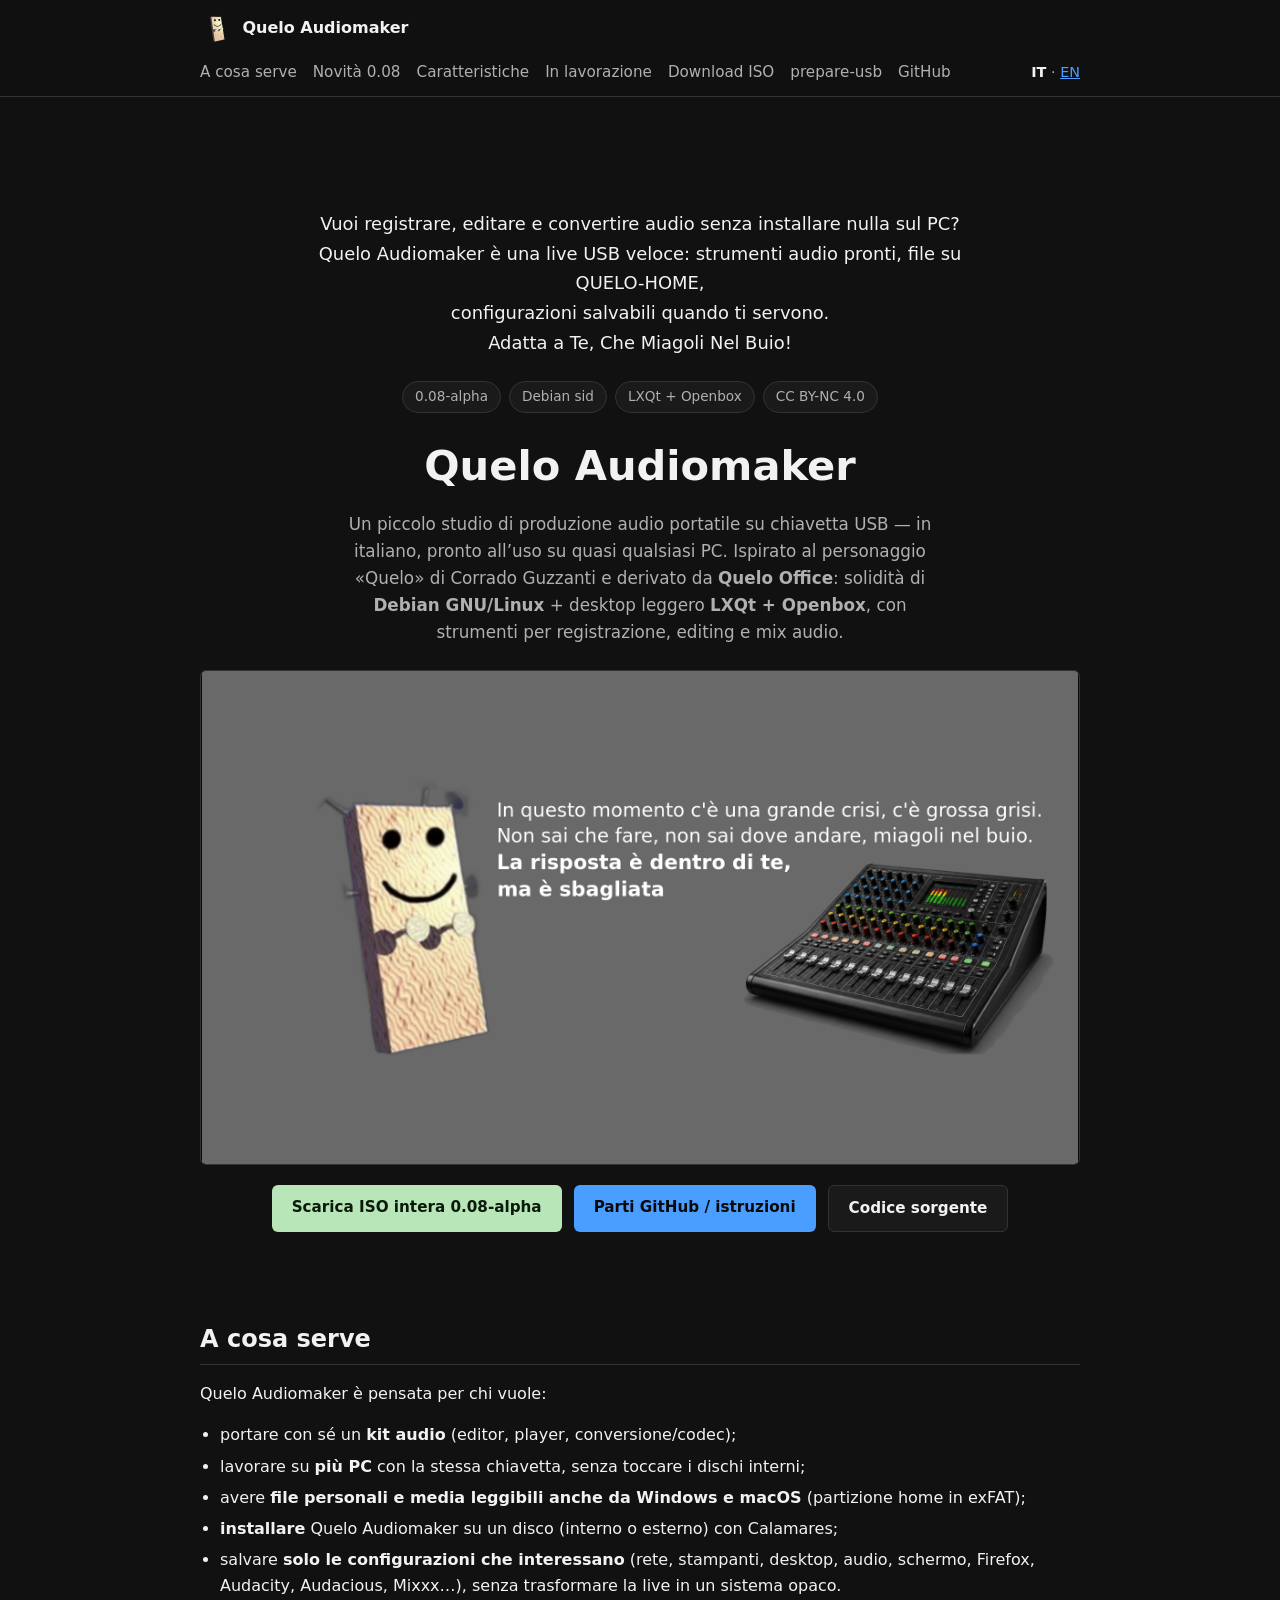
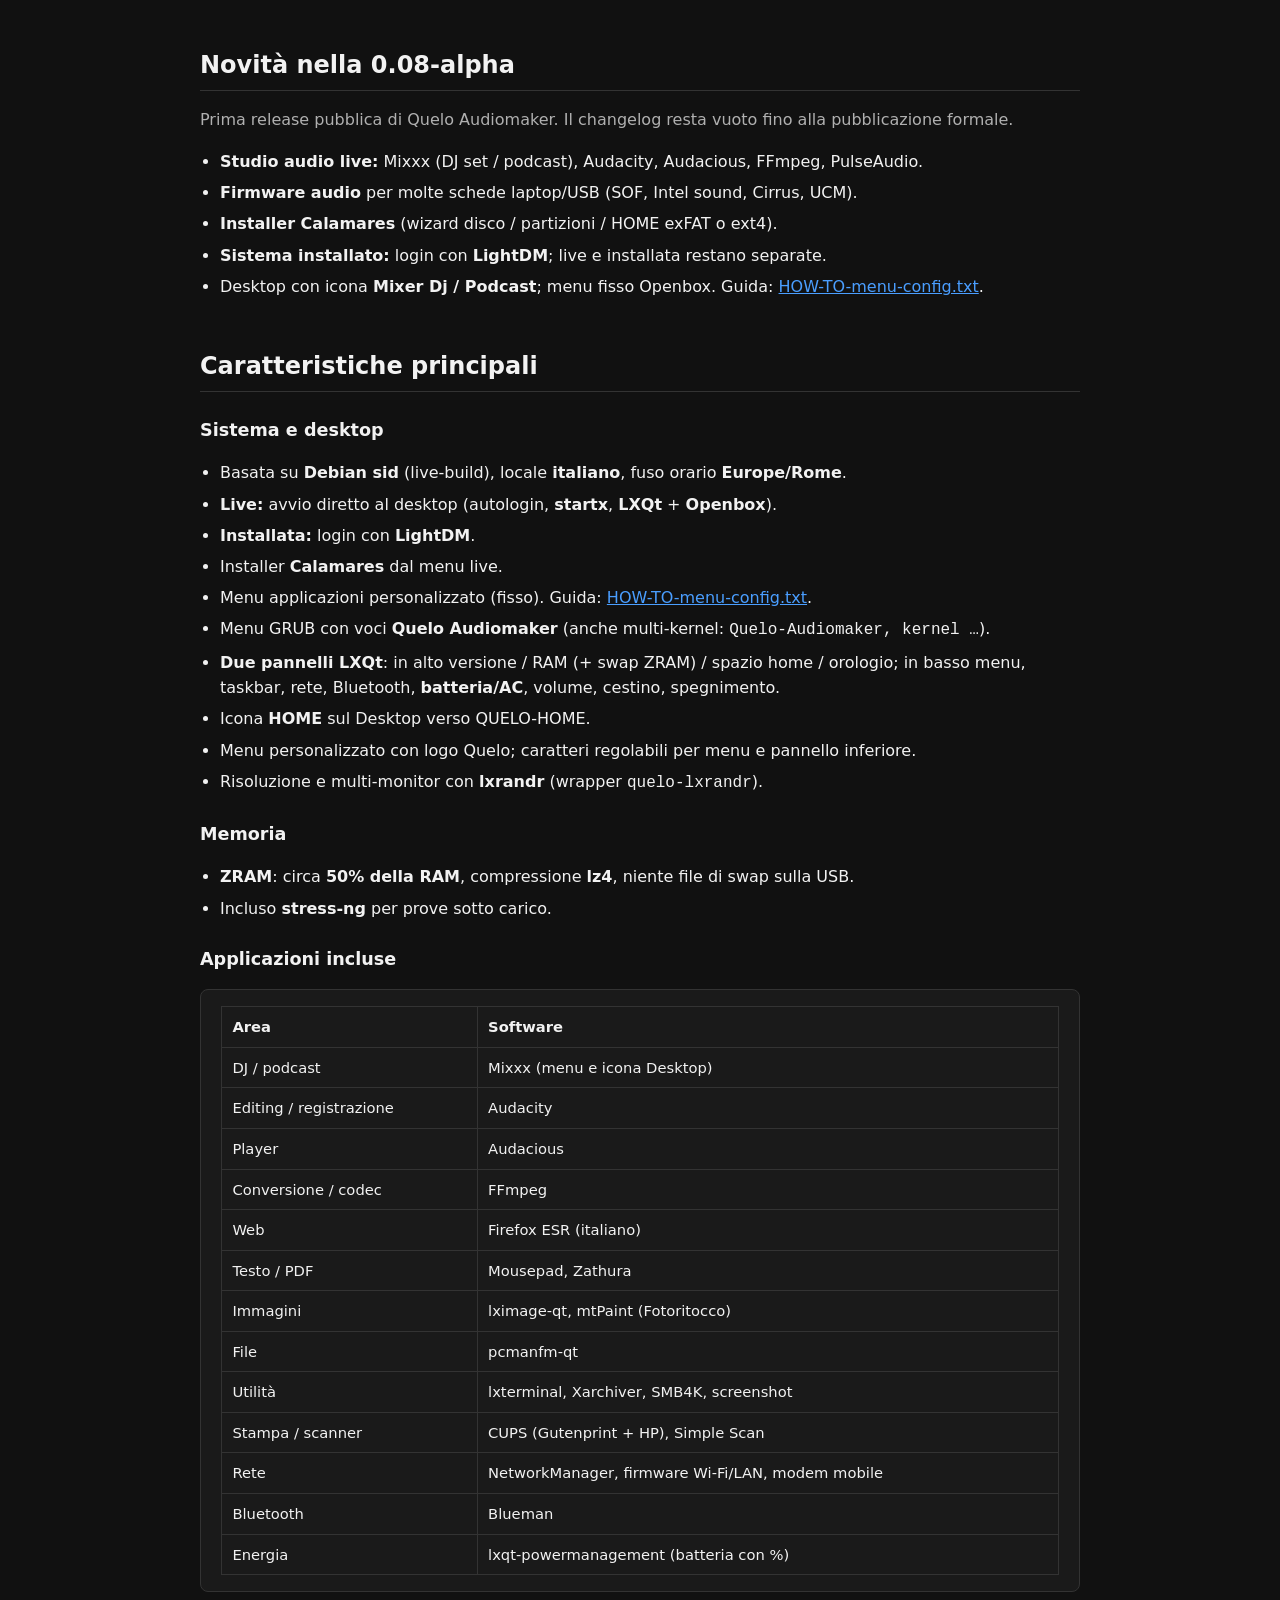
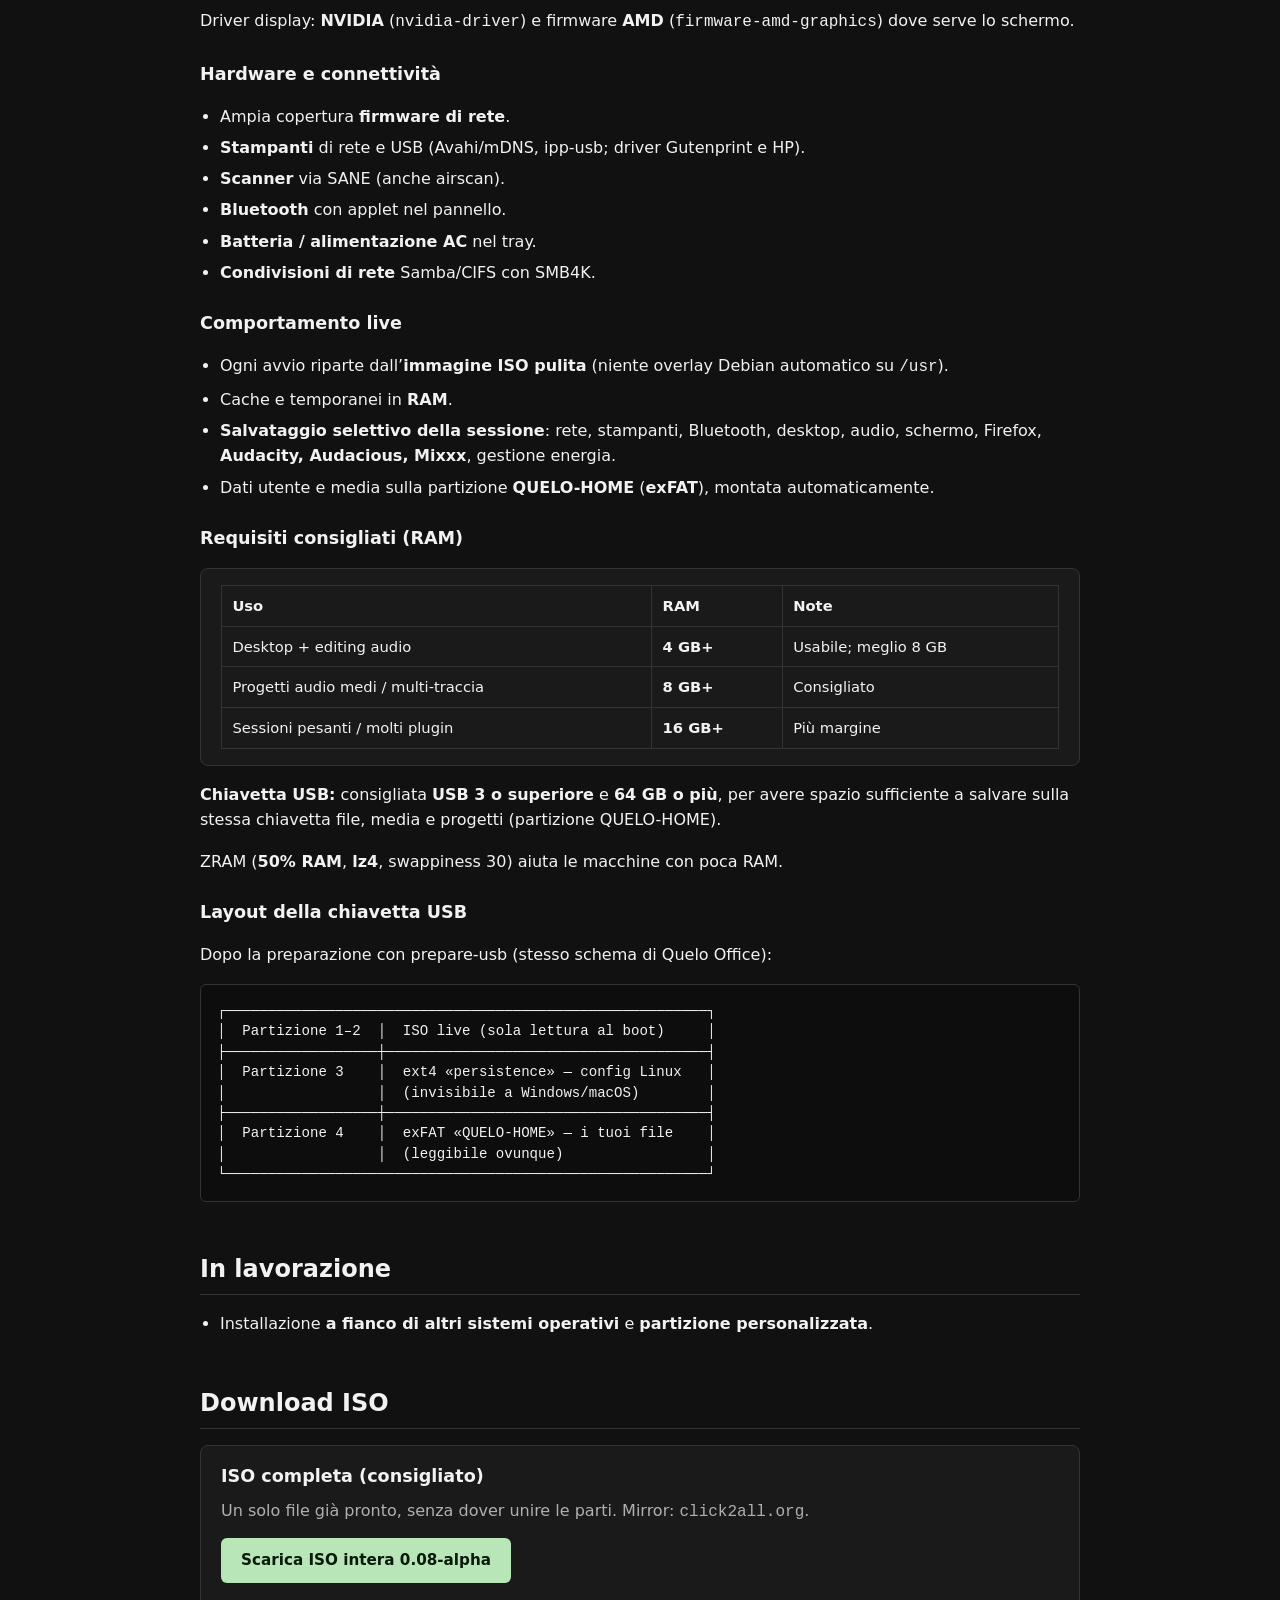
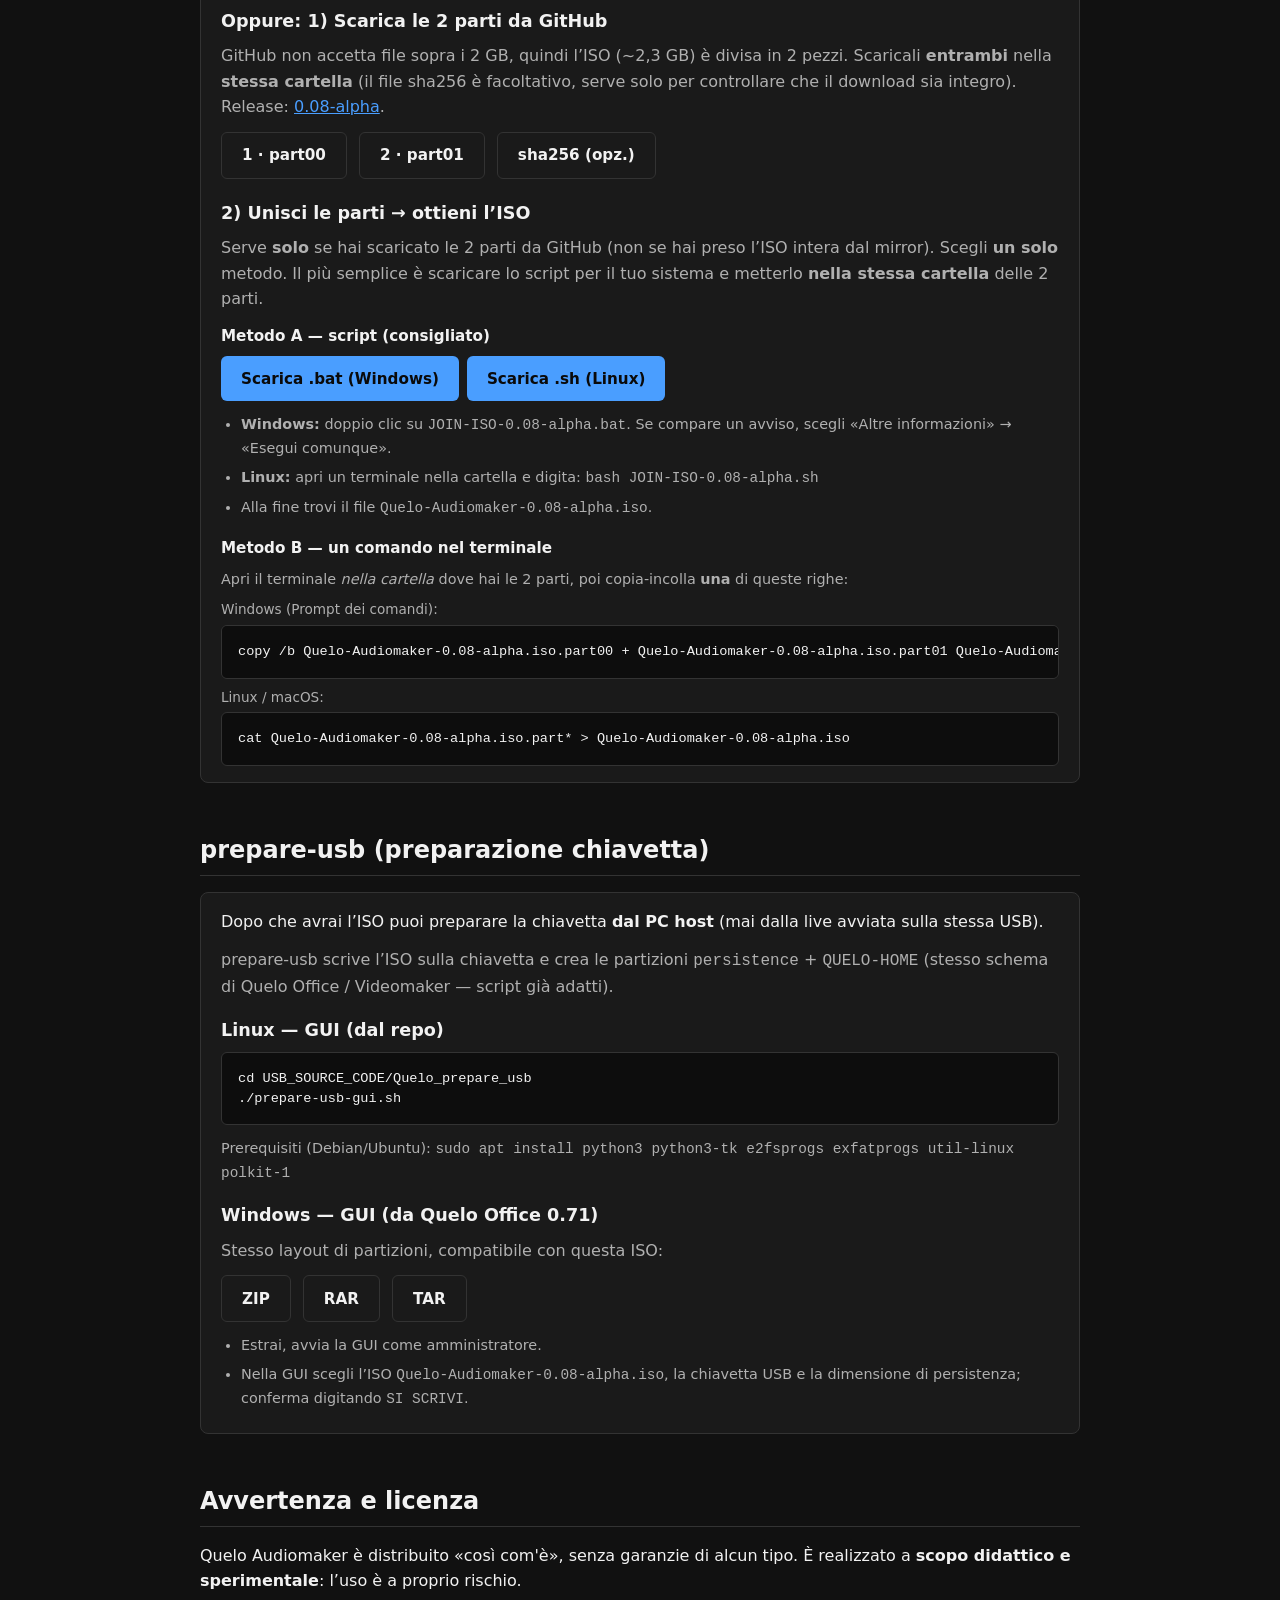
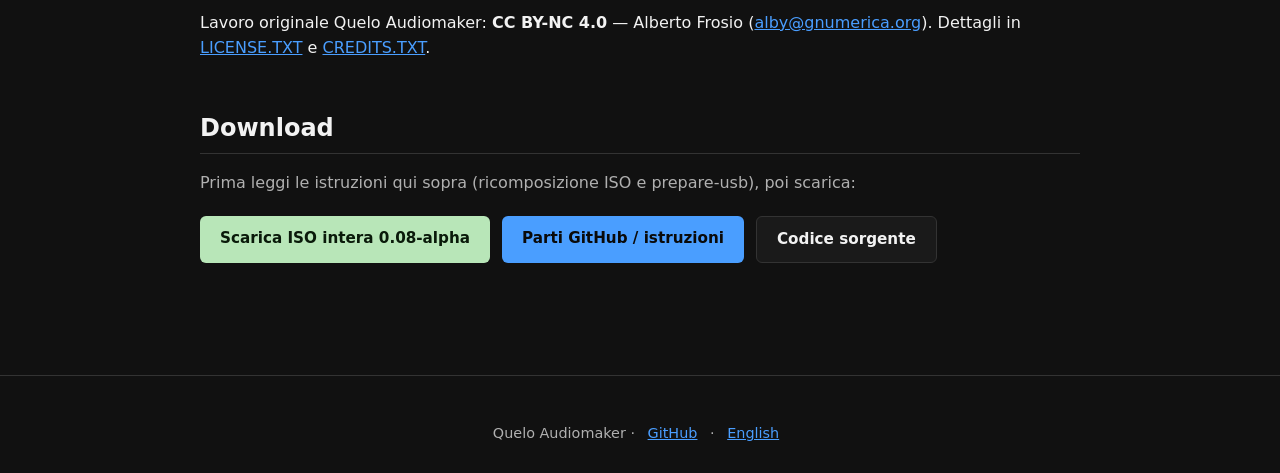
==== docs/index.html @ 41efcfa7 "Initial public tree for Quelo Audiomaker 0.08-alpha. Ship README, JOIN scripts, prepare-usb, and bui" ====
<!DOCTYPE html>
<html lang="it">
<head>
  <meta charset="utf-8">
  <meta name="viewport" content="width=device-width, initial-scale=1">
  <title>Quelo Audiomaker — live USB audio in italiano</title>
  <meta name="description" content="Quelo Audiomaker 0.08-alpha: live Linux installabile da chiavetta USB. Studio audio portatile in italiano: REAPER, Ardour, Mixxx, Quelo-palinsesto-radio, salva/ripristina sessione live.">
  <meta name="keywords" content="Quelo Audiomaker, live USB, Debian, audio, REAPER, Ardour, Mixxx, palinsesto radio, Calamares">
  <meta name="author" content="Alberto Frosio">
  <meta name="theme-color" content="#1a1a1a">
  <meta property="og:type" content="website">
  <meta property="og:site_name" content="Quelo Audiomaker">
  <meta property="og:url" content="https://alby-quelo.github.io/Quelo-Audiomaker/">
  <meta property="og:title" content="Quelo Audiomaker 0.08-alpha — live USB audio in italiano">
  <meta property="og:description" content="Studio audio portatile su chiavetta USB: live e installabile, salva/ripristina sessione, REAPER, Ardour, Mixxx, Quelo-palinsesto-radio. Debian sid + LXQt.">
  <meta property="og:image" content="https://alby-quelo.github.io/Quelo-Audiomaker/quelo-sfondo-audiomaker.png">
  <meta property="og:image:alt" content="Sfondo desktop Quelo Audiomaker">
  <meta property="og:image:width" content="1920">
  <meta property="og:image:height" content="1080">
  <meta property="og:locale" content="it_IT">
  <meta property="og:locale:alternate" content="en_US">
  <meta name="twitter:card" content="summary_large_image">
  <meta name="twitter:title" content="Quelo Audiomaker 0.08-alpha — live USB audio in italiano">
  <meta name="twitter:description" content="Studio audio portatile su chiavetta USB: live e installabile, REAPER, Ardour, Mixxx, Quelo-palinsesto-radio.">
  <meta name="twitter:image" content="https://alby-quelo.github.io/Quelo-Audiomaker/quelo-sfondo-audiomaker.png">
  <meta name="twitter:image:alt" content="Sfondo desktop Quelo Audiomaker">
  <link rel="canonical" href="https://alby-quelo.github.io/Quelo-Audiomaker/">
  <link rel="stylesheet" href="style.css?v=5">
  <link rel="icon" href="logo.png" type="image/png">
</head>
<body>
  <header>
    <nav class="nav">
      <a class="brand" href="./">
        <img src="logo.png" alt="Quelo Audiomaker">
        <span>Quelo Audiomaker</span>
      </a>
      <div class="nav-links">
        <a href="#cosa">A cosa serve</a>
        <a href="#novita">Novità 0.08</a>
        <a href="#caratteristiche">Caratteristiche</a>
        <a href="#futuro">In lavorazione</a>
        <a href="#iso-parti">Download ISO</a>
        <a href="#prepare-usb">prepare-usb</a>
        <a href="https://github.com/alby-quelo/Quelo-Audiomaker">GitHub</a>
      </div>
      <div class="lang"><strong>IT</strong> · <a href="en/">EN</a></div>
    </nav>
  </header>

  <main>
    <section class="hero">
      <p class="pitch">
        Vuoi registrare, editare e convertire audio senza installare nulla sul PC?<br>
        Quelo Audiomaker è una live USB veloce: strumenti audio pronti, file su QUELO-HOME,<br>
        configurazioni salvabili quando ti servono.<br>
        Adatta a Te, Che Miagoli Nel Buio!
      </p>
      <div class="badges">
        <span class="badge">0.08-alpha</span>
        <span class="badge">Debian sid</span>
        <span class="badge">LXQt + Openbox</span>
        <span class="badge">CC BY-NC 4.0</span>
      </div>
      <h1>Quelo Audiomaker</h1>
      <p class="tagline">
        Un piccolo studio di produzione audio portatile su chiavetta USB — in italiano, pronto all’uso su quasi qualsiasi PC.
        Ispirato al personaggio «Quelo» di Corrado Guzzanti e derivato da <strong>Quelo Office</strong>:
        solidità di <strong>Debian GNU/Linux</strong> + desktop leggero <strong>LXQt + Openbox</strong>,
        con strumenti per registrazione, editing e mix audio.
      </p>

      <div class="hero-frame">
        <img class="hero-shot" src="quelo-sfondo-audiomaker.png" alt="Sfondo desktop Quelo Audiomaker" width="1920" height="1080">
      </div>

      <div class="cta-row">
        <a class="btn btn-mirror" href="https://click2all.org/iso/Quelo-Audiomaker-0.08-alpha.iso">
          Scarica ISO intera 0.08-alpha
        </a>
        <a class="btn btn-primary" href="#iso-parti">
          Parti GitHub / istruzioni
        </a>
        <a class="btn btn-secondary" href="https://github.com/alby-quelo/Quelo-Audiomaker">
          Codice sorgente
        </a>
      </div>
    </section>

    <section id="cosa">
      <h2>A cosa serve</h2>
      <p>Quelo Audiomaker è pensata per chi vuole:</p>
      <ul>
        <li>portare con sé un <strong>kit audio</strong> (editor, player, conversione/codec);</li>
        <li>lavorare su <strong>più PC</strong> con la stessa chiavetta, senza toccare i dischi interni;</li>
        <li>avere <strong>file personali e media leggibili anche da Windows e macOS</strong> (partizione home in exFAT);</li>
        <li><strong>installare</strong> Quelo Audiomaker su un disco (interno o esterno) con Calamares;</li>
        <li>salvare <strong>solo le configurazioni che interessano</strong> (rete, stampanti, desktop, audio, schermo, Firefox, Audacity, Audacious, Mixxx…), senza trasformare la live in un sistema opaco.</li>
      </ul>
    </section>

    <section id="novita">
      <h2>Novità nella 0.08-alpha</h2>
      <p style="color:var(--text-muted)">
        Prima release pubblica di Quelo Audiomaker. Il changelog resta vuoto fino alla pubblicazione formale.
      </p>
      <ul>
        <li><strong>Studio audio live:</strong> Mixxx (DJ set / podcast), Audacity, Audacious, FFmpeg, PulseAudio.</li>
        <li><strong>Firmware audio</strong> per molte schede laptop/USB (SOF, Intel sound, Cirrus, UCM).</li>
        <li><strong>Installer Calamares</strong> (wizard disco / partizioni / HOME exFAT o ext4).</li>
        <li><strong>Sistema installato:</strong> login con <strong>LightDM</strong>; live e installata restano separate.</li>
        <li>Desktop con icona <strong>Mixer Dj / Podcast</strong>; menu fisso Openbox.
          Guida: <a href="https://github.com/alby-quelo/Quelo-Audiomaker/blob/main/HOW-TO-menu-config.txt">HOW-TO-menu-config.txt</a>.</li>
      </ul>
    </section>

    <section id="caratteristiche">
      <h2>Caratteristiche principali</h2>

      <h3>Sistema e desktop</h3>
      <ul>
        <li>Basata su <strong>Debian sid</strong> (live-build), locale <strong>italiano</strong>, fuso orario <strong>Europe/Rome</strong>.</li>
        <li><strong>Live:</strong> avvio diretto al desktop (autologin, <strong>startx</strong>, <strong>LXQt</strong> + <strong>Openbox</strong>).</li>
        <li><strong>Installata:</strong> login con <strong>LightDM</strong>.</li>
        <li>Installer <strong>Calamares</strong> dal menu live.</li>
        <li>Menu applicazioni personalizzato (fisso). Guida: <a href="https://github.com/alby-quelo/Quelo-Audiomaker/blob/main/HOW-TO-menu-config.txt">HOW-TO-menu-config.txt</a>.</li>
        <li>Menu GRUB con voci <strong>Quelo Audiomaker</strong> (anche multi-kernel: <code>Quelo-Audiomaker, kernel …</code>).</li>
        <li><strong>Due pannelli LXQt</strong>: in alto versione / RAM (+ swap ZRAM) / spazio home / orologio; in basso menu, taskbar, rete, Bluetooth, <strong>batteria/AC</strong>, volume, cestino, spegnimento.</li>
        <li>Icona <strong>HOME</strong> sul Desktop verso QUELO-HOME.</li>
        <li>Menu personalizzato con logo Quelo; caratteri regolabili per menu e pannello inferiore.</li>
        <li>Risoluzione e multi-monitor con <strong>lxrandr</strong> (wrapper <code>quelo-lxrandr</code>).</li>
      </ul>

      <h3>Memoria</h3>
      <ul>
        <li><strong>ZRAM</strong>: circa <strong>50% della RAM</strong>, compressione <strong>lz4</strong>, niente file di swap sulla USB.</li>
        <li>Incluso <strong>stress-ng</strong> per prove sotto carico.</li>
      </ul>

      <h3>Applicazioni incluse</h3>
      <div class="card">
        <table>
          <thead><tr><th>Area</th><th>Software</th></tr></thead>
          <tbody>
            <tr><td>DJ / podcast</td><td>Mixxx (menu e icona Desktop)</td></tr>
            <tr><td>Editing / registrazione</td><td>Audacity</td></tr>
            <tr><td>Player</td><td>Audacious</td></tr>
            <tr><td>Conversione / codec</td><td>FFmpeg</td></tr>
            <tr><td>Web</td><td>Firefox ESR (italiano)</td></tr>
            <tr><td>Testo / PDF</td><td>Mousepad, Zathura</td></tr>
            <tr><td>Immagini</td><td>lximage-qt, mtPaint (Fotoritocco)</td></tr>
            <tr><td>File</td><td>pcmanfm-qt</td></tr>
            <tr><td>Utilità</td><td>lxterminal, Xarchiver, SMB4K, screenshot</td></tr>
            <tr><td>Stampa / scanner</td><td>CUPS (Gutenprint + HP), Simple Scan</td></tr>
            <tr><td>Rete</td><td>NetworkManager, firmware Wi‑Fi/LAN, modem mobile</td></tr>
            <tr><td>Bluetooth</td><td>Blueman</td></tr>
            <tr><td>Energia</td><td>lxqt-powermanagement (batteria con %)</td></tr>
          </tbody>
        </table>
      </div>
      <p>
        Driver display: <strong>NVIDIA</strong> (<code>nvidia-driver</code>) e firmware <strong>AMD</strong> (<code>firmware-amd-graphics</code>) dove serve lo schermo.
      </p>

      <h3>Hardware e connettività</h3>
      <ul>
        <li>Ampia copertura <strong>firmware di rete</strong>.</li>
        <li><strong>Stampanti</strong> di rete e USB (Avahi/mDNS, ipp-usb; driver Gutenprint e HP).</li>
        <li><strong>Scanner</strong> via SANE (anche airscan).</li>
        <li><strong>Bluetooth</strong> con applet nel pannello.</li>
        <li><strong>Batteria / alimentazione AC</strong> nel tray.</li>
        <li><strong>Condivisioni di rete</strong> Samba/CIFS con SMB4K.</li>
      </ul>

      <h3>Comportamento live</h3>
      <ul>
        <li>Ogni avvio riparte dall’<strong>immagine ISO pulita</strong> (niente overlay Debian automatico su <code>/usr</code>).</li>
        <li>Cache e temporanei in <strong>RAM</strong>.</li>
        <li><strong>Salvataggio selettivo della sessione</strong>: rete, stampanti, Bluetooth, desktop, audio, schermo, Firefox, <strong>Audacity, Audacious, Mixxx</strong>, gestione energia.</li>
        <li>Dati utente e media sulla partizione <strong>QUELO-HOME</strong> (<strong>exFAT</strong>), montata automaticamente.</li>
      </ul>

      <h3>Requisiti consigliati (RAM)</h3>
      <div class="card">
        <table>
          <thead><tr><th>Uso</th><th>RAM</th><th>Note</th></tr></thead>
          <tbody>
            <tr><td>Desktop + editing audio</td><td><strong>4&nbsp;GB+</strong></td><td>Usabile; meglio 8&nbsp;GB</td></tr>
            <tr><td>Progetti audio medi / multi-traccia</td><td><strong>8&nbsp;GB+</strong></td><td>Consigliato</td></tr>
            <tr><td>Sessioni pesanti / molti plugin</td><td><strong>16&nbsp;GB+</strong></td><td>Più margine</td></tr>
          </tbody>
        </table>
      </div>
      <p>
        <strong>Chiavetta USB:</strong> consigliata <strong>USB&nbsp;3 o superiore</strong> e
        <strong>64&nbsp;GB o più</strong>, per avere spazio sufficiente a salvare sulla stessa chiavetta
        file, media e progetti (partizione QUELO-HOME).
      </p>
      <p>ZRAM (<strong>50% RAM</strong>, <strong>lz4</strong>, swappiness 30) aiuta le macchine con poca RAM.</p>

      <h3>Layout della chiavetta USB</h3>
      <p>Dopo la preparazione con prepare-usb (stesso schema di Quelo Office):</p>
      <pre>┌─────────────────────────────────────────────────────────┐
│  Partizione 1–2  │  ISO live (sola lettura al boot)     │
├──────────────────┼──────────────────────────────────────┤
│  Partizione 3    │  ext4 «persistence» — config Linux   │
│                  │  (invisibile a Windows/macOS)        │
├──────────────────┼──────────────────────────────────────┤
│  Partizione 4    │  exFAT «QUELO-HOME» — i tuoi file    │
│                  │  (leggibile ovunque)                 │
└─────────────────────────────────────────────────────────┘</pre>
    </section>

        <section id="futuro">
      <h2>In lavorazione</h2>
      <ul>
        <li>Installazione <strong>a fianco di altri sistemi operativi</strong> e <strong>partizione personalizzata</strong>.</li>
      </ul>
    </section>

    <section id="iso-parti">
      <h2>Download ISO</h2>
      <div class="card" style="text-align:left">
        <h3 style="margin-top:0">ISO completa (consigliato)</h3>
        <p style="margin:0.5rem 0 0.75rem;color:var(--text-muted)">
          Un solo file già pronto, senza dover unire le parti.
          Mirror: <code>click2all.org</code>.
        </p>
        <div class="cta-row" style="justify-content:flex-start;margin-top:0;flex-wrap:wrap">
          <a class="btn btn-mirror" href="https://click2all.org/iso/Quelo-Audiomaker-0.08-alpha.iso">
            Scarica ISO intera 0.08-alpha
          </a>
        </div>

        <h3 style="margin-top:1.5rem">Oppure: 1) Scarica le 2 parti da GitHub</h3>
        <p style="margin:0.5rem 0 0.75rem;color:var(--text-muted)">
          GitHub non accetta file sopra i 2&nbsp;GB, quindi l’ISO (~2,3&nbsp;GB) è divisa in 2 pezzi.
          Scaricali <strong>entrambi</strong> nella <strong>stessa cartella</strong>
          (il file sha256 è facoltativo, serve solo per controllare che il download sia integro).
          Release:
          <a href="https://github.com/alby-quelo/Quelo-Audiomaker/releases/tag/0.08-alpha">0.08-alpha</a>.
        </p>
        <div class="cta-row" style="justify-content:flex-start;margin-top:0;flex-wrap:wrap">
          <a class="btn btn-secondary" href="https://github.com/alby-quelo/Quelo-Audiomaker/releases/download/0.08-alpha/Quelo-Audiomaker-0.08-alpha.iso.part00">1 · part00</a>
          <a class="btn btn-secondary" href="https://github.com/alby-quelo/Quelo-Audiomaker/releases/download/0.08-alpha/Quelo-Audiomaker-0.08-alpha.iso.part01">2 · part01</a>
          <a class="btn btn-secondary" href="https://github.com/alby-quelo/Quelo-Audiomaker/releases/download/0.08-alpha/Quelo-Audiomaker-0.08-alpha.iso.sha256">sha256 (opz.)</a>
        </div>

        <h3 style="margin-top:1.25rem">2) Unisci le parti → ottieni l’ISO</h3>
        <p style="margin:0.5rem 0 0.75rem;color:var(--text-muted)">
          Serve <strong>solo</strong> se hai scaricato le 2 parti da GitHub (non se hai preso l’ISO intera dal mirror).
          Scegli <strong>un solo</strong> metodo. Il più semplice è scaricare lo script per il tuo sistema
          e metterlo <strong>nella stessa cartella</strong> delle 2 parti.
        </p>

        <p style="margin:0 0 0.5rem;font-size:0.95rem"><strong>Metodo A — script (consigliato)</strong></p>
        <div class="cta-row" style="justify-content:flex-start;margin-top:0;flex-wrap:wrap;gap:0.5rem">
          <a class="btn btn-primary" href="JOIN-ISO-0.08-alpha.bat" download="JOIN-ISO-0.08-alpha.bat">Scarica .bat (Windows)</a>
          <a class="btn btn-primary" href="JOIN-ISO-0.08-alpha.sh" download="JOIN-ISO-0.08-alpha.sh">Scarica .sh (Linux)</a>
        </div>
        <ul style="margin:0.75rem 0 0;padding-left:1.25rem;font-size:0.9rem;color:var(--text-muted)">
          <li><strong>Windows:</strong> doppio clic su <code>JOIN-ISO-0.08-alpha.bat</code>. Se compare un avviso, scegli «Altre informazioni» → «Esegui comunque».</li>
          <li><strong>Linux:</strong> apri un terminale nella cartella e digita:
            <code>bash JOIN-ISO-0.08-alpha.sh</code></li>
          <li>Alla fine trovi il file <code>Quelo-Audiomaker-0.08-alpha.iso</code>.</li>
        </ul>

        <p style="margin:1rem 0 0.5rem;font-size:0.95rem"><strong>Metodo B — un comando nel terminale</strong></p>
        <p style="margin:0 0 0.35rem;font-size:0.9rem;color:var(--text-muted)">
          Apri il terminale <em>nella cartella</em> dove hai le 2 parti, poi copia-incolla <strong>una</strong> di queste righe:
        </p>
        <p style="margin:0.5rem 0 0.25rem;font-size:0.85rem;color:var(--text-muted)">Windows (Prompt dei comandi):</p>
        <pre style="overflow:auto;font-size:0.85rem;margin:0 0 0.5rem">copy /b Quelo-Audiomaker-0.08-alpha.iso.part00 + Quelo-Audiomaker-0.08-alpha.iso.part01 Quelo-Audiomaker-0.08-alpha.iso</pre>
        <p style="margin:0.5rem 0 0.25rem;font-size:0.85rem;color:var(--text-muted)">Linux / macOS:</p>
        <pre style="overflow:auto;font-size:0.85rem;margin:0">cat Quelo-Audiomaker-0.08-alpha.iso.part* &gt; Quelo-Audiomaker-0.08-alpha.iso</pre>
      </div>
    </section>

    <section id="prepare-usb">
      <h2>prepare-usb (preparazione chiavetta)</h2>
      <div class="card" style="text-align:left">
        <p style="margin:0 0 0.75rem">
          Dopo che avrai l’ISO puoi preparare la chiavetta <strong>dal PC host</strong>
          (mai dalla live avviata sulla stessa USB).
        </p>
        <p style="margin:0 0 0.75rem;color:var(--text-muted)">
          prepare-usb scrive l’ISO sulla chiavetta e crea le partizioni
          <code>persistence</code> + <code>QUELO-HOME</code> (stesso schema di Quelo Office / Videomaker — script già adatti).
        </p>
        <h3 style="margin-top:1rem">Linux — GUI (dal repo)</h3>
        <pre style="overflow:auto;font-size:0.85rem;margin:0 0 0.75rem">cd USB_SOURCE_CODE/Quelo_prepare_usb
./prepare-usb-gui.sh</pre>
        <p style="margin:0 0 0.75rem;color:var(--text-muted);font-size:0.9rem">
          Prerequisiti (Debian/Ubuntu):
          <code>sudo apt install python3 python3-tk e2fsprogs exfatprogs util-linux polkit-1</code>
        </p>
        <h3 style="margin-top:1rem">Windows — GUI (da Quelo Office 0.71)</h3>
        <p style="margin:0.5rem 0 0.75rem;color:var(--text-muted)">
          Stesso layout di partizioni, compatibile con questa ISO:
        </p>
        <div class="cta-row" style="justify-content:flex-start;margin-top:0;flex-wrap:wrap">
          <a class="btn btn-secondary" href="https://github.com/alby-quelo/quelo-office/releases/download/0.71-alpha/Quelo-prepare_usb_windows.zip">ZIP</a>
          <a class="btn btn-secondary" href="https://github.com/alby-quelo/quelo-office/releases/download/0.71-alpha/Quelo-prepare_usb_windows.rar">RAR</a>
          <a class="btn btn-secondary" href="https://github.com/alby-quelo/quelo-office/releases/download/0.71-alpha/Quelo-prepare_usb_windows.tar">TAR</a>
        </div>
        <ul style="margin:0.75rem 0 0;padding-left:1.25rem;font-size:0.9rem;color:var(--text-muted)">
          <li>Estrai, avvia la GUI come amministratore.</li>
          <li>Nella GUI scegli l’ISO <code>Quelo-Audiomaker-0.08-alpha.iso</code>, la chiavetta USB e la dimensione di persistenza; conferma digitando <code>SI SCRIVI</code>.</li>
        </ul>
      </div>
    </section>

<section>
      <h2>Avvertenza e licenza</h2>
      <p>
        Quelo Audiomaker è distribuito «così com'è», senza garanzie di alcun tipo.
        È realizzato a <strong>scopo didattico e sperimentale</strong>: l’uso è a proprio rischio.
      </p>

      <p>
        Lavoro originale Quelo Audiomaker: <strong>CC BY-NC 4.0</strong> — Alberto Frosio
        (<a href="mailto:alby@gnumerica.org">alby@gnumerica.org</a>).
        Dettagli in
        <a href="https://github.com/alby-quelo/Quelo-Audiomaker/blob/main/LICENSE.TXT">LICENSE.TXT</a>
        e
        <a href="https://github.com/alby-quelo/Quelo-Audiomaker/blob/main/CREDITS.TXT">CREDITS.TXT</a>.
      </p>
    </section>

    <section id="download">
      <h2>Download</h2>
      <p style="color:var(--text-muted)">
        Prima leggi le istruzioni qui sopra (ricomposizione ISO e prepare-usb), poi scarica:
      </p>
      <div class="cta-row" style="justify-content:flex-start">
        <a class="btn btn-mirror" href="https://click2all.org/iso/Quelo-Audiomaker-0.08-alpha.iso">
          Scarica ISO intera 0.08-alpha
        </a>
        <a class="btn btn-primary" href="#iso-parti">
          Parti GitHub / istruzioni
        </a>
        <a class="btn btn-secondary" href="https://github.com/alby-quelo/Quelo-Audiomaker">
          Codice sorgente
        </a>
      </div>
    </section>
  </main>

  <footer>
    <p>Quelo Audiomaker · <a href="https://github.com/alby-quelo/Quelo-Audiomaker">GitHub</a> · <a href="en/">English</a></p>
  </footer>
</body>
</html>
---- docs/style.css ----
:root {
  --bg: #111111;
  --bg-card: #1a1a1a;
  --bg-panel: #e8e8e8;
  --text: #f2f2f2;
  --text-muted: #b0b0b0;
  --accent: #4a9eff;
  --accent-hover: #6eb1ff;
  --border: #333;
  --max: 920px;
}

* {
  box-sizing: border-box;
}

html {
  scroll-behavior: smooth;
}

body {
  margin: 0;
  font-family: "Segoe UI", system-ui, -apple-system, sans-serif;
  background: var(--bg);
  color: var(--text);
  line-height: 1.6;
}

a {
  color: var(--accent);
}

a:hover {
  color: var(--accent-hover);
}

header {
  border-bottom: 1px solid var(--border);
  background: rgba(17, 17, 17, 0.95);
  position: sticky;
  top: 0;
  z-index: 10;
}

.nav {
  max-width: var(--max);
  margin: 0 auto;
  padding: 0.75rem 1.25rem;
  display: flex;
  align-items: center;
  justify-content: space-between;
  gap: 1rem;
  flex-wrap: wrap;
}

.brand {
  display: flex;
  align-items: center;
  gap: 0.65rem;
  color: var(--text);
  text-decoration: none;
  font-weight: 600;
}

.brand img {
  width: 32px;
  height: 32px;
}

.nav-links {
  display: flex;
  gap: 1rem;
  flex-wrap: wrap;
  font-size: 0.95rem;
}

.nav-links a {
  color: var(--text-muted);
  text-decoration: none;
}

.nav-links a:hover {
  color: var(--text);
}

.lang {
  font-size: 0.9rem;
  color: var(--text-muted);
}

.lang strong {
  color: var(--text);
}

main {
  max-width: var(--max);
  margin: 0 auto;
  padding: 2rem 1.25rem 4rem;
}

.hero {
  text-align: center;
  padding: 2rem 0 2.5rem;
}

.hero h1 {
  font-size: clamp(1.8rem, 5vw, 2.6rem);
  margin: 0 0 0.75rem;
  font-weight: 700;
}

.hero .pitch {
  font-size: 1.12rem;
  line-height: 1.65;
  max-width: 42rem;
  margin: 0 auto 1.5rem;
  color: var(--text);
}

.hero .tagline {
  font-size: 1.05rem;
  color: var(--text-muted);
  max-width: 38rem;
  margin: 0 auto 1.5rem;
}

.hero-frame {
  width: 100%;
  max-width: 100%;
  margin: 1.5rem auto 0;
  aspect-ratio: 16 / 9;
  border: 1px solid var(--border);
  border-radius: 6px;
  overflow: hidden;
  background: #0a0a0a;
  line-height: 0;
}

.hero img.hero-shot {
  width: 100%;
  height: 100%;
  object-fit: contain;
  object-position: center;
  display: block;
  border: 0;
  border-radius: 0;
  margin: 0;
  max-width: none;
}

.badges {
  display: flex;
  gap: 0.5rem;
  justify-content: center;
  flex-wrap: wrap;
  margin-bottom: 1.25rem;
}

.badge {
  background: var(--bg-card);
  border: 1px solid var(--border);
  border-radius: 999px;
  padding: 0.25rem 0.75rem;
  font-size: 0.85rem;
  color: var(--text-muted);
}

.cta-row {
  display: flex;
  gap: 0.75rem;
  justify-content: center;
  flex-wrap: wrap;
  margin-top: 1.25rem;
}

.btn {
  display: inline-block;
  padding: 0.65rem 1.25rem;
  border-radius: 6px;
  text-decoration: none;
  font-weight: 600;
  font-size: 0.95rem;
}

.btn-primary {
  background: var(--accent);
  color: #0a0a0a;
}

.btn-primary:hover {
  background: var(--accent-hover);
  color: #0a0a0a;
}

.btn-secondary {
  background: var(--bg-card);
  border: 1px solid var(--border);
  color: var(--text);
}

.btn-secondary:hover {
  border-color: #555;
  color: var(--text);
}

.btn-mirror {
  background: #b8e6b8;
  color: #0a1a0a;
}

.btn-mirror:hover {
  background: #9fd89f;
  color: #0a1a0a;
}

section {
  margin-top: 3rem;
}

section h2 {
  font-size: 1.5rem;
  margin: 0 0 1rem;
  padding-bottom: 0.35rem;
  border-bottom: 1px solid var(--border);
}

section h3 {
  font-size: 1.1rem;
  margin: 1.5rem 0 0.5rem;
  color: var(--text);
}

ul {
  padding-left: 1.25rem;
}

li {
  margin: 0.35rem 0;
}

.card {
  background: var(--bg-card);
  border: 1px solid var(--border);
  border-radius: 8px;
  padding: 1rem 1.25rem;
  margin: 1rem 0;
}

pre {
  background: #0d0d0d;
  border: 1px solid var(--border);
  border-radius: 6px;
  padding: 1rem;
  overflow-x: auto;
  font-size: 0.88rem;
  line-height: 1.45;
}

code {
  font-family: ui-monospace, "Cascadia Code", monospace;
}

table {
  width: 100%;
  border-collapse: collapse;
  font-size: 0.92rem;
}

th,
td {
  border: 1px solid var(--border);
  padding: 0.5rem 0.65rem;
  text-align: left;
}

th {
  background: var(--bg-card);
}

.shots {
  display: grid;
  gap: 1rem;
  margin-top: 1rem;
}

.shots figure {
  margin: 0;
}

.shots img {
  width: 100%;
  border: 1px solid var(--border);
  border-radius: 6px;
  display: block;
}

.shots img.shots-zoomable {
  cursor: zoom-in;
  transition: opacity 0.15s ease, outline-color 0.15s ease;
}

.shots img.shots-zoomable:hover,
.shots img.shots-zoomable:focus-visible {
  opacity: 0.92;
  outline: 2px solid var(--accent);
  outline-offset: 2px;
}

html.lightbox-open {
  overflow: hidden;
}

.lightbox {
  display: none;
  position: fixed;
  inset: 0;
  z-index: 1000;
  background: rgba(0, 0, 0, 0.88);
  align-items: center;
  justify-content: center;
  padding: 3rem 4rem 2.5rem;
}

.lightbox.is-open {
  display: flex;
}

.lightbox-figure {
  margin: 0;
  max-width: min(1100px, 100%);
  max-height: 100%;
  text-align: center;
}

.lightbox-img {
  max-width: 100%;
  max-height: calc(100vh - 7rem);
  width: auto;
  height: auto;
  border-radius: 6px;
  border: 1px solid var(--border);
  box-shadow: 0 8px 32px rgba(0, 0, 0, 0.5);
}

.lightbox-cap {
  margin-top: 0.75rem;
  color: var(--text);
  font-size: 0.95rem;
}

.lightbox-counter {
  margin: 0.25rem 0 0;
  color: var(--text-muted);
  font-size: 0.85rem;
}

.lightbox-close,
.lightbox-nav {
  position: absolute;
  background: rgba(26, 26, 26, 0.9);
  color: var(--text);
  border: 1px solid var(--border);
  cursor: pointer;
  border-radius: 6px;
  line-height: 1;
  z-index: 1001;
}

.lightbox-close:hover,
.lightbox-nav:hover {
  border-color: var(--accent);
  color: var(--accent-hover);
}

.lightbox-close {
  top: 0.75rem;
  right: 0.75rem;
  width: 2.5rem;
  height: 2.5rem;
  font-size: 1.6rem;
}

.lightbox-nav {
  top: 50%;
  transform: translateY(-50%);
  width: 2.75rem;
  height: 2.75rem;
  font-size: 1.35rem;
  padding: 0;
}

.lightbox-prev {
  left: 0.75rem;
}

.lightbox-next {
  right: 0.75rem;
}

@media (max-width: 600px) {
  .lightbox {
    padding: 3.5rem 0.75rem 1.5rem;
  }

  .lightbox-nav {
    width: 2.25rem;
    height: 2.25rem;
    font-size: 1.1rem;
  }

  .lightbox-prev {
    left: 0.35rem;
  }

  .lightbox-next {
    right: 0.35rem;
  }
}

.shots figcaption {
  font-size: 0.88rem;
  color: var(--text-muted);
  margin-top: 0.35rem;
}

.shots-grid {
  display: grid;
  grid-template-columns: repeat(auto-fit, minmax(240px, 1fr));
  gap: 1rem;
}

.disclaimer {
  margin: 1rem 0 1.5rem;
  padding: 1rem 1.25rem;
  border-left: 3px solid var(--accent);
  background: var(--bg-card);
  color: var(--text-muted);
  text-align: left;
}

.disclaimer p {
  margin: 0 0 0.75rem;
}

.disclaimer p:last-child {
  margin-bottom: 0;
}

.disclaimer.compact {
  font-size: 0.85rem;
  max-width: 42rem;
  margin: 0 auto 1rem;
}

footer {
  border-top: 1px solid var(--border);
  margin-top: 3rem;
  padding: 2rem 1.25rem;
  text-align: center;
  color: var(--text-muted);
  font-size: 0.9rem;
}

footer a {
  margin: 0 0.5rem;
}

@media (max-width: 600px) {
  .nav-links {
    font-size: 0.85rem;
  }

  table {
    font-size: 0.82rem;
  }
}
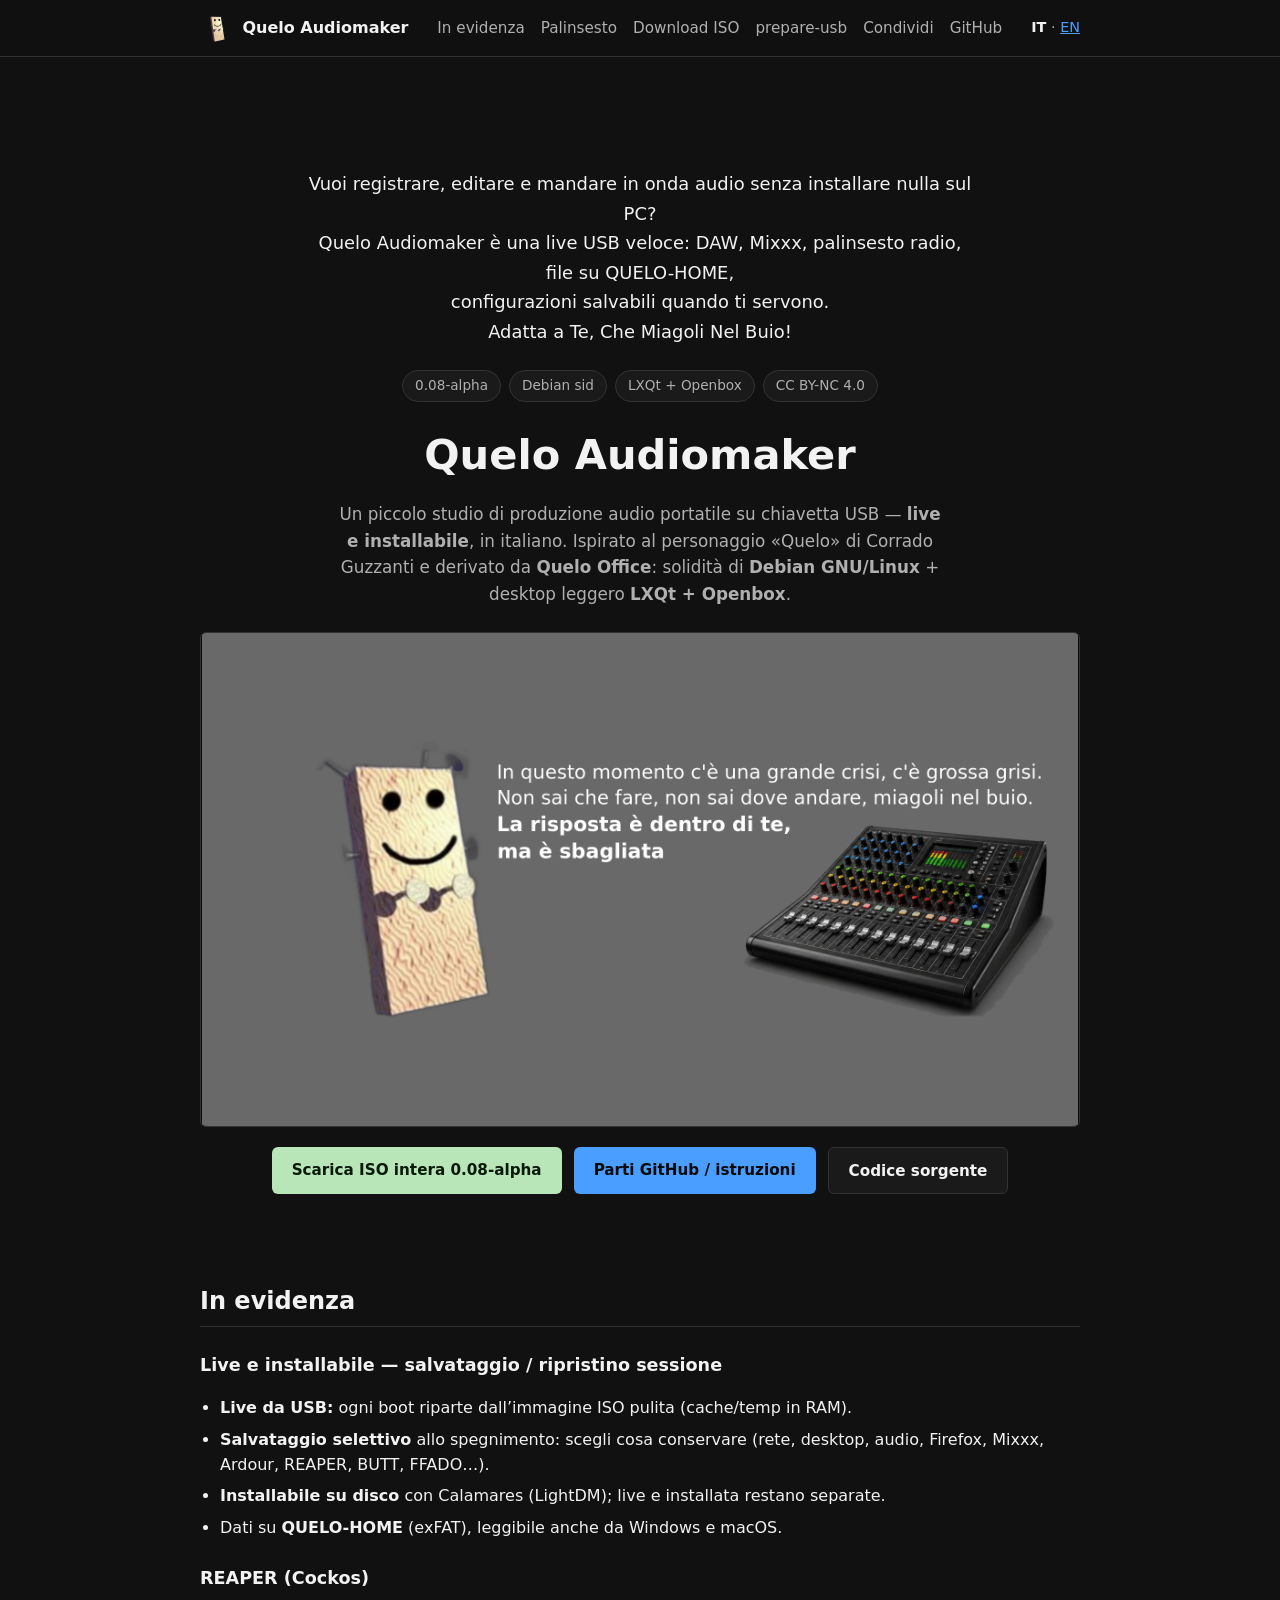
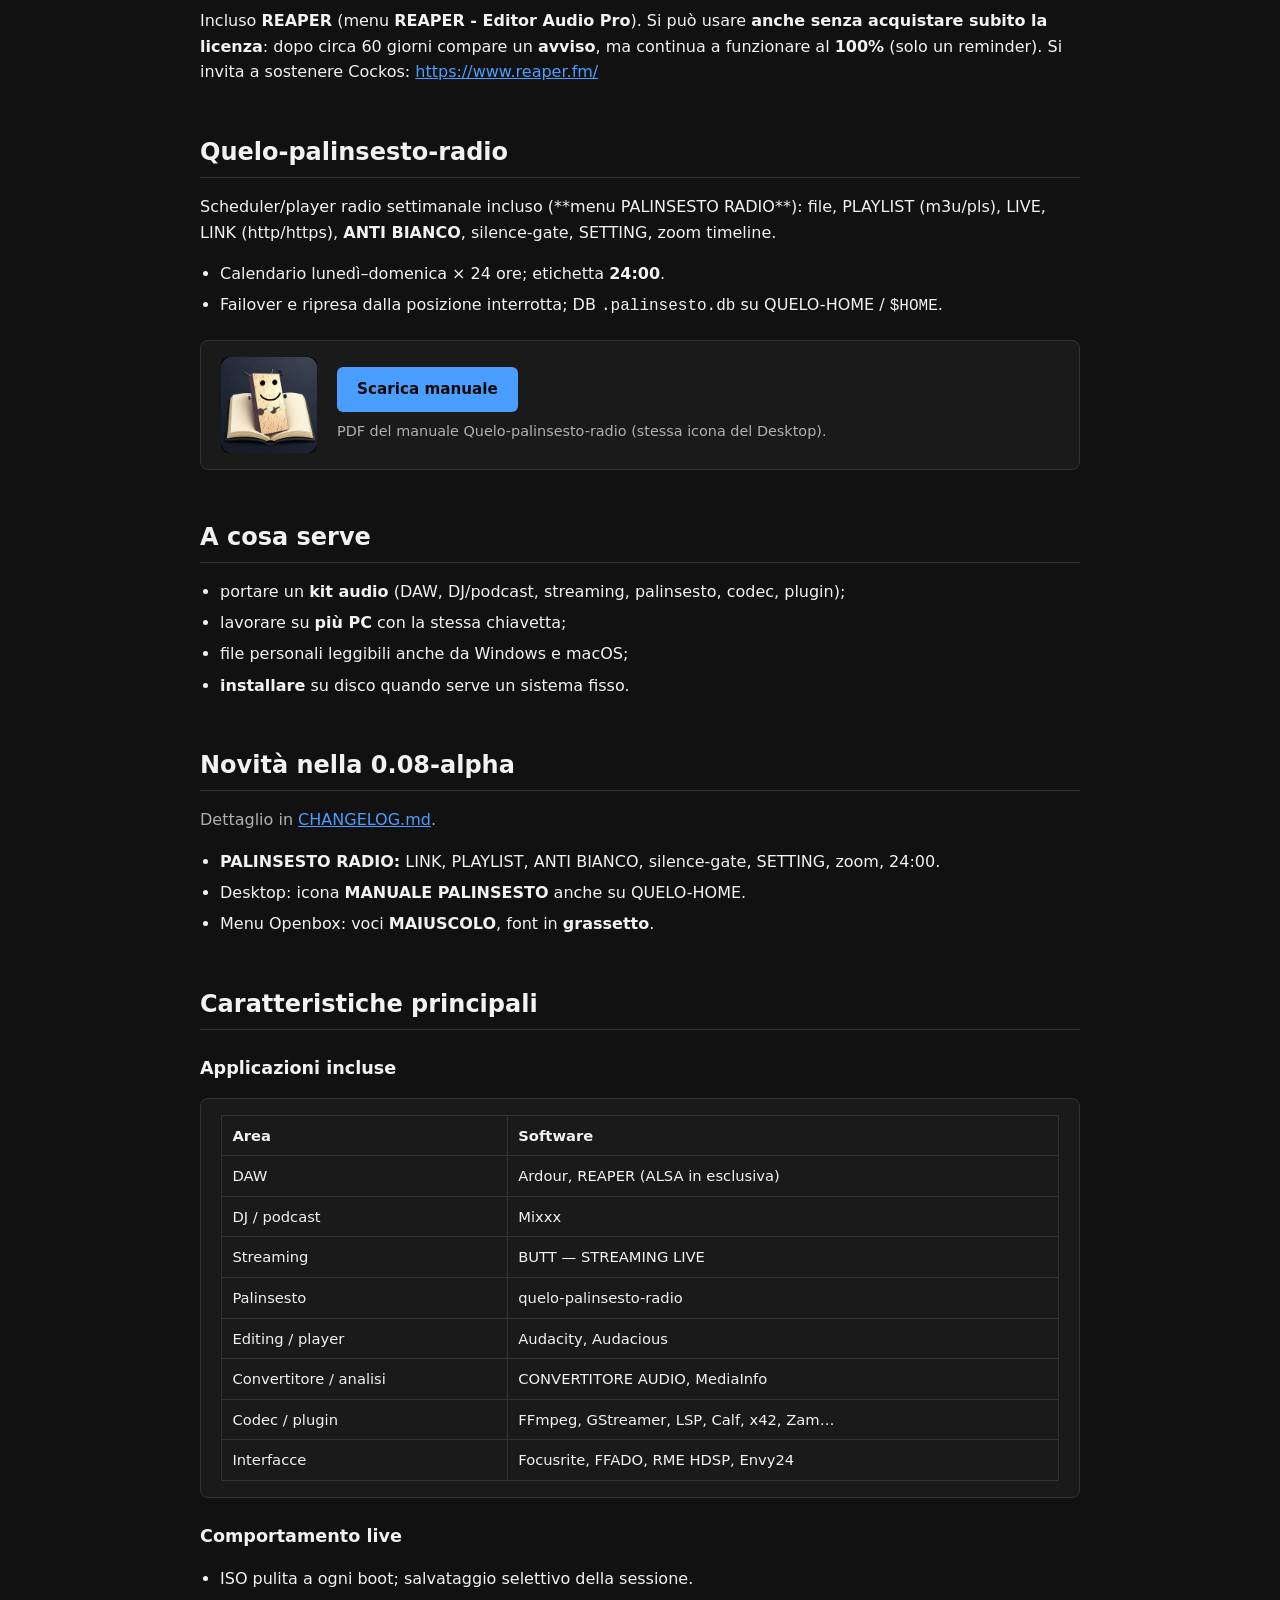
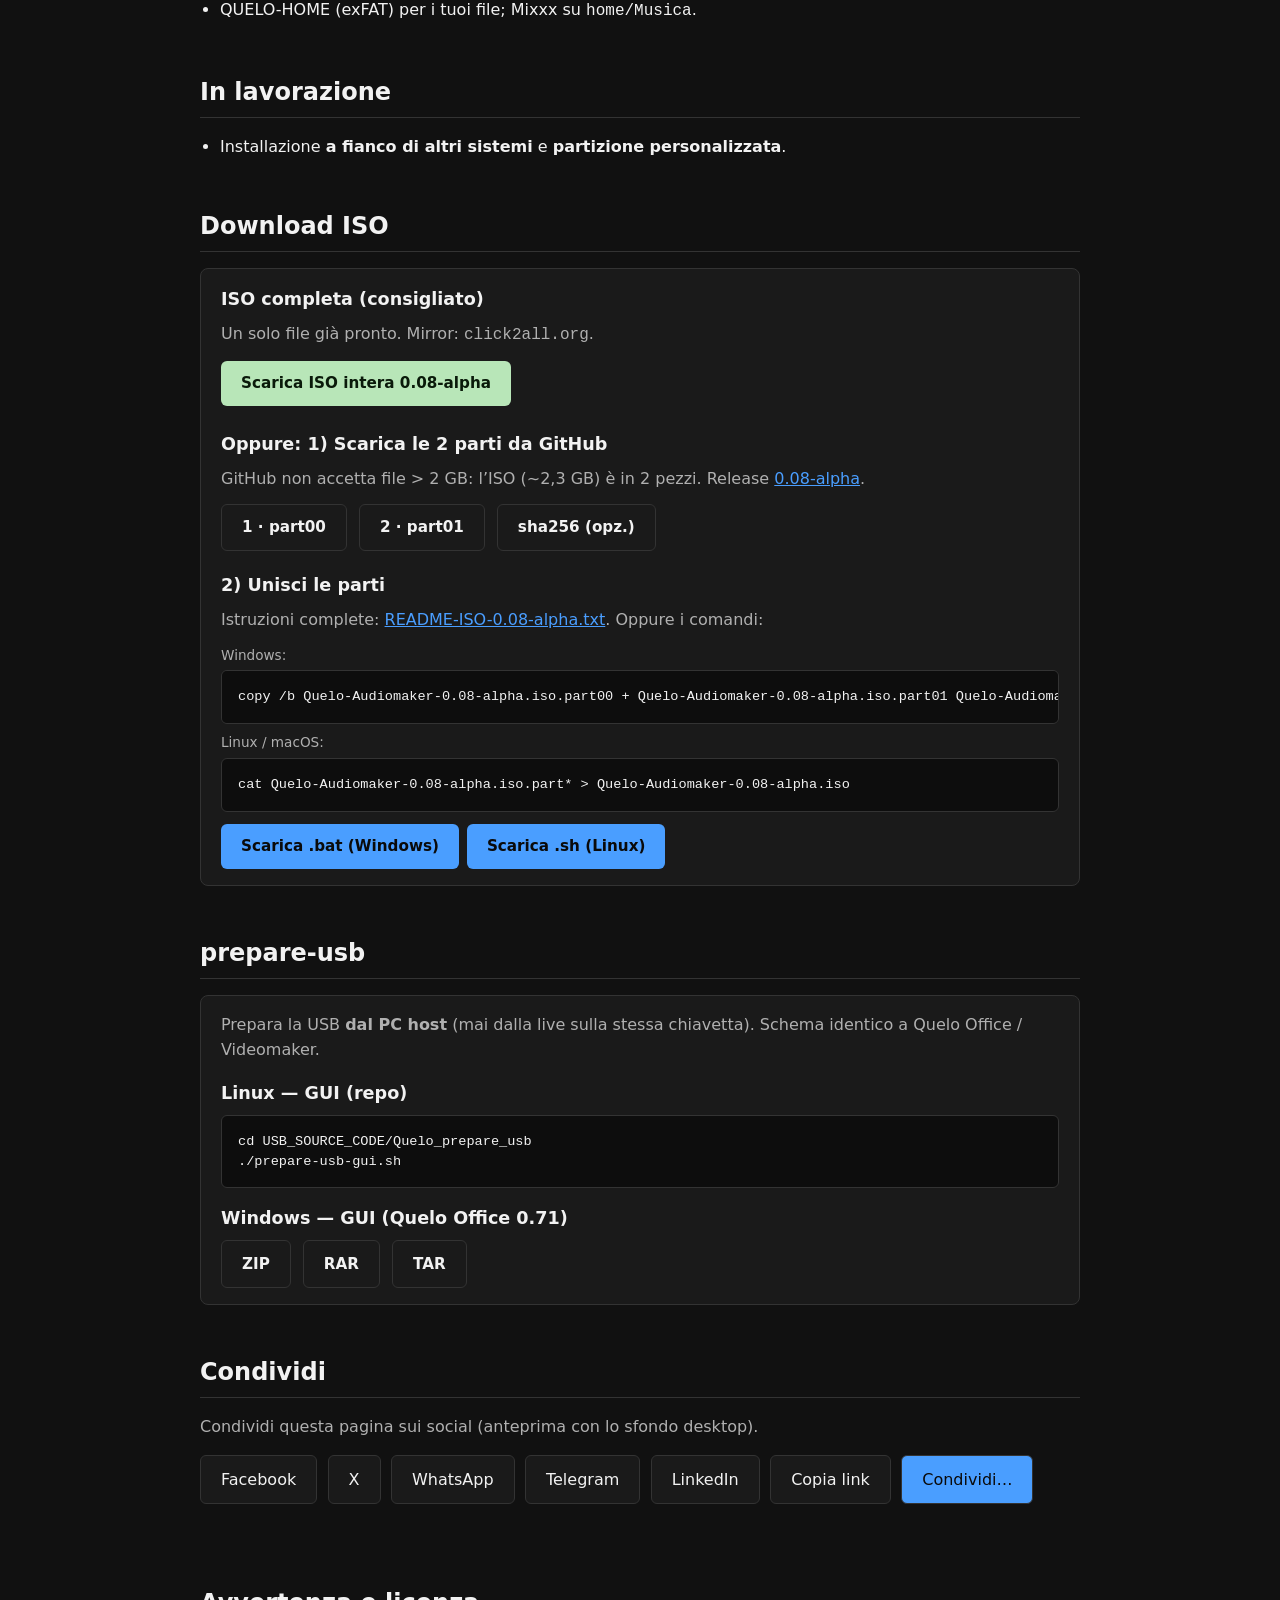
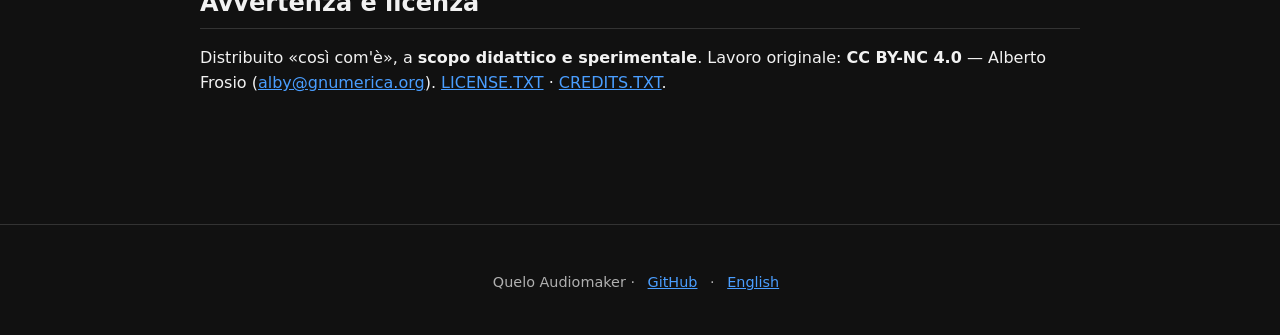
==== commit a0920d0b: "Publish GitHub Pages site with social share and manual download. Use the desktop wallpaper for OG pr" ====
--- a/docs/index.html
+++ b/docs/index.html
@@ -1,32 +1,59 @@
 <!DOCTYPE html>
-<html lang="it">
+<html lang="it" prefix="og: https://ogp.me/ns#">
 <head>
   <meta charset="utf-8">
   <meta name="viewport" content="width=device-width, initial-scale=1">
   <title>Quelo Audiomaker — live USB audio in italiano</title>
-  <meta name="description" content="Quelo Audiomaker 0.08-alpha: live Linux installabile da chiavetta USB. Studio audio portatile in italiano: REAPER, Ardour, Mixxx, Quelo-palinsesto-radio, salva/ripristina sessione live.">
+  <meta name="description" content="Quelo Audiomaker 0.08-alpha: live Linux installabile da chiavetta USB. Studio audio portatile: REAPER, Ardour, Mixxx, Quelo-palinsesto-radio, salva/ripristina sessione live.">
   <meta name="keywords" content="Quelo Audiomaker, live USB, Debian, audio, REAPER, Ardour, Mixxx, palinsesto radio, Calamares">
   <meta name="author" content="Alberto Frosio">
-  <meta name="theme-color" content="#1a1a1a">
+  <meta name="theme-color" content="#111111">
+  <meta name="robots" content="index,follow">
+  <link rel="canonical" href="https://alby-quelo.github.io/Quelo-Audiomaker/">
+
   <meta property="og:type" content="website">
   <meta property="og:site_name" content="Quelo Audiomaker">
   <meta property="og:url" content="https://alby-quelo.github.io/Quelo-Audiomaker/">
   <meta property="og:title" content="Quelo Audiomaker 0.08-alpha — live USB audio in italiano">
   <meta property="og:description" content="Studio audio portatile su chiavetta USB: live e installabile, salva/ripristina sessione, REAPER, Ardour, Mixxx, Quelo-palinsesto-radio. Debian sid + LXQt.">
   <meta property="og:image" content="https://alby-quelo.github.io/Quelo-Audiomaker/quelo-sfondo-audiomaker.png">
+  <meta property="og:image:secure_url" content="https://alby-quelo.github.io/Quelo-Audiomaker/quelo-sfondo-audiomaker.png">
+  <meta property="og:image:type" content="image/png">
   <meta property="og:image:alt" content="Sfondo desktop Quelo Audiomaker">
   <meta property="og:image:width" content="1920">
   <meta property="og:image:height" content="1080">
   <meta property="og:locale" content="it_IT">
   <meta property="og:locale:alternate" content="en_US">
+
   <meta name="twitter:card" content="summary_large_image">
   <meta name="twitter:title" content="Quelo Audiomaker 0.08-alpha — live USB audio in italiano">
   <meta name="twitter:description" content="Studio audio portatile su chiavetta USB: live e installabile, REAPER, Ardour, Mixxx, Quelo-palinsesto-radio.">
   <meta name="twitter:image" content="https://alby-quelo.github.io/Quelo-Audiomaker/quelo-sfondo-audiomaker.png">
   <meta name="twitter:image:alt" content="Sfondo desktop Quelo Audiomaker">
-  <link rel="canonical" href="https://alby-quelo.github.io/Quelo-Audiomaker/">
-  <link rel="stylesheet" href="style.css?v=5">
+
+  <meta itemprop="name" content="Quelo Audiomaker 0.08-alpha">
+  <meta itemprop="description" content="Studio audio portatile live e installabile su chiavetta USB.">
+  <meta itemprop="image" content="https://alby-quelo.github.io/Quelo-Audiomaker/quelo-sfondo-audiomaker.png">
+
+  <link rel="image_src" href="https://alby-quelo.github.io/Quelo-Audiomaker/quelo-sfondo-audiomaker.png">
+  <link rel="stylesheet" href="style.css?v=6">
   <link rel="icon" href="logo.png" type="image/png">
+  <script type="application/ld+json">
+  {
+    "@context": "https://schema.org",
+    "@type": "SoftwareApplication",
+    "name": "Quelo Audiomaker",
+    "applicationCategory": "MultimediaApplication",
+    "operatingSystem": "Linux",
+    "softwareVersion": "0.08-alpha",
+    "url": "https://alby-quelo.github.io/Quelo-Audiomaker/",
+    "downloadUrl": "https://click2all.org/iso/Quelo-Audiomaker-0.08-alpha.iso",
+    "image": "https://alby-quelo.github.io/Quelo-Audiomaker/quelo-sfondo-audiomaker.png",
+    "description": "Live USB audio studio in italiano: live e installabile, REAPER, Ardour, Mixxx, Quelo-palinsesto-radio.",
+    "author": { "@type": "Person", "name": "Alberto Frosio", "email": "alby@gnumerica.org" },
+    "license": "https://creativecommons.org/licenses/by-nc/4.0/"
+  }
+  </script>
 </head>
 <body>
   <header>
@@ -36,12 +63,11 @@
         <span>Quelo Audiomaker</span>
       </a>
       <div class="nav-links">
-        <a href="#cosa">A cosa serve</a>
-        <a href="#novita">Novità 0.08</a>
-        <a href="#caratteristiche">Caratteristiche</a>
-        <a href="#futuro">In lavorazione</a>
+        <a href="#evidenza">In evidenza</a>
+        <a href="#palinsesto">Palinsesto</a>
         <a href="#iso-parti">Download ISO</a>
         <a href="#prepare-usb">prepare-usb</a>
+        <a href="#condividi">Condividi</a>
         <a href="https://github.com/alby-quelo/Quelo-Audiomaker">GitHub</a>
       </div>
       <div class="lang"><strong>IT</strong> · <a href="en/">EN</a></div>
@@ -51,8 +77,8 @@
   <main>
     <section class="hero">
       <p class="pitch">
-        Vuoi registrare, editare e convertire audio senza installare nulla sul PC?<br>
-        Quelo Audiomaker è una live USB veloce: strumenti audio pronti, file su QUELO-HOME,<br>
+        Vuoi registrare, editare e mandare in onda audio senza installare nulla sul PC?<br>
+        Quelo Audiomaker è una live USB veloce: DAW, Mixxx, palinsesto radio, file su QUELO-HOME,<br>
         configurazioni salvabili quando ti servono.<br>
         Adatta a Te, Che Miagoli Nel Buio!
       </p>
@@ -64,10 +90,9 @@
       </div>
       <h1>Quelo Audiomaker</h1>
       <p class="tagline">
-        Un piccolo studio di produzione audio portatile su chiavetta USB — in italiano, pronto all’uso su quasi qualsiasi PC.
+        Un piccolo studio di produzione audio portatile su chiavetta USB — <strong>live e installabile</strong>, in italiano.
         Ispirato al personaggio «Quelo» di Corrado Guzzanti e derivato da <strong>Quelo Office</strong>:
-        solidità di <strong>Debian GNU/Linux</strong> + desktop leggero <strong>LXQt + Openbox</strong>,
-        con strumenti per registrazione, editing e mix audio.
+        solidità di <strong>Debian GNU/Linux</strong> + desktop leggero <strong>LXQt + Openbox</strong>.
       </p>
 
       <div class="hero-frame">
@@ -87,134 +112,97 @@
       </div>
     </section>
 
+    <section id="evidenza">
+      <h2>In evidenza</h2>
+      <h3>Live e installabile — salvataggio / ripristino sessione</h3>
+      <ul>
+        <li><strong>Live da USB:</strong> ogni boot riparte dall’immagine ISO pulita (cache/temp in RAM).</li>
+        <li><strong>Salvataggio selettivo</strong> allo spegnimento: scegli cosa conservare (rete, desktop, audio, Firefox, Mixxx, Ardour, REAPER, BUTT, FFADO…).</li>
+        <li><strong>Installabile su disco</strong> con Calamares (LightDM); live e installata restano separate.</li>
+        <li>Dati su <strong>QUELO-HOME</strong> (exFAT), leggibile anche da Windows e macOS.</li>
+      </ul>
+      <h3>REAPER (Cockos)</h3>
+      <p>
+        Incluso <strong>REAPER</strong> (menu <strong>REAPER - Editor Audio Pro</strong>). Si può usare
+        <strong>anche senza acquistare subito la licenza</strong>: dopo circa 60 giorni compare un
+        <strong>avviso</strong>, ma continua a funzionare al <strong>100%</strong> (solo un reminder).
+        Si invita a sostenere Cockos: <a href="https://www.reaper.fm/" rel="noopener">https://www.reaper.fm/</a>
+      </p>
+    </section>
+
+    <section id="palinsesto">
+      <h2>Quelo-palinsesto-radio</h2>
+      <p>
+        Scheduler/player radio settimanale incluso (**menu PALINSESTO RADIO**): file, PLAYLIST (m3u/pls),
+        LIVE, LINK (http/https), <strong>ANTI BIANCO</strong>, silence-gate, SETTING, zoom timeline.
+      </p>
+      <ul>
+        <li>Calendario lunedì–domenica × 24 ore; etichetta <strong>24:00</strong>.</li>
+        <li>Failover e ripresa dalla posizione interrotta; DB <code>.palinsesto.db</code> su QUELO-HOME / <code>$HOME</code>.</li>
+      </ul>
+      <div class="manual-download">
+        <a class="manual-icon-link" href="manuale_palinsesto.pdf" download="manuale_palinsesto.pdf" title="Scarica il manuale PDF">
+          <img src="quelo-manuale-palinsesto.png" width="96" height="96" alt="Icona MANUALE PALINSESTO">
+        </a>
+        <div>
+          <a class="btn btn-primary" href="manuale_palinsesto.pdf" download="manuale_palinsesto.pdf">Scarica manuale</a>
+          <p class="manual-hint">PDF del manuale Quelo-palinsesto-radio (stessa icona del Desktop).</p>
+        </div>
+      </div>
+    </section>
+
     <section id="cosa">
       <h2>A cosa serve</h2>
-      <p>Quelo Audiomaker è pensata per chi vuole:</p>
-      <ul>
-        <li>portare con sé un <strong>kit audio</strong> (editor, player, conversione/codec);</li>
-        <li>lavorare su <strong>più PC</strong> con la stessa chiavetta, senza toccare i dischi interni;</li>
-        <li>avere <strong>file personali e media leggibili anche da Windows e macOS</strong> (partizione home in exFAT);</li>
-        <li><strong>installare</strong> Quelo Audiomaker su un disco (interno o esterno) con Calamares;</li>
-        <li>salvare <strong>solo le configurazioni che interessano</strong> (rete, stampanti, desktop, audio, schermo, Firefox, Audacity, Audacious, Mixxx…), senza trasformare la live in un sistema opaco.</li>
+      <ul>
+        <li>portare un <strong>kit audio</strong> (DAW, DJ/podcast, streaming, palinsesto, codec, plugin);</li>
+        <li>lavorare su <strong>più PC</strong> con la stessa chiavetta;</li>
+        <li>file personali leggibili anche da Windows e macOS;</li>
+        <li><strong>installare</strong> su disco quando serve un sistema fisso.</li>
       </ul>
     </section>
 
     <section id="novita">
       <h2>Novità nella 0.08-alpha</h2>
       <p style="color:var(--text-muted)">
-        Prima release pubblica di Quelo Audiomaker. Il changelog resta vuoto fino alla pubblicazione formale.
-      </p>
-      <ul>
-        <li><strong>Studio audio live:</strong> Mixxx (DJ set / podcast), Audacity, Audacious, FFmpeg, PulseAudio.</li>
-        <li><strong>Firmware audio</strong> per molte schede laptop/USB (SOF, Intel sound, Cirrus, UCM).</li>
-        <li><strong>Installer Calamares</strong> (wizard disco / partizioni / HOME exFAT o ext4).</li>
-        <li><strong>Sistema installato:</strong> login con <strong>LightDM</strong>; live e installata restano separate.</li>
-        <li>Desktop con icona <strong>Mixer Dj / Podcast</strong>; menu fisso Openbox.
-          Guida: <a href="https://github.com/alby-quelo/Quelo-Audiomaker/blob/main/HOW-TO-menu-config.txt">HOW-TO-menu-config.txt</a>.</li>
+        Dettaglio in
+        <a href="https://github.com/alby-quelo/Quelo-Audiomaker/blob/main/CHANGELOG.md">CHANGELOG.md</a>.
+      </p>
+      <ul>
+        <li><strong>PALINSESTO RADIO:</strong> LINK, PLAYLIST, ANTI BIANCO, silence-gate, SETTING, zoom, 24:00.</li>
+        <li>Desktop: icona <strong>MANUALE PALINSESTO</strong> anche su QUELO-HOME.</li>
+        <li>Menu Openbox: voci <strong>MAIUSCOLO</strong>, font in <strong>grassetto</strong>.</li>
       </ul>
     </section>
 
     <section id="caratteristiche">
       <h2>Caratteristiche principali</h2>
-
-      <h3>Sistema e desktop</h3>
-      <ul>
-        <li>Basata su <strong>Debian sid</strong> (live-build), locale <strong>italiano</strong>, fuso orario <strong>Europe/Rome</strong>.</li>
-        <li><strong>Live:</strong> avvio diretto al desktop (autologin, <strong>startx</strong>, <strong>LXQt</strong> + <strong>Openbox</strong>).</li>
-        <li><strong>Installata:</strong> login con <strong>LightDM</strong>.</li>
-        <li>Installer <strong>Calamares</strong> dal menu live.</li>
-        <li>Menu applicazioni personalizzato (fisso). Guida: <a href="https://github.com/alby-quelo/Quelo-Audiomaker/blob/main/HOW-TO-menu-config.txt">HOW-TO-menu-config.txt</a>.</li>
-        <li>Menu GRUB con voci <strong>Quelo Audiomaker</strong> (anche multi-kernel: <code>Quelo-Audiomaker, kernel …</code>).</li>
-        <li><strong>Due pannelli LXQt</strong>: in alto versione / RAM (+ swap ZRAM) / spazio home / orologio; in basso menu, taskbar, rete, Bluetooth, <strong>batteria/AC</strong>, volume, cestino, spegnimento.</li>
-        <li>Icona <strong>HOME</strong> sul Desktop verso QUELO-HOME.</li>
-        <li>Menu personalizzato con logo Quelo; caratteri regolabili per menu e pannello inferiore.</li>
-        <li>Risoluzione e multi-monitor con <strong>lxrandr</strong> (wrapper <code>quelo-lxrandr</code>).</li>
-      </ul>
-
-      <h3>Memoria</h3>
-      <ul>
-        <li><strong>ZRAM</strong>: circa <strong>50% della RAM</strong>, compressione <strong>lz4</strong>, niente file di swap sulla USB.</li>
-        <li>Incluso <strong>stress-ng</strong> per prove sotto carico.</li>
-      </ul>
-
       <h3>Applicazioni incluse</h3>
       <div class="card">
         <table>
           <thead><tr><th>Area</th><th>Software</th></tr></thead>
           <tbody>
-            <tr><td>DJ / podcast</td><td>Mixxx (menu e icona Desktop)</td></tr>
-            <tr><td>Editing / registrazione</td><td>Audacity</td></tr>
-            <tr><td>Player</td><td>Audacious</td></tr>
-            <tr><td>Conversione / codec</td><td>FFmpeg</td></tr>
-            <tr><td>Web</td><td>Firefox ESR (italiano)</td></tr>
-            <tr><td>Testo / PDF</td><td>Mousepad, Zathura</td></tr>
-            <tr><td>Immagini</td><td>lximage-qt, mtPaint (Fotoritocco)</td></tr>
-            <tr><td>File</td><td>pcmanfm-qt</td></tr>
-            <tr><td>Utilità</td><td>lxterminal, Xarchiver, SMB4K, screenshot</td></tr>
-            <tr><td>Stampa / scanner</td><td>CUPS (Gutenprint + HP), Simple Scan</td></tr>
-            <tr><td>Rete</td><td>NetworkManager, firmware Wi‑Fi/LAN, modem mobile</td></tr>
-            <tr><td>Bluetooth</td><td>Blueman</td></tr>
-            <tr><td>Energia</td><td>lxqt-powermanagement (batteria con %)</td></tr>
+            <tr><td>DAW</td><td>Ardour, REAPER (ALSA in esclusiva)</td></tr>
+            <tr><td>DJ / podcast</td><td>Mixxx</td></tr>
+            <tr><td>Streaming</td><td>BUTT — STREAMING LIVE</td></tr>
+            <tr><td>Palinsesto</td><td>quelo-palinsesto-radio</td></tr>
+            <tr><td>Editing / player</td><td>Audacity, Audacious</td></tr>
+            <tr><td>Convertitore / analisi</td><td>CONVERTITORE AUDIO, MediaInfo</td></tr>
+            <tr><td>Codec / plugin</td><td>FFmpeg, GStreamer, LSP, Calf, x42, Zam…</td></tr>
+            <tr><td>Interfacce</td><td>Focusrite, FFADO, RME HDSP, Envy24</td></tr>
           </tbody>
         </table>
       </div>
-      <p>
-        Driver display: <strong>NVIDIA</strong> (<code>nvidia-driver</code>) e firmware <strong>AMD</strong> (<code>firmware-amd-graphics</code>) dove serve lo schermo.
-      </p>
-
-      <h3>Hardware e connettività</h3>
-      <ul>
-        <li>Ampia copertura <strong>firmware di rete</strong>.</li>
-        <li><strong>Stampanti</strong> di rete e USB (Avahi/mDNS, ipp-usb; driver Gutenprint e HP).</li>
-        <li><strong>Scanner</strong> via SANE (anche airscan).</li>
-        <li><strong>Bluetooth</strong> con applet nel pannello.</li>
-        <li><strong>Batteria / alimentazione AC</strong> nel tray.</li>
-        <li><strong>Condivisioni di rete</strong> Samba/CIFS con SMB4K.</li>
-      </ul>
-
       <h3>Comportamento live</h3>
       <ul>
-        <li>Ogni avvio riparte dall’<strong>immagine ISO pulita</strong> (niente overlay Debian automatico su <code>/usr</code>).</li>
-        <li>Cache e temporanei in <strong>RAM</strong>.</li>
-        <li><strong>Salvataggio selettivo della sessione</strong>: rete, stampanti, Bluetooth, desktop, audio, schermo, Firefox, <strong>Audacity, Audacious, Mixxx</strong>, gestione energia.</li>
-        <li>Dati utente e media sulla partizione <strong>QUELO-HOME</strong> (<strong>exFAT</strong>), montata automaticamente.</li>
-      </ul>
-
-      <h3>Requisiti consigliati (RAM)</h3>
-      <div class="card">
-        <table>
-          <thead><tr><th>Uso</th><th>RAM</th><th>Note</th></tr></thead>
-          <tbody>
-            <tr><td>Desktop + editing audio</td><td><strong>4&nbsp;GB+</strong></td><td>Usabile; meglio 8&nbsp;GB</td></tr>
-            <tr><td>Progetti audio medi / multi-traccia</td><td><strong>8&nbsp;GB+</strong></td><td>Consigliato</td></tr>
-            <tr><td>Sessioni pesanti / molti plugin</td><td><strong>16&nbsp;GB+</strong></td><td>Più margine</td></tr>
-          </tbody>
-        </table>
-      </div>
-      <p>
-        <strong>Chiavetta USB:</strong> consigliata <strong>USB&nbsp;3 o superiore</strong> e
-        <strong>64&nbsp;GB o più</strong>, per avere spazio sufficiente a salvare sulla stessa chiavetta
-        file, media e progetti (partizione QUELO-HOME).
-      </p>
-      <p>ZRAM (<strong>50% RAM</strong>, <strong>lz4</strong>, swappiness 30) aiuta le macchine con poca RAM.</p>
-
-      <h3>Layout della chiavetta USB</h3>
-      <p>Dopo la preparazione con prepare-usb (stesso schema di Quelo Office):</p>
-      <pre>┌─────────────────────────────────────────────────────────┐
-│  Partizione 1–2  │  ISO live (sola lettura al boot)     │
-├──────────────────┼──────────────────────────────────────┤
-│  Partizione 3    │  ext4 «persistence» — config Linux   │
-│                  │  (invisibile a Windows/macOS)        │
-├──────────────────┼──────────────────────────────────────┤
-│  Partizione 4    │  exFAT «QUELO-HOME» — i tuoi file    │
-│                  │  (leggibile ovunque)                 │
-└─────────────────────────────────────────────────────────┘</pre>
-    </section>
-
-        <section id="futuro">
+        <li>ISO pulita a ogni boot; salvataggio selettivo della sessione.</li>
+        <li>QUELO-HOME (exFAT) per i tuoi file; Mixxx su <code>home/Musica</code>.</li>
+      </ul>
+    </section>
+
+    <section id="futuro">
       <h2>In lavorazione</h2>
       <ul>
-        <li>Installazione <strong>a fianco di altri sistemi operativi</strong> e <strong>partizione personalizzata</strong>.</li>
+        <li>Installazione <strong>a fianco di altri sistemi</strong> e <strong>partizione personalizzata</strong>.</li>
       </ul>
     </section>
 
@@ -223,8 +211,7 @@
       <div class="card" style="text-align:left">
         <h3 style="margin-top:0">ISO completa (consigliato)</h3>
         <p style="margin:0.5rem 0 0.75rem;color:var(--text-muted)">
-          Un solo file già pronto, senza dover unire le parti.
-          Mirror: <code>click2all.org</code>.
+          Un solo file già pronto. Mirror: <code>click2all.org</code>.
         </p>
         <div class="cta-row" style="justify-content:flex-start;margin-top:0;flex-wrap:wrap">
           <a class="btn btn-mirror" href="https://click2all.org/iso/Quelo-Audiomaker-0.08-alpha.iso">
@@ -234,10 +221,8 @@
 
         <h3 style="margin-top:1.5rem">Oppure: 1) Scarica le 2 parti da GitHub</h3>
         <p style="margin:0.5rem 0 0.75rem;color:var(--text-muted)">
-          GitHub non accetta file sopra i 2&nbsp;GB, quindi l’ISO (~2,3&nbsp;GB) è divisa in 2 pezzi.
-          Scaricali <strong>entrambi</strong> nella <strong>stessa cartella</strong>
-          (il file sha256 è facoltativo, serve solo per controllare che il download sia integro).
-          Release:
+          GitHub non accetta file &gt; 2&nbsp;GB: l’ISO (~2,3&nbsp;GB) è in 2 pezzi.
+          Release
           <a href="https://github.com/alby-quelo/Quelo-Audiomaker/releases/tag/0.08-alpha">0.08-alpha</a>.
         </p>
         <div class="cta-row" style="justify-content:flex-start;margin-top:0;flex-wrap:wrap">
@@ -246,108 +231,72 @@
           <a class="btn btn-secondary" href="https://github.com/alby-quelo/Quelo-Audiomaker/releases/download/0.08-alpha/Quelo-Audiomaker-0.08-alpha.iso.sha256">sha256 (opz.)</a>
         </div>
 
-        <h3 style="margin-top:1.25rem">2) Unisci le parti → ottieni l’ISO</h3>
+        <h3 style="margin-top:1.25rem">2) Unisci le parti</h3>
         <p style="margin:0.5rem 0 0.75rem;color:var(--text-muted)">
-          Serve <strong>solo</strong> se hai scaricato le 2 parti da GitHub (non se hai preso l’ISO intera dal mirror).
-          Scegli <strong>un solo</strong> metodo. Il più semplice è scaricare lo script per il tuo sistema
-          e metterlo <strong>nella stessa cartella</strong> delle 2 parti.
+          Istruzioni complete:
+          <a href="README-ISO-0.08-alpha.txt">README-ISO-0.08-alpha.txt</a>.
+          Oppure i comandi:
         </p>
-
-        <p style="margin:0 0 0.5rem;font-size:0.95rem"><strong>Metodo A — script (consigliato)</strong></p>
+        <p style="margin:0.5rem 0 0.25rem;font-size:0.85rem;color:var(--text-muted)">Windows:</p>
+        <pre style="overflow:auto;font-size:0.85rem;margin:0 0 0.5rem">copy /b Quelo-Audiomaker-0.08-alpha.iso.part00 + Quelo-Audiomaker-0.08-alpha.iso.part01 Quelo-Audiomaker-0.08-alpha.iso</pre>
+        <p style="margin:0.5rem 0 0.25rem;font-size:0.85rem;color:var(--text-muted)">Linux / macOS:</p>
+        <pre style="overflow:auto;font-size:0.85rem;margin:0 0 0.75rem">cat Quelo-Audiomaker-0.08-alpha.iso.part* &gt; Quelo-Audiomaker-0.08-alpha.iso</pre>
         <div class="cta-row" style="justify-content:flex-start;margin-top:0;flex-wrap:wrap;gap:0.5rem">
           <a class="btn btn-primary" href="JOIN-ISO-0.08-alpha.bat" download="JOIN-ISO-0.08-alpha.bat">Scarica .bat (Windows)</a>
           <a class="btn btn-primary" href="JOIN-ISO-0.08-alpha.sh" download="JOIN-ISO-0.08-alpha.sh">Scarica .sh (Linux)</a>
         </div>
-        <ul style="margin:0.75rem 0 0;padding-left:1.25rem;font-size:0.9rem;color:var(--text-muted)">
-          <li><strong>Windows:</strong> doppio clic su <code>JOIN-ISO-0.08-alpha.bat</code>. Se compare un avviso, scegli «Altre informazioni» → «Esegui comunque».</li>
-          <li><strong>Linux:</strong> apri un terminale nella cartella e digita:
-            <code>bash JOIN-ISO-0.08-alpha.sh</code></li>
-          <li>Alla fine trovi il file <code>Quelo-Audiomaker-0.08-alpha.iso</code>.</li>
-        </ul>
-
-        <p style="margin:1rem 0 0.5rem;font-size:0.95rem"><strong>Metodo B — un comando nel terminale</strong></p>
-        <p style="margin:0 0 0.35rem;font-size:0.9rem;color:var(--text-muted)">
-          Apri il terminale <em>nella cartella</em> dove hai le 2 parti, poi copia-incolla <strong>una</strong> di queste righe:
+      </div>
+    </section>
+
+    <section id="prepare-usb">
+      <h2>prepare-usb</h2>
+      <div class="card" style="text-align:left">
+        <p style="margin:0 0 0.75rem;color:var(--text-muted)">
+          Prepara la USB <strong>dal PC host</strong> (mai dalla live sulla stessa chiavetta).
+          Schema identico a Quelo Office / Videomaker.
         </p>
-        <p style="margin:0.5rem 0 0.25rem;font-size:0.85rem;color:var(--text-muted)">Windows (Prompt dei comandi):</p>
-        <pre style="overflow:auto;font-size:0.85rem;margin:0 0 0.5rem">copy /b Quelo-Audiomaker-0.08-alpha.iso.part00 + Quelo-Audiomaker-0.08-alpha.iso.part01 Quelo-Audiomaker-0.08-alpha.iso</pre>
-        <p style="margin:0.5rem 0 0.25rem;font-size:0.85rem;color:var(--text-muted)">Linux / macOS:</p>
-        <pre style="overflow:auto;font-size:0.85rem;margin:0">cat Quelo-Audiomaker-0.08-alpha.iso.part* &gt; Quelo-Audiomaker-0.08-alpha.iso</pre>
-      </div>
-    </section>
-
-    <section id="prepare-usb">
-      <h2>prepare-usb (preparazione chiavetta)</h2>
-      <div class="card" style="text-align:left">
-        <p style="margin:0 0 0.75rem">
-          Dopo che avrai l’ISO puoi preparare la chiavetta <strong>dal PC host</strong>
-          (mai dalla live avviata sulla stessa USB).
-        </p>
-        <p style="margin:0 0 0.75rem;color:var(--text-muted)">
-          prepare-usb scrive l’ISO sulla chiavetta e crea le partizioni
-          <code>persistence</code> + <code>QUELO-HOME</code> (stesso schema di Quelo Office / Videomaker — script già adatti).
-        </p>
-        <h3 style="margin-top:1rem">Linux — GUI (dal repo)</h3>
+        <h3 style="margin-top:1rem">Linux — GUI (repo)</h3>
         <pre style="overflow:auto;font-size:0.85rem;margin:0 0 0.75rem">cd USB_SOURCE_CODE/Quelo_prepare_usb
 ./prepare-usb-gui.sh</pre>
-        <p style="margin:0 0 0.75rem;color:var(--text-muted);font-size:0.9rem">
-          Prerequisiti (Debian/Ubuntu):
-          <code>sudo apt install python3 python3-tk e2fsprogs exfatprogs util-linux polkit-1</code>
-        </p>
-        <h3 style="margin-top:1rem">Windows — GUI (da Quelo Office 0.71)</h3>
-        <p style="margin:0.5rem 0 0.75rem;color:var(--text-muted)">
-          Stesso layout di partizioni, compatibile con questa ISO:
-        </p>
+        <h3 style="margin-top:1rem">Windows — GUI (Quelo Office 0.71)</h3>
         <div class="cta-row" style="justify-content:flex-start;margin-top:0;flex-wrap:wrap">
           <a class="btn btn-secondary" href="https://github.com/alby-quelo/quelo-office/releases/download/0.71-alpha/Quelo-prepare_usb_windows.zip">ZIP</a>
           <a class="btn btn-secondary" href="https://github.com/alby-quelo/quelo-office/releases/download/0.71-alpha/Quelo-prepare_usb_windows.rar">RAR</a>
           <a class="btn btn-secondary" href="https://github.com/alby-quelo/quelo-office/releases/download/0.71-alpha/Quelo-prepare_usb_windows.tar">TAR</a>
         </div>
-        <ul style="margin:0.75rem 0 0;padding-left:1.25rem;font-size:0.9rem;color:var(--text-muted)">
-          <li>Estrai, avvia la GUI come amministratore.</li>
-          <li>Nella GUI scegli l’ISO <code>Quelo-Audiomaker-0.08-alpha.iso</code>, la chiavetta USB e la dimensione di persistenza; conferma digitando <code>SI SCRIVI</code>.</li>
-        </ul>
-      </div>
-    </section>
-
-<section>
+      </div>
+    </section>
+
+    <section id="condividi">
+      <h2>Condividi</h2>
+      <p style="color:var(--text-muted)">Condividi questa pagina sui social (anteprima con lo sfondo desktop).</p>
+      <div class="share-row" id="share-buttons">
+        <a class="btn btn-secondary share-btn" data-share="facebook" href="#" rel="noopener">Facebook</a>
+        <a class="btn btn-secondary share-btn" data-share="x" href="#" rel="noopener">X</a>
+        <a class="btn btn-secondary share-btn" data-share="whatsapp" href="#" rel="noopener">WhatsApp</a>
+        <a class="btn btn-secondary share-btn" data-share="telegram" href="#" rel="noopener">Telegram</a>
+        <a class="btn btn-secondary share-btn" data-share="linkedin" href="#" rel="noopener">LinkedIn</a>
+        <button type="button" class="btn btn-secondary share-btn" data-share="copy" id="share-copy">Copia link</button>
+        <button type="button" class="btn btn-primary share-btn" data-share="native" id="share-native" hidden>Condividi…</button>
+      </div>
+      <p id="share-status" class="share-status" aria-live="polite"></p>
+    </section>
+
+    <section>
       <h2>Avvertenza e licenza</h2>
       <p>
-        Quelo Audiomaker è distribuito «così com'è», senza garanzie di alcun tipo.
-        È realizzato a <strong>scopo didattico e sperimentale</strong>: l’uso è a proprio rischio.
-      </p>
-
-      <p>
-        Lavoro originale Quelo Audiomaker: <strong>CC BY-NC 4.0</strong> — Alberto Frosio
+        Distribuito «così com'è», a <strong>scopo didattico e sperimentale</strong>. Lavoro originale:
+        <strong>CC BY-NC 4.0</strong> — Alberto Frosio
         (<a href="mailto:alby@gnumerica.org">alby@gnumerica.org</a>).
-        Dettagli in
-        <a href="https://github.com/alby-quelo/Quelo-Audiomaker/blob/main/LICENSE.TXT">LICENSE.TXT</a>
-        e
+        <a href="https://github.com/alby-quelo/Quelo-Audiomaker/blob/main/LICENSE.TXT">LICENSE.TXT</a> ·
         <a href="https://github.com/alby-quelo/Quelo-Audiomaker/blob/main/CREDITS.TXT">CREDITS.TXT</a>.
       </p>
-    </section>
-
-    <section id="download">
-      <h2>Download</h2>
-      <p style="color:var(--text-muted)">
-        Prima leggi le istruzioni qui sopra (ricomposizione ISO e prepare-usb), poi scarica:
-      </p>
-      <div class="cta-row" style="justify-content:flex-start">
-        <a class="btn btn-mirror" href="https://click2all.org/iso/Quelo-Audiomaker-0.08-alpha.iso">
-          Scarica ISO intera 0.08-alpha
-        </a>
-        <a class="btn btn-primary" href="#iso-parti">
-          Parti GitHub / istruzioni
-        </a>
-        <a class="btn btn-secondary" href="https://github.com/alby-quelo/Quelo-Audiomaker">
-          Codice sorgente
-        </a>
-      </div>
     </section>
   </main>
 
   <footer>
     <p>Quelo Audiomaker · <a href="https://github.com/alby-quelo/Quelo-Audiomaker">GitHub</a> · <a href="en/">English</a></p>
   </footer>
+  <script src="share.js?v=1" defer></script>
 </body>
 </html>
--- a/docs/style.css
+++ b/docs/style.css
@@ -465,6 +465,65 @@
   margin: 0 0.5rem;
 }
 
+.manual-download {
+  display: flex;
+  align-items: center;
+  gap: 1.25rem;
+  flex-wrap: wrap;
+  margin: 1.25rem 0;
+  padding: 1rem 1.25rem;
+  background: var(--bg-card);
+  border: 1px solid var(--border);
+  border-radius: 8px;
+}
+
+.manual-icon-link {
+  display: block;
+  line-height: 0;
+  flex-shrink: 0;
+}
+
+.manual-icon-link img {
+  width: 96px;
+  height: 96px;
+  object-fit: contain;
+  border-radius: 8px;
+  transition: transform 0.15s ease, outline-color 0.15s ease;
+}
+
+.manual-icon-link:hover img,
+.manual-icon-link:focus-visible img {
+  transform: scale(1.04);
+  outline: 2px solid var(--accent);
+  outline-offset: 3px;
+}
+
+.manual-hint {
+  margin: 0.5rem 0 0;
+  color: var(--text-muted);
+  font-size: 0.9rem;
+}
+
+.share-row {
+  display: flex;
+  flex-wrap: wrap;
+  gap: 0.65rem;
+  margin-top: 0.75rem;
+}
+
+.share-row .share-btn {
+  cursor: pointer;
+  border: 1px solid var(--border);
+  font: inherit;
+}
+
+.share-status {
+  min-height: 1.25rem;
+  margin: 0.75rem 0 0;
+  color: var(--text-muted);
+  font-size: 0.9rem;
+}
+
 @media (max-width: 600px) {
   .nav-links {
     font-size: 0.85rem;
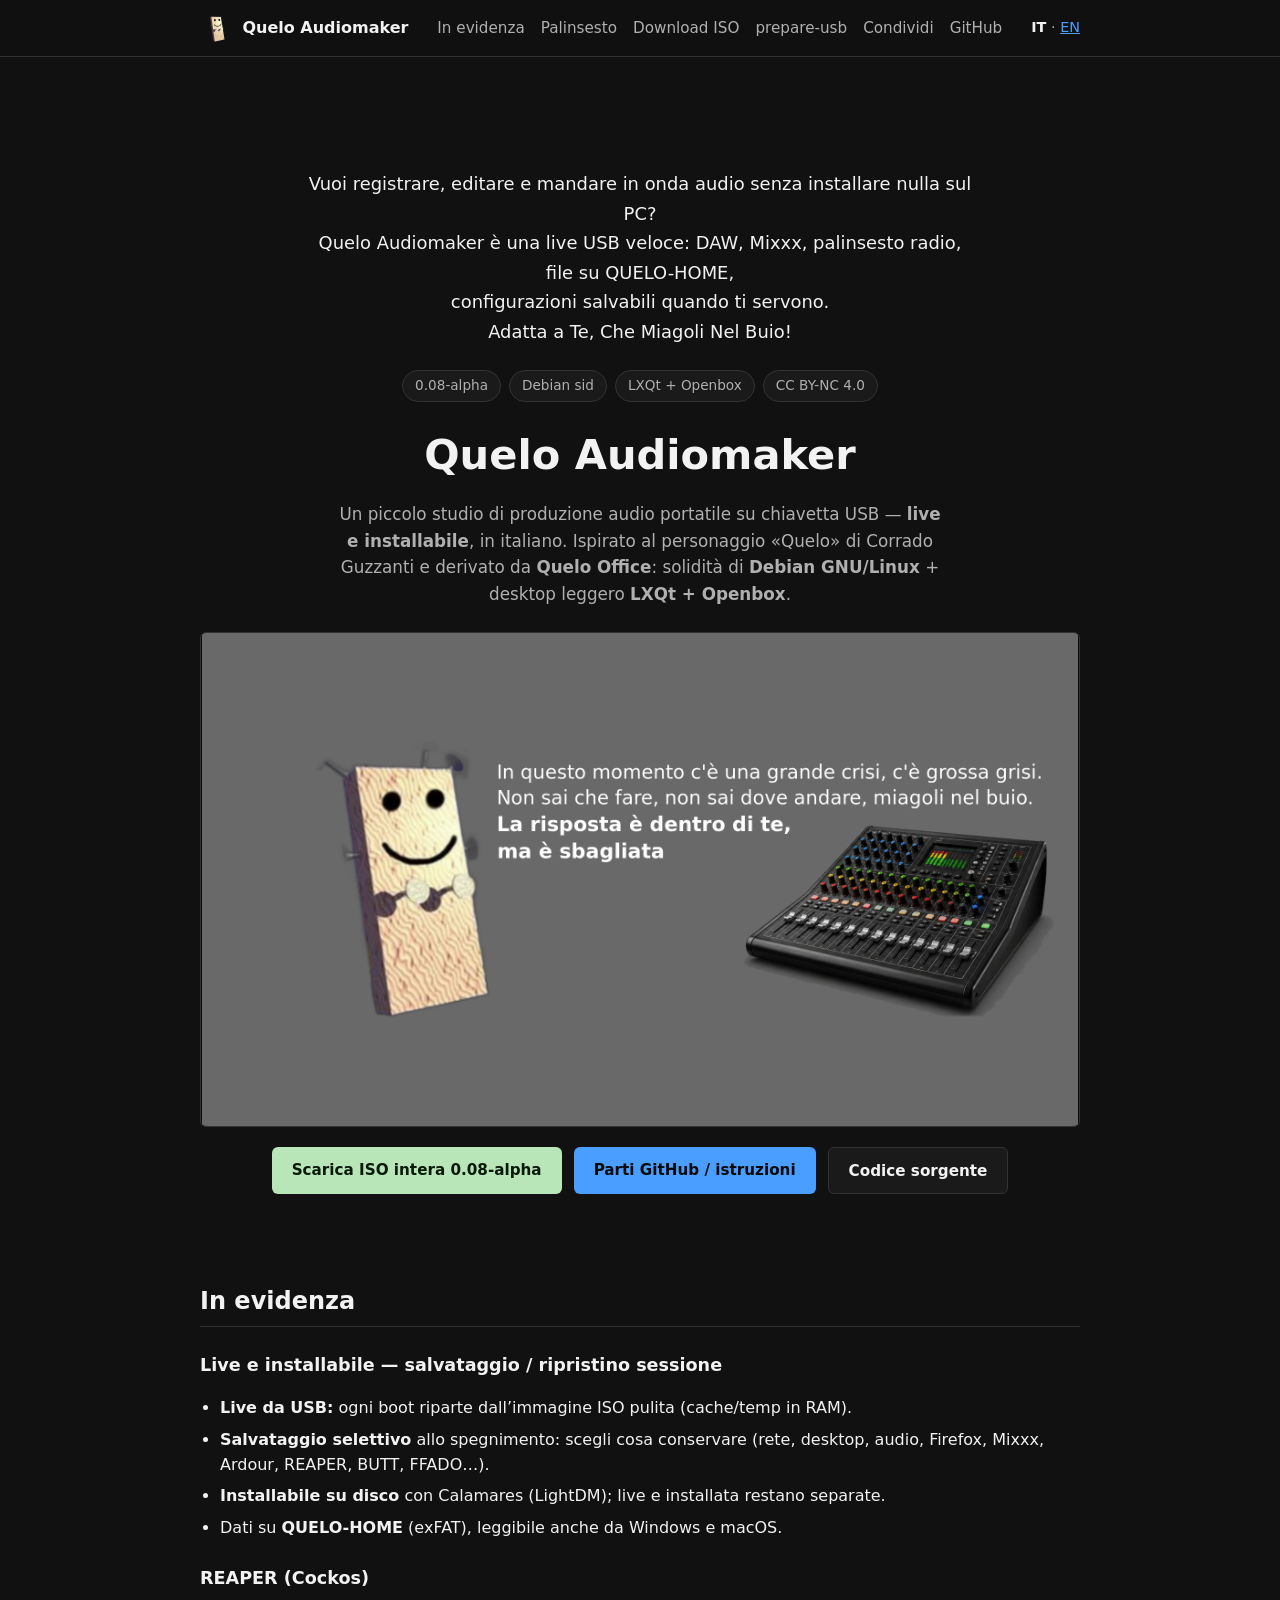
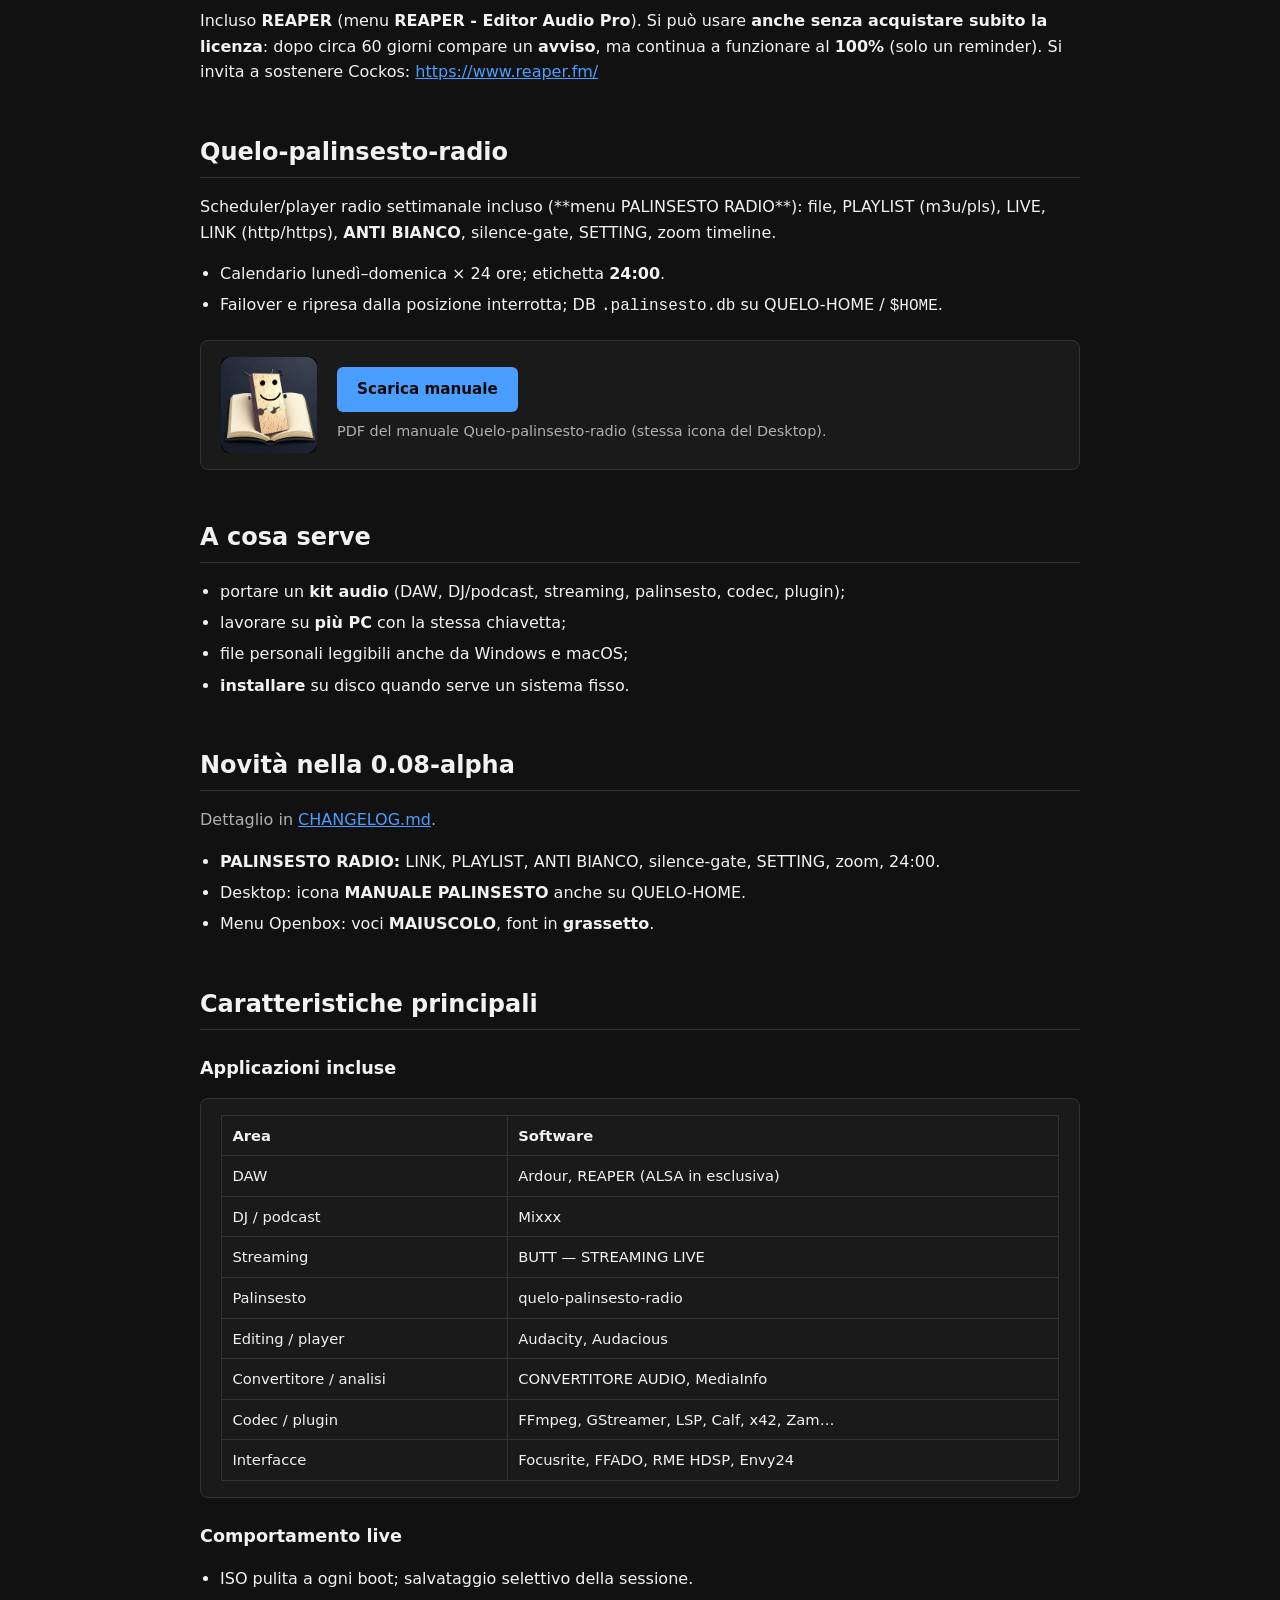
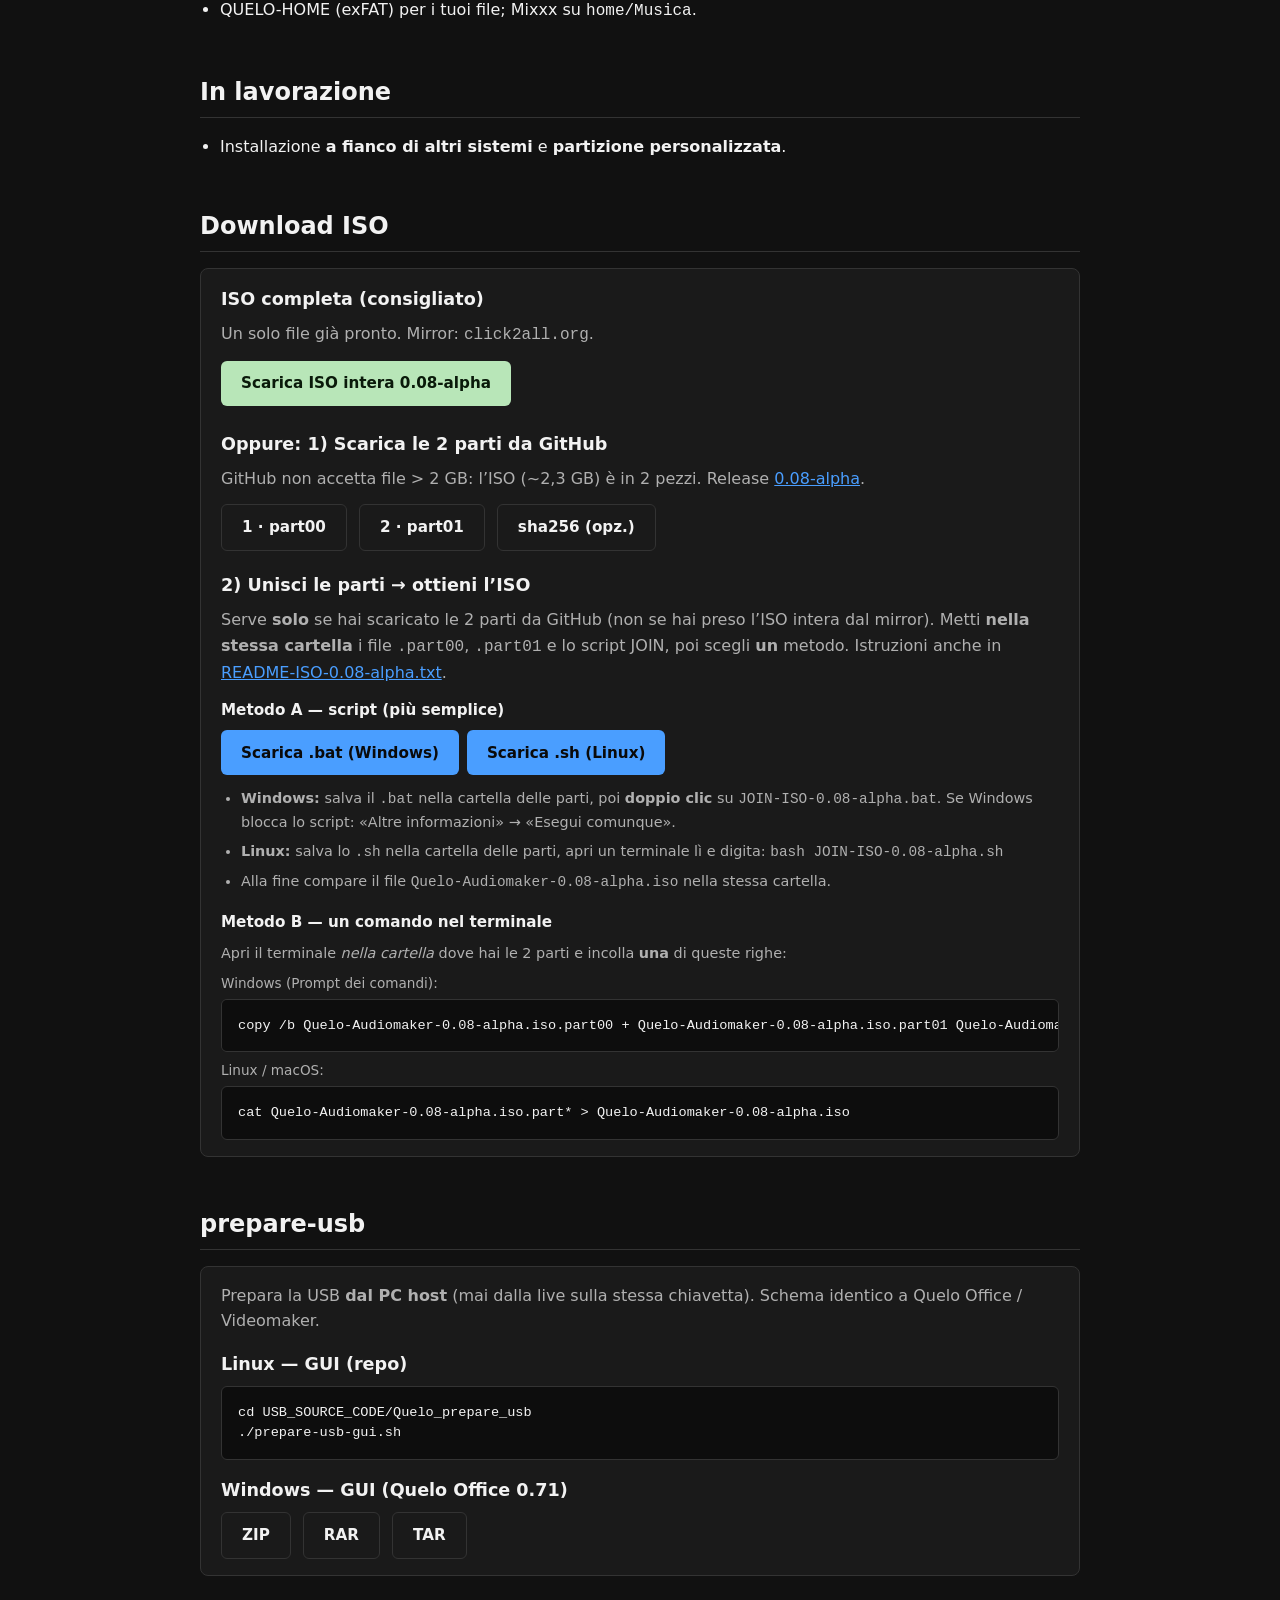
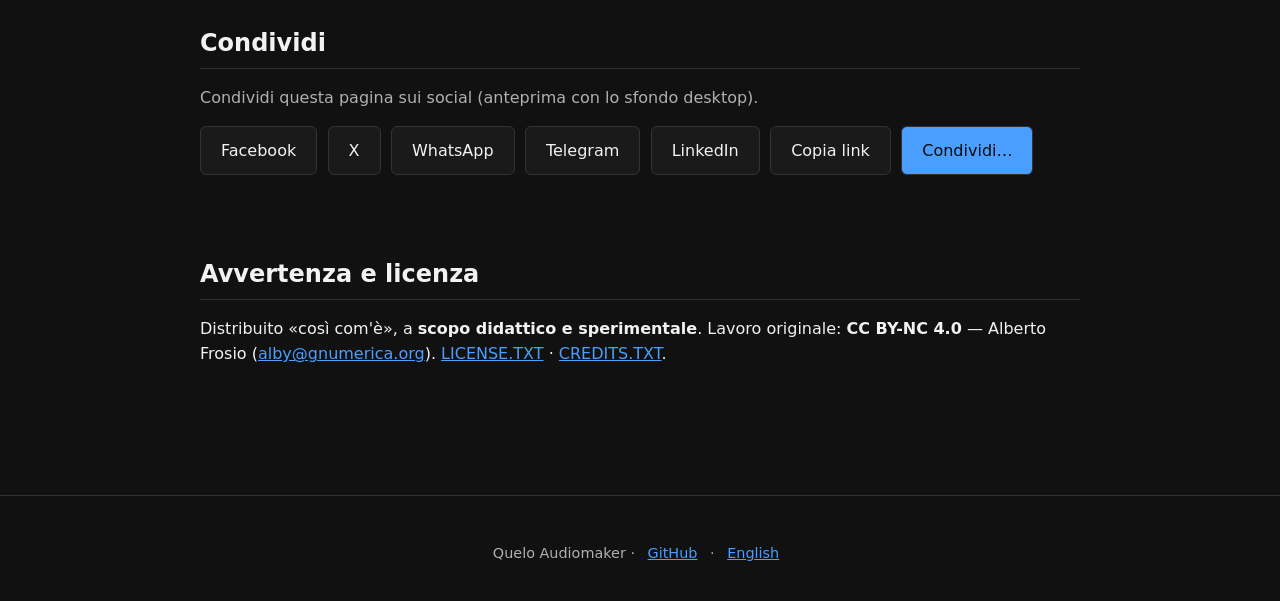
==== commit 6643f668: "Clarify JOIN .bat/.sh usage on the download page. Co-authored-by: Cursor <cursoragent@cursor.com>" ====
--- a/docs/index.html
+++ b/docs/index.html
@@ -231,20 +231,37 @@
           <a class="btn btn-secondary" href="https://github.com/alby-quelo/Quelo-Audiomaker/releases/download/0.08-alpha/Quelo-Audiomaker-0.08-alpha.iso.sha256">sha256 (opz.)</a>
         </div>
 
-        <h3 style="margin-top:1.25rem">2) Unisci le parti</h3>
+        <h3 style="margin-top:1.25rem">2) Unisci le parti → ottieni l’ISO</h3>
         <p style="margin:0.5rem 0 0.75rem;color:var(--text-muted)">
-          Istruzioni complete:
+          Serve <strong>solo</strong> se hai scaricato le 2 parti da GitHub
+          (non se hai preso l’ISO intera dal mirror).
+          Metti <strong>nella stessa cartella</strong> i file
+          <code>.part00</code>, <code>.part01</code> e lo script JOIN, poi scegli <strong>un</strong> metodo.
+          Istruzioni anche in
           <a href="README-ISO-0.08-alpha.txt">README-ISO-0.08-alpha.txt</a>.
-          Oppure i comandi:
-        </p>
-        <p style="margin:0.5rem 0 0.25rem;font-size:0.85rem;color:var(--text-muted)">Windows:</p>
-        <pre style="overflow:auto;font-size:0.85rem;margin:0 0 0.5rem">copy /b Quelo-Audiomaker-0.08-alpha.iso.part00 + Quelo-Audiomaker-0.08-alpha.iso.part01 Quelo-Audiomaker-0.08-alpha.iso</pre>
-        <p style="margin:0.5rem 0 0.25rem;font-size:0.85rem;color:var(--text-muted)">Linux / macOS:</p>
-        <pre style="overflow:auto;font-size:0.85rem;margin:0 0 0.75rem">cat Quelo-Audiomaker-0.08-alpha.iso.part* &gt; Quelo-Audiomaker-0.08-alpha.iso</pre>
+        </p>
+
+        <p style="margin:0 0 0.5rem;font-size:0.95rem"><strong>Metodo A — script (più semplice)</strong></p>
         <div class="cta-row" style="justify-content:flex-start;margin-top:0;flex-wrap:wrap;gap:0.5rem">
           <a class="btn btn-primary" href="JOIN-ISO-0.08-alpha.bat" download="JOIN-ISO-0.08-alpha.bat">Scarica .bat (Windows)</a>
           <a class="btn btn-primary" href="JOIN-ISO-0.08-alpha.sh" download="JOIN-ISO-0.08-alpha.sh">Scarica .sh (Linux)</a>
         </div>
+        <ul style="margin:0.75rem 0 0;padding-left:1.25rem;font-size:0.9rem;color:var(--text-muted)">
+          <li><strong>Windows:</strong> salva il <code>.bat</code> nella cartella delle parti, poi <strong>doppio clic</strong> su
+            <code>JOIN-ISO-0.08-alpha.bat</code>. Se Windows blocca lo script: «Altre informazioni» → «Esegui comunque».</li>
+          <li><strong>Linux:</strong> salva lo <code>.sh</code> nella cartella delle parti, apri un terminale lì e digita:
+            <code>bash JOIN-ISO-0.08-alpha.sh</code></li>
+          <li>Alla fine compare il file <code>Quelo-Audiomaker-0.08-alpha.iso</code> nella stessa cartella.</li>
+        </ul>
+
+        <p style="margin:1rem 0 0.5rem;font-size:0.95rem"><strong>Metodo B — un comando nel terminale</strong></p>
+        <p style="margin:0 0 0.35rem;font-size:0.9rem;color:var(--text-muted)">
+          Apri il terminale <em>nella cartella</em> dove hai le 2 parti e incolla <strong>una</strong> di queste righe:
+        </p>
+        <p style="margin:0.5rem 0 0.25rem;font-size:0.85rem;color:var(--text-muted)">Windows (Prompt dei comandi):</p>
+        <pre style="overflow:auto;font-size:0.85rem;margin:0 0 0.5rem">copy /b Quelo-Audiomaker-0.08-alpha.iso.part00 + Quelo-Audiomaker-0.08-alpha.iso.part01 Quelo-Audiomaker-0.08-alpha.iso</pre>
+        <p style="margin:0.5rem 0 0.25rem;font-size:0.85rem;color:var(--text-muted)">Linux / macOS:</p>
+        <pre style="overflow:auto;font-size:0.85rem;margin:0">cat Quelo-Audiomaker-0.08-alpha.iso.part* &gt; Quelo-Audiomaker-0.08-alpha.iso</pre>
       </div>
     </section>
 
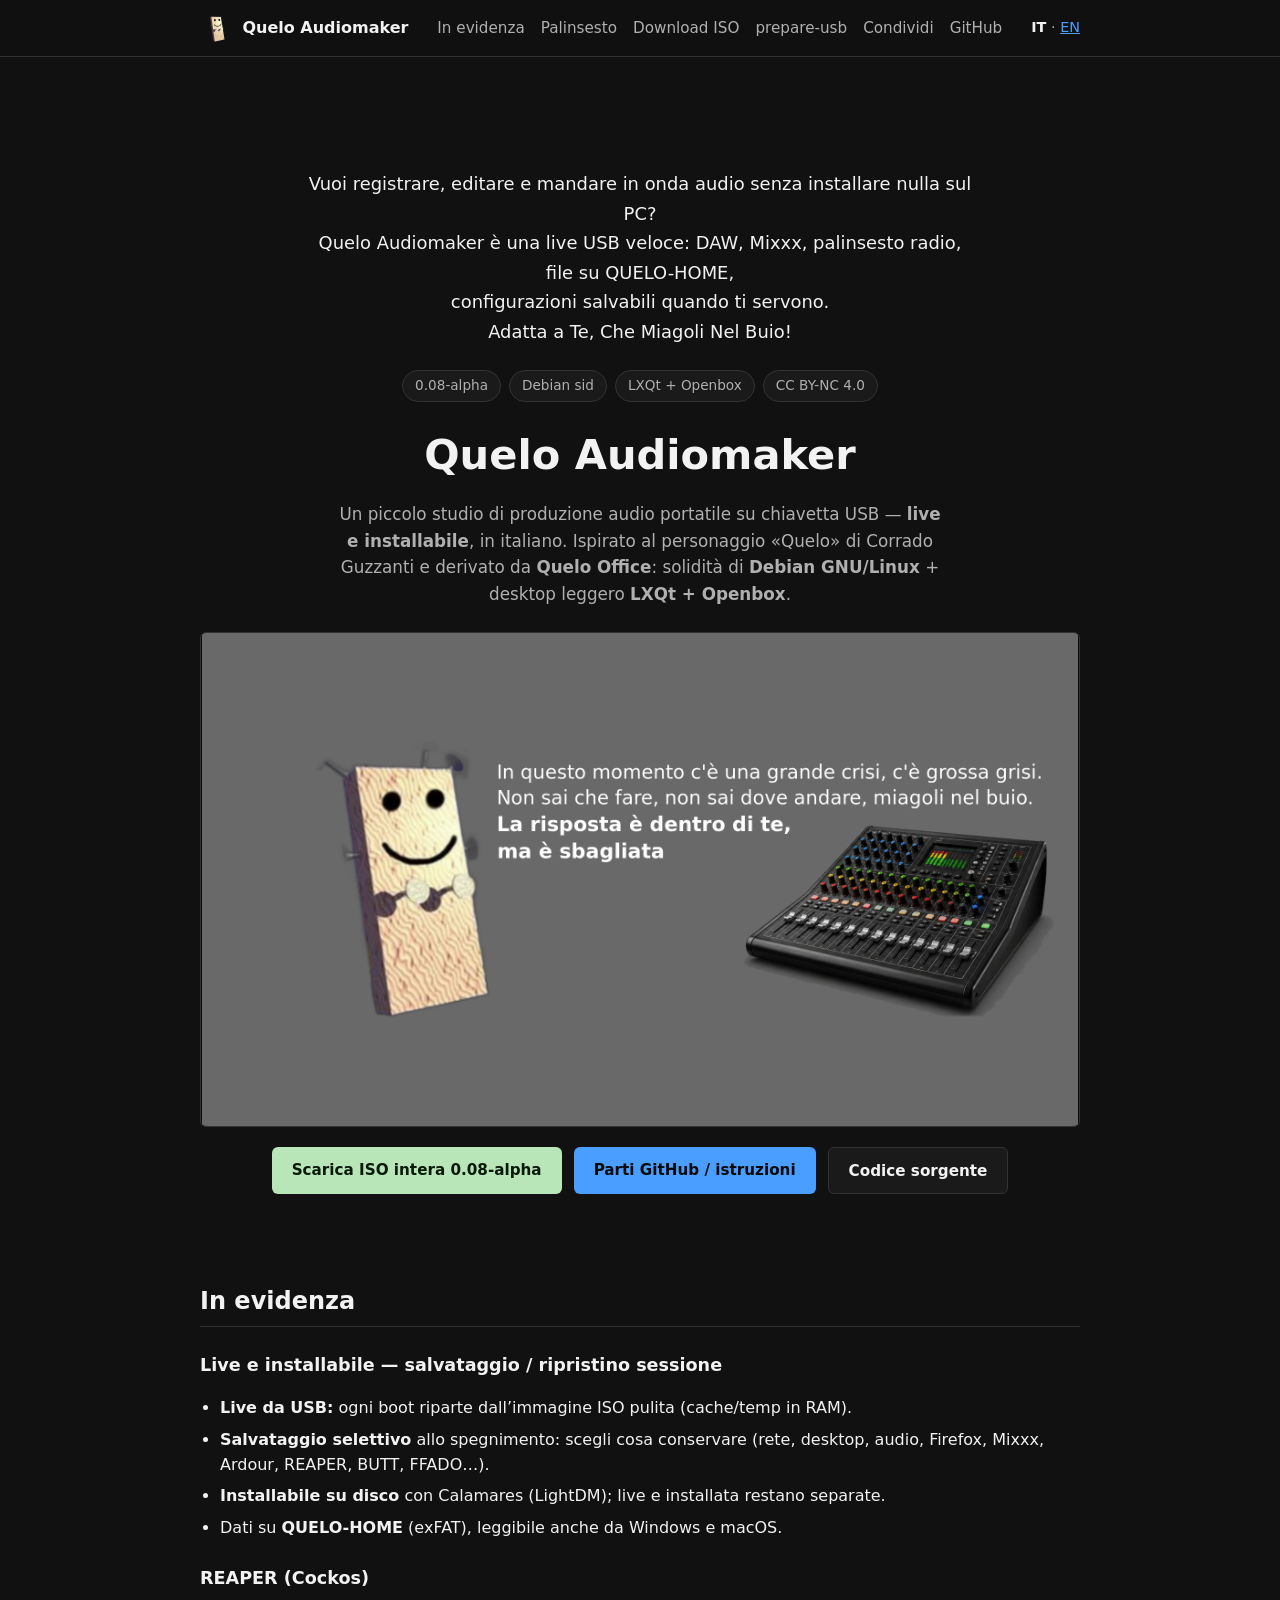
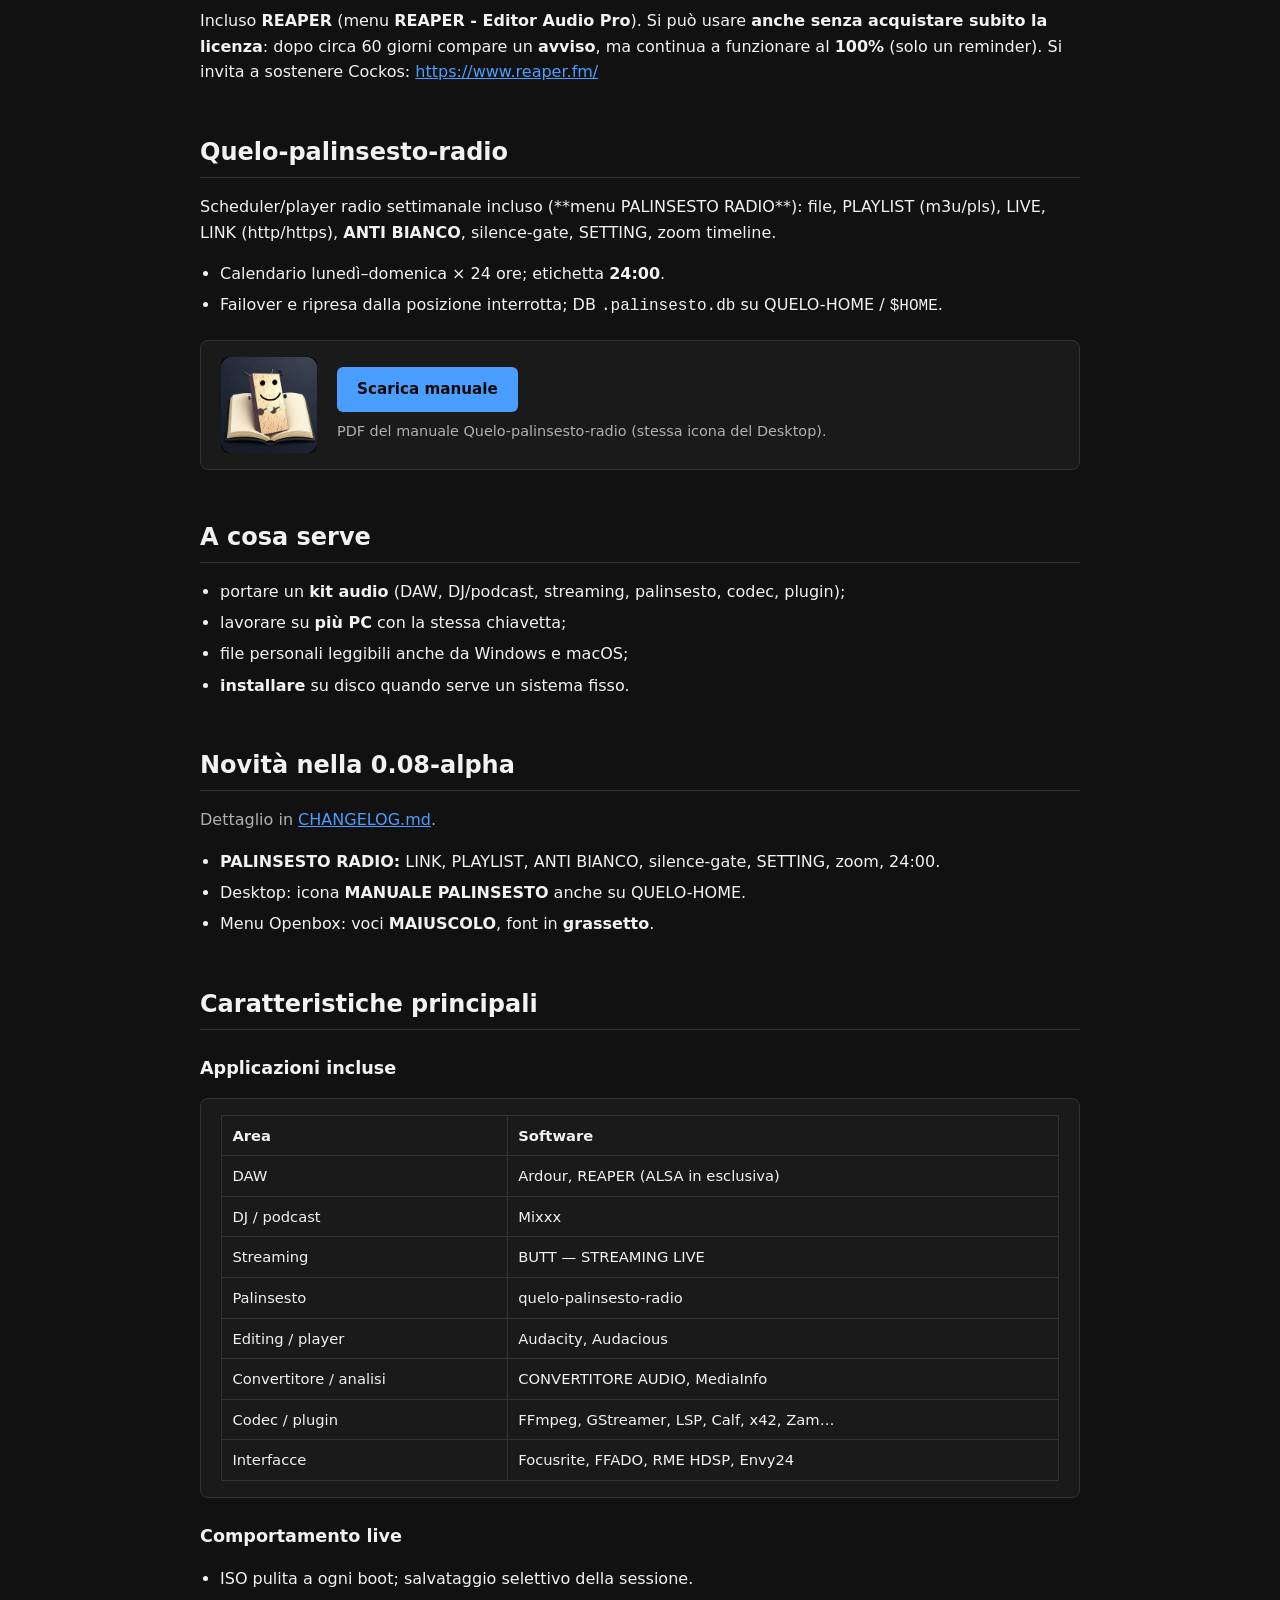
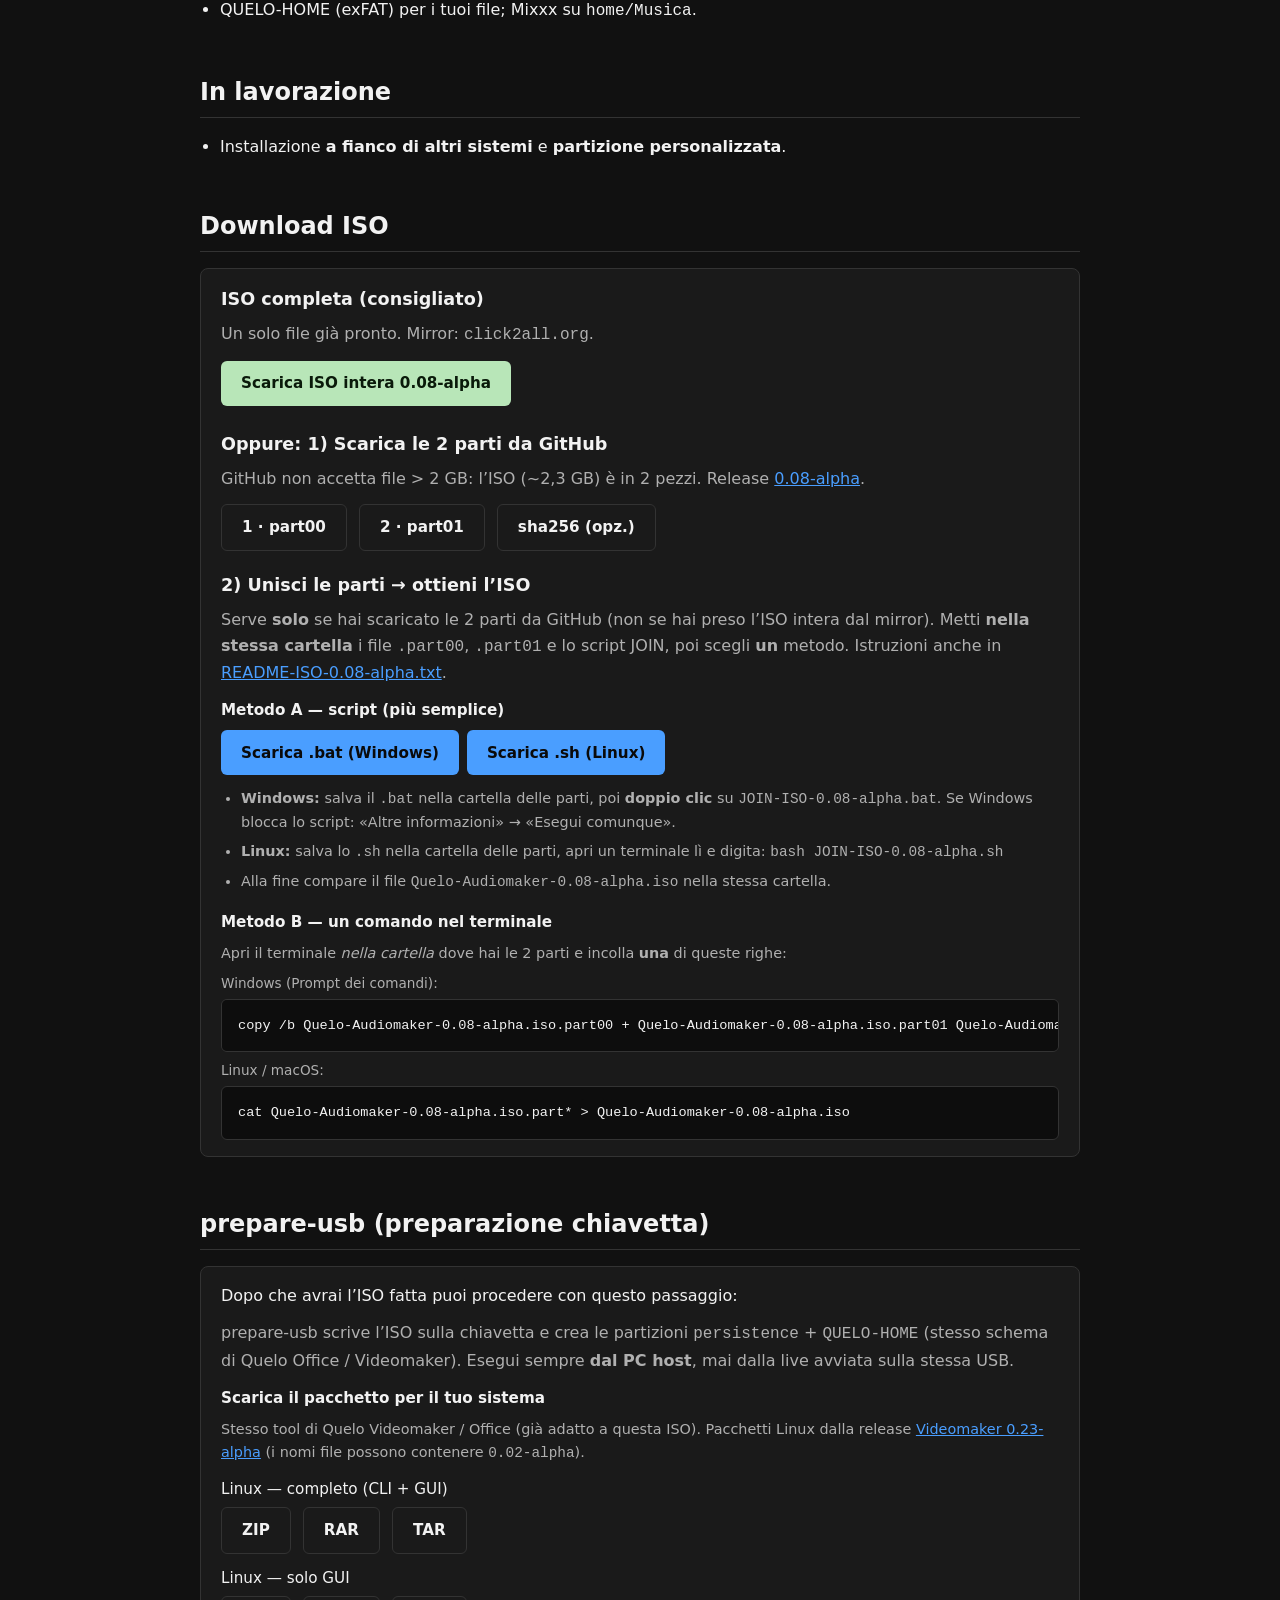
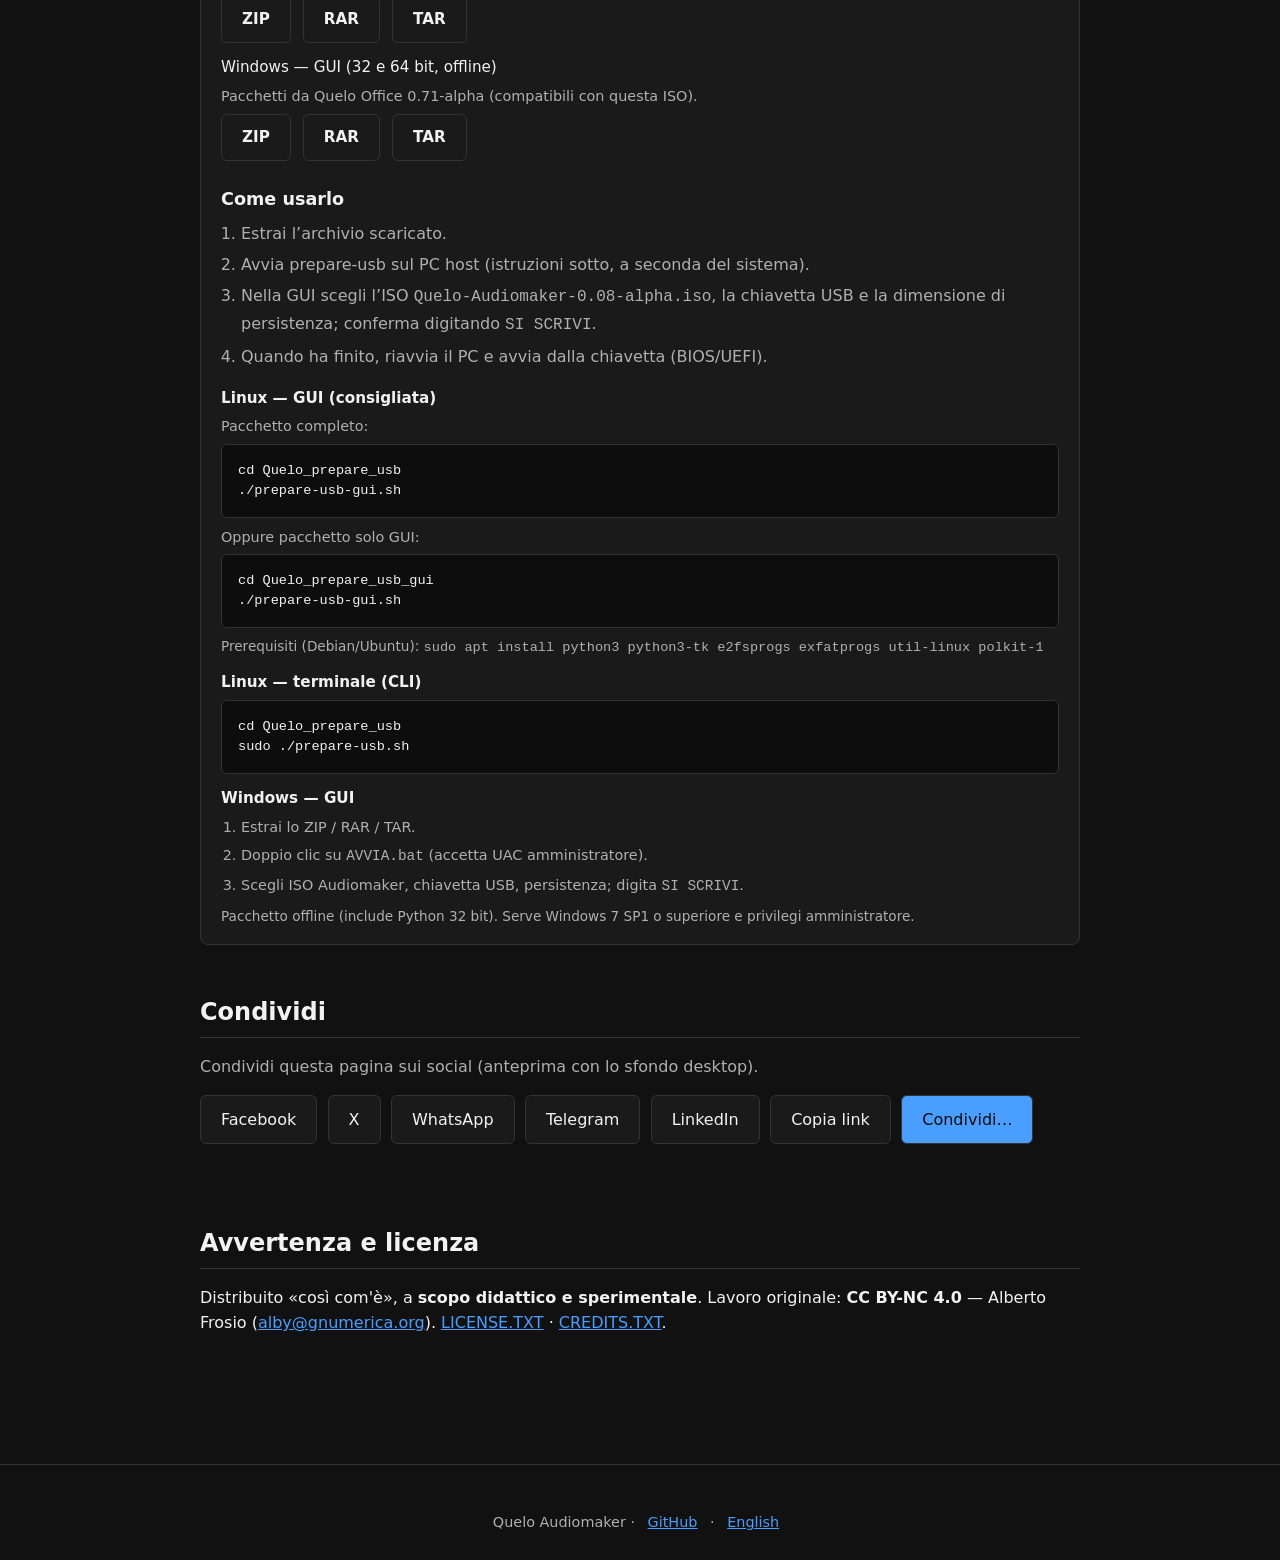
==== commit 3e6819b3: "Align prepare-usb docs with the Videomaker Pages section. Co-authored-by: Cursor <cursoragent@cursor" ====
--- a/docs/index.html
+++ b/docs/index.html
@@ -266,21 +266,82 @@
     </section>
 
     <section id="prepare-usb">
-      <h2>prepare-usb</h2>
+      <h2>prepare-usb (preparazione chiavetta)</h2>
       <div class="card" style="text-align:left">
+        <p style="margin:0 0 0.75rem">
+          Dopo che avrai l’ISO fatta puoi procedere con questo passaggio:
+        </p>
         <p style="margin:0 0 0.75rem;color:var(--text-muted)">
-          Prepara la USB <strong>dal PC host</strong> (mai dalla live sulla stessa chiavetta).
-          Schema identico a Quelo Office / Videomaker.
-        </p>
-        <h3 style="margin-top:1rem">Linux — GUI (repo)</h3>
-        <pre style="overflow:auto;font-size:0.85rem;margin:0 0 0.75rem">cd USB_SOURCE_CODE/Quelo_prepare_usb
-./prepare-usb-gui.sh</pre>
-        <h3 style="margin-top:1rem">Windows — GUI (Quelo Office 0.71)</h3>
+          prepare-usb scrive l’ISO sulla chiavetta e crea le partizioni
+          <code>persistence</code> + <code>QUELO-HOME</code> (stesso schema di Quelo Office / Videomaker).
+          Esegui sempre <strong>dal PC host</strong>, mai dalla live avviata sulla stessa USB.
+        </p>
+
+        <p style="margin:0 0 0.5rem;font-size:0.95rem"><strong>Scarica il pacchetto per il tuo sistema</strong></p>
+        <p style="margin:0 0 0.75rem;font-size:0.9rem;color:var(--text-muted)">
+          Stesso tool di Quelo Videomaker / Office (già adatto a questa ISO).
+          Pacchetti Linux dalla release
+          <a href="https://github.com/alby-quelo/quelo-videomaker/releases/tag/0.23-alpha">Videomaker 0.23-alpha</a>
+          (i nomi file possono contenere <code>0.02-alpha</code>).
+        </p>
+
+        <p style="margin:0.75rem 0 0.35rem;font-size:0.95rem">Linux — completo (CLI + GUI)</p>
+        <div class="cta-row" style="justify-content:flex-start;margin-top:0;flex-wrap:wrap">
+          <a class="btn btn-secondary" href="https://github.com/alby-quelo/quelo-videomaker/releases/download/0.23-alpha/Quelo_prepare_usb-0.02-alpha.zip">ZIP</a>
+          <a class="btn btn-secondary" href="https://github.com/alby-quelo/quelo-videomaker/releases/download/0.23-alpha/Quelo_prepare_usb-0.02-alpha.rar">RAR</a>
+          <a class="btn btn-secondary" href="https://github.com/alby-quelo/quelo-videomaker/releases/download/0.23-alpha/Quelo_prepare_usb-0.02-alpha.tar">TAR</a>
+        </div>
+
+        <p style="margin:0.75rem 0 0.35rem;font-size:0.95rem">Linux — solo GUI</p>
+        <div class="cta-row" style="justify-content:flex-start;margin-top:0;flex-wrap:wrap">
+          <a class="btn btn-secondary" href="https://github.com/alby-quelo/quelo-videomaker/releases/download/0.23-alpha/Quelo_prepare_usb_gui-0.02-alpha.zip">ZIP</a>
+          <a class="btn btn-secondary" href="https://github.com/alby-quelo/quelo-videomaker/releases/download/0.23-alpha/Quelo_prepare_usb_gui-0.02-alpha.rar">RAR</a>
+          <a class="btn btn-secondary" href="https://github.com/alby-quelo/quelo-videomaker/releases/download/0.23-alpha/Quelo_prepare_usb_gui-0.02-alpha.tar">TAR</a>
+        </div>
+
+        <p style="margin:0.75rem 0 0.35rem;font-size:0.95rem">Windows — GUI (32 e 64 bit, offline)</p>
+        <p style="margin:0 0 0.35rem;font-size:0.9rem;color:var(--text-muted)">
+          Pacchetti da Quelo Office 0.71-alpha (compatibili con questa ISO).
+        </p>
         <div class="cta-row" style="justify-content:flex-start;margin-top:0;flex-wrap:wrap">
           <a class="btn btn-secondary" href="https://github.com/alby-quelo/quelo-office/releases/download/0.71-alpha/Quelo-prepare_usb_windows.zip">ZIP</a>
           <a class="btn btn-secondary" href="https://github.com/alby-quelo/quelo-office/releases/download/0.71-alpha/Quelo-prepare_usb_windows.rar">RAR</a>
           <a class="btn btn-secondary" href="https://github.com/alby-quelo/quelo-office/releases/download/0.71-alpha/Quelo-prepare_usb_windows.tar">TAR</a>
         </div>
+
+        <h3 style="margin-top:1.5rem">Come usarlo</h3>
+        <ol style="margin:0.5rem 0 1rem;padding-left:1.25rem;color:var(--text-muted)">
+          <li>Estrai l’archivio scaricato.</li>
+          <li>Avvia prepare-usb sul PC host (istruzioni sotto, a seconda del sistema).</li>
+          <li>Nella GUI scegli l’ISO <code>Quelo-Audiomaker-0.08-alpha.iso</code>, la chiavetta USB e la dimensione di persistenza; conferma digitando <code>SI SCRIVI</code>.</li>
+          <li>Quando ha finito, riavvia il PC e avvia dalla chiavetta (BIOS/UEFI).</li>
+        </ol>
+
+        <p style="margin:0 0 0.35rem;font-size:0.95rem"><strong>Linux — GUI (consigliata)</strong></p>
+        <p style="margin:0 0 0.35rem;font-size:0.9rem;color:var(--text-muted)">Pacchetto completo:</p>
+        <pre style="overflow:auto;font-size:0.85rem;margin:0 0 0.5rem">cd Quelo_prepare_usb
+./prepare-usb-gui.sh</pre>
+        <p style="margin:0 0 0.35rem;font-size:0.9rem;color:var(--text-muted)">Oppure pacchetto solo GUI:</p>
+        <pre style="overflow:auto;font-size:0.85rem;margin:0 0 0.5rem">cd Quelo_prepare_usb_gui
+./prepare-usb-gui.sh</pre>
+        <p style="margin:0 0 0.75rem;font-size:0.85rem;color:var(--text-muted)">
+          Prerequisiti (Debian/Ubuntu):
+          <code>sudo apt install python3 python3-tk e2fsprogs exfatprogs util-linux polkit-1</code>
+        </p>
+
+        <p style="margin:0 0 0.35rem;font-size:0.95rem"><strong>Linux — terminale (CLI)</strong></p>
+        <pre style="overflow:auto;font-size:0.85rem;margin:0 0 0.75rem">cd Quelo_prepare_usb
+sudo ./prepare-usb.sh</pre>
+
+        <p style="margin:0 0 0.35rem;font-size:0.95rem"><strong>Windows — GUI</strong></p>
+        <ol style="margin:0.35rem 0 0.5rem;padding-left:1.25rem;font-size:0.9rem;color:var(--text-muted)">
+          <li>Estrai lo ZIP / RAR / TAR.</li>
+          <li>Doppio clic su <code>AVVIA.bat</code> (accetta UAC amministratore).</li>
+          <li>Scegli ISO Audiomaker, chiavetta USB, persistenza; digita <code>SI SCRIVI</code>.</li>
+        </ol>
+        <p style="margin:0;font-size:0.85rem;color:var(--text-muted)">
+          Pacchetto offline (include Python 32 bit). Serve Windows 7 SP1 o superiore e privilegi amministratore.
+        </p>
       </div>
     </section>
 
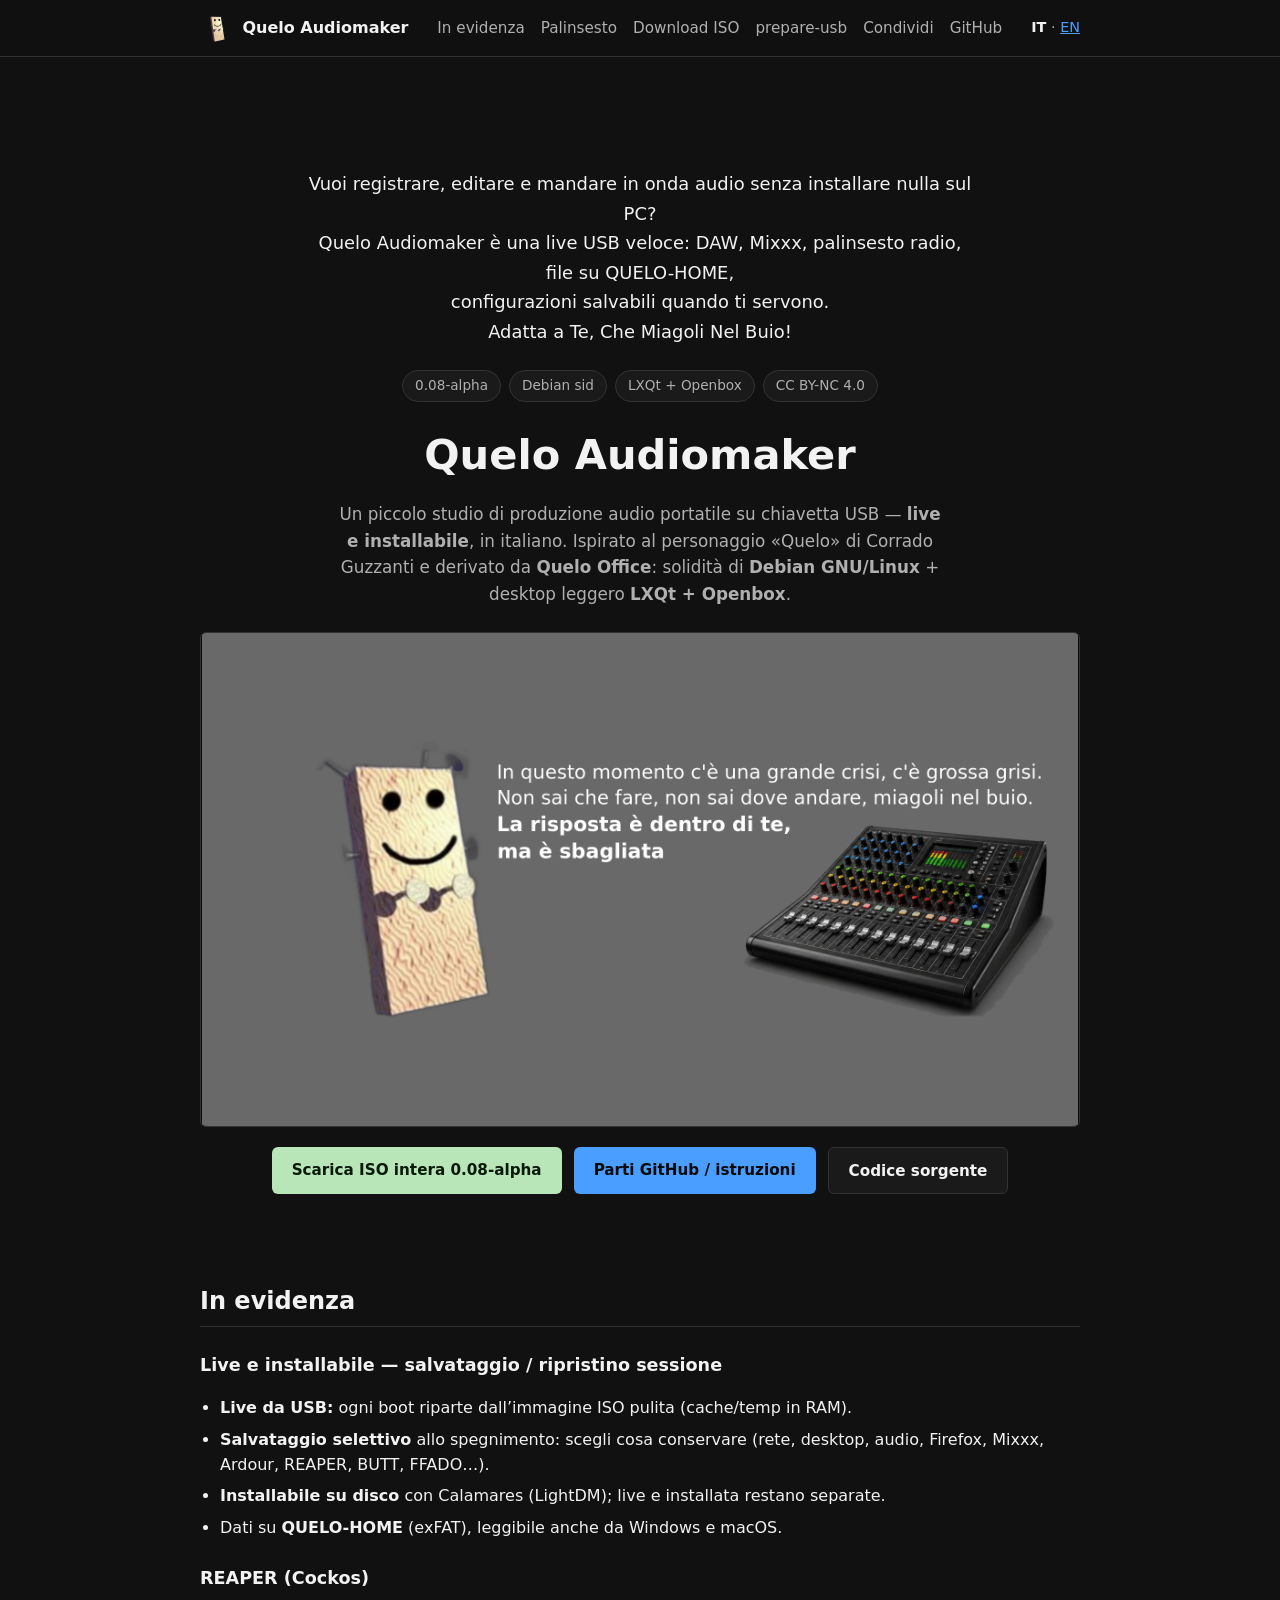
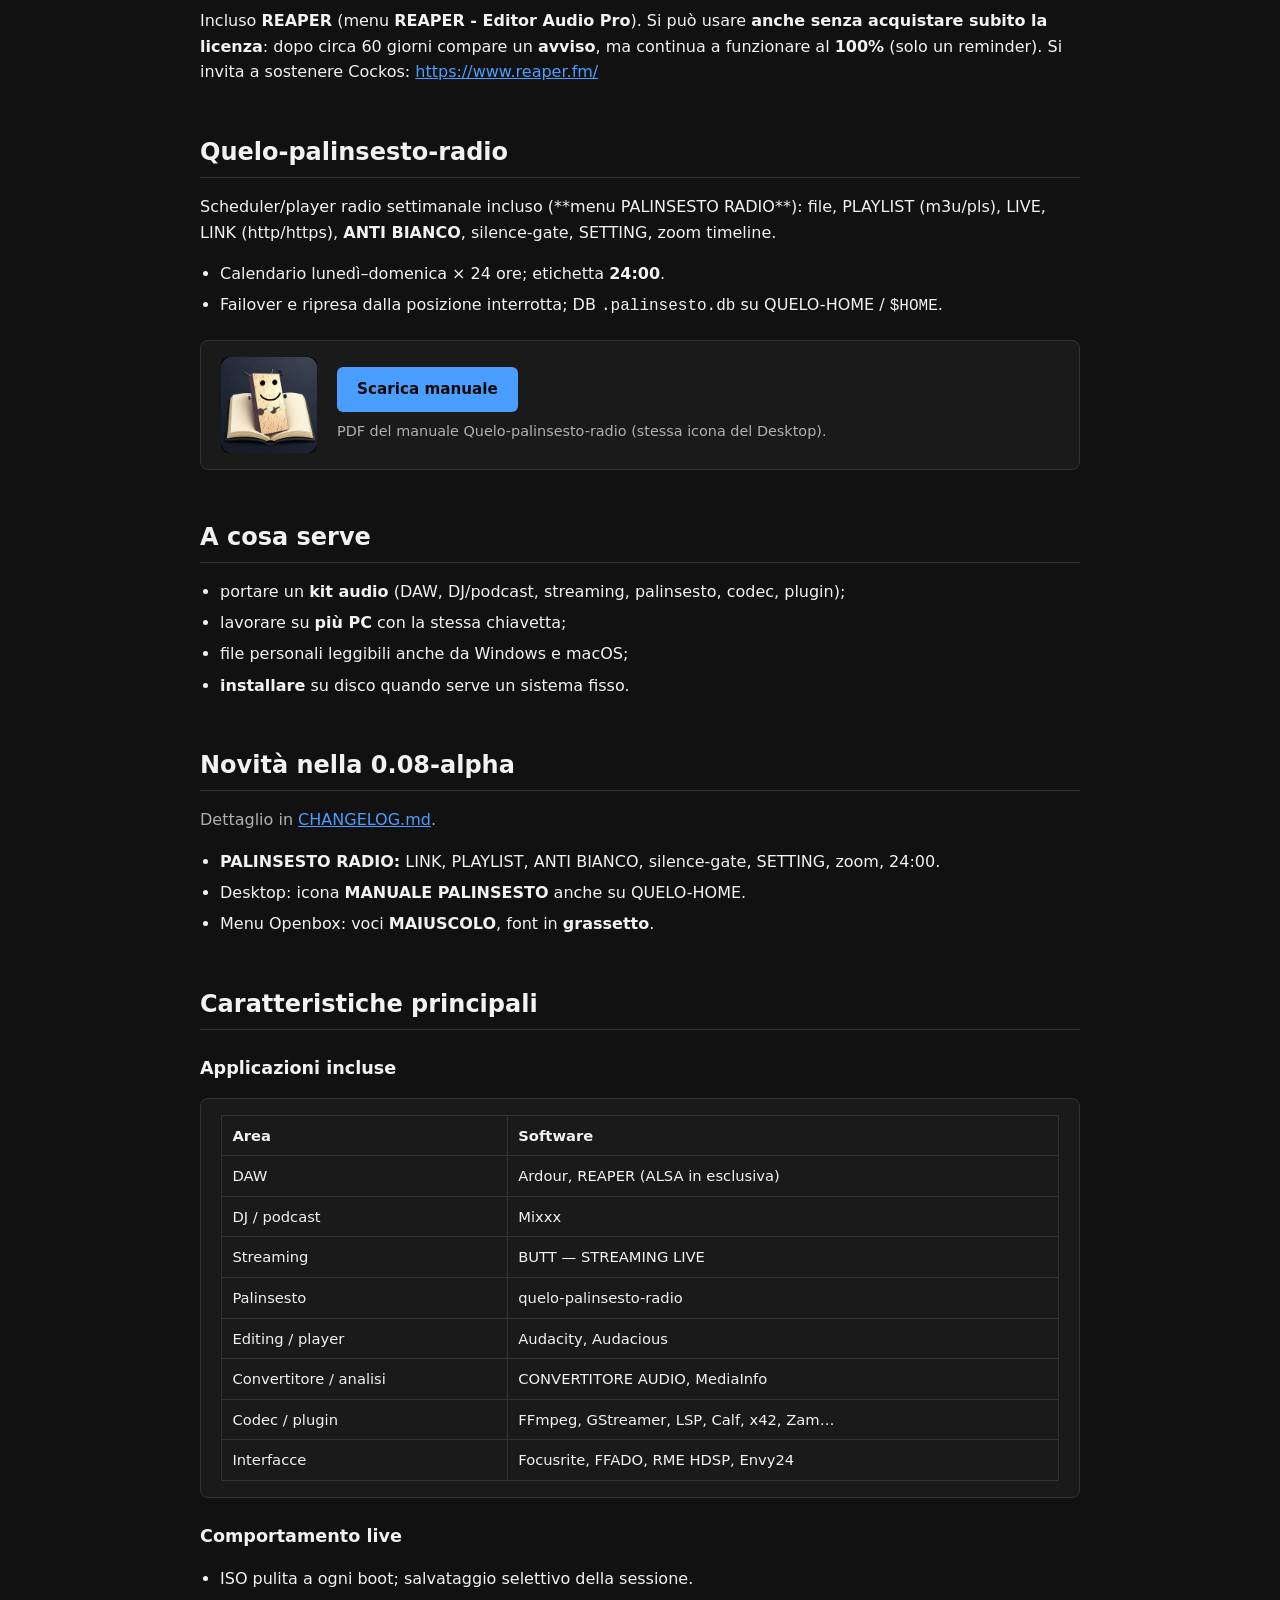
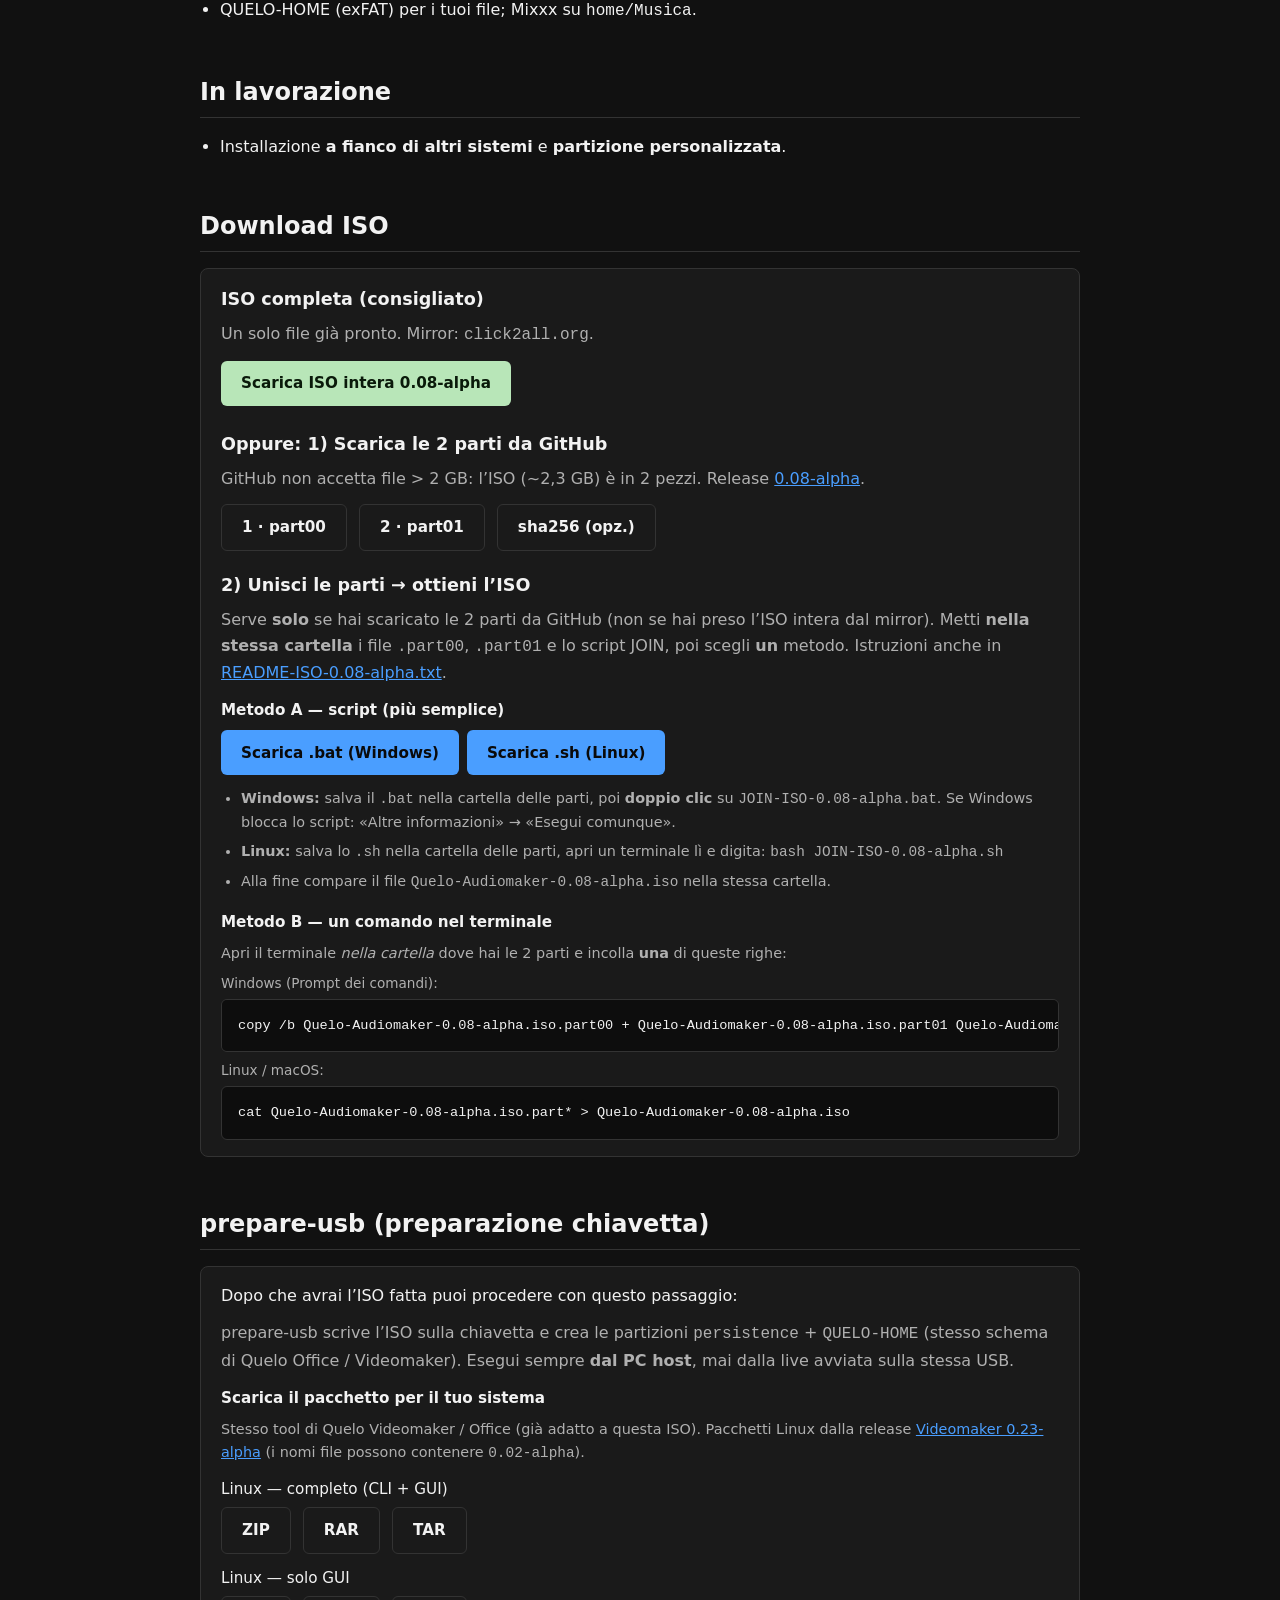
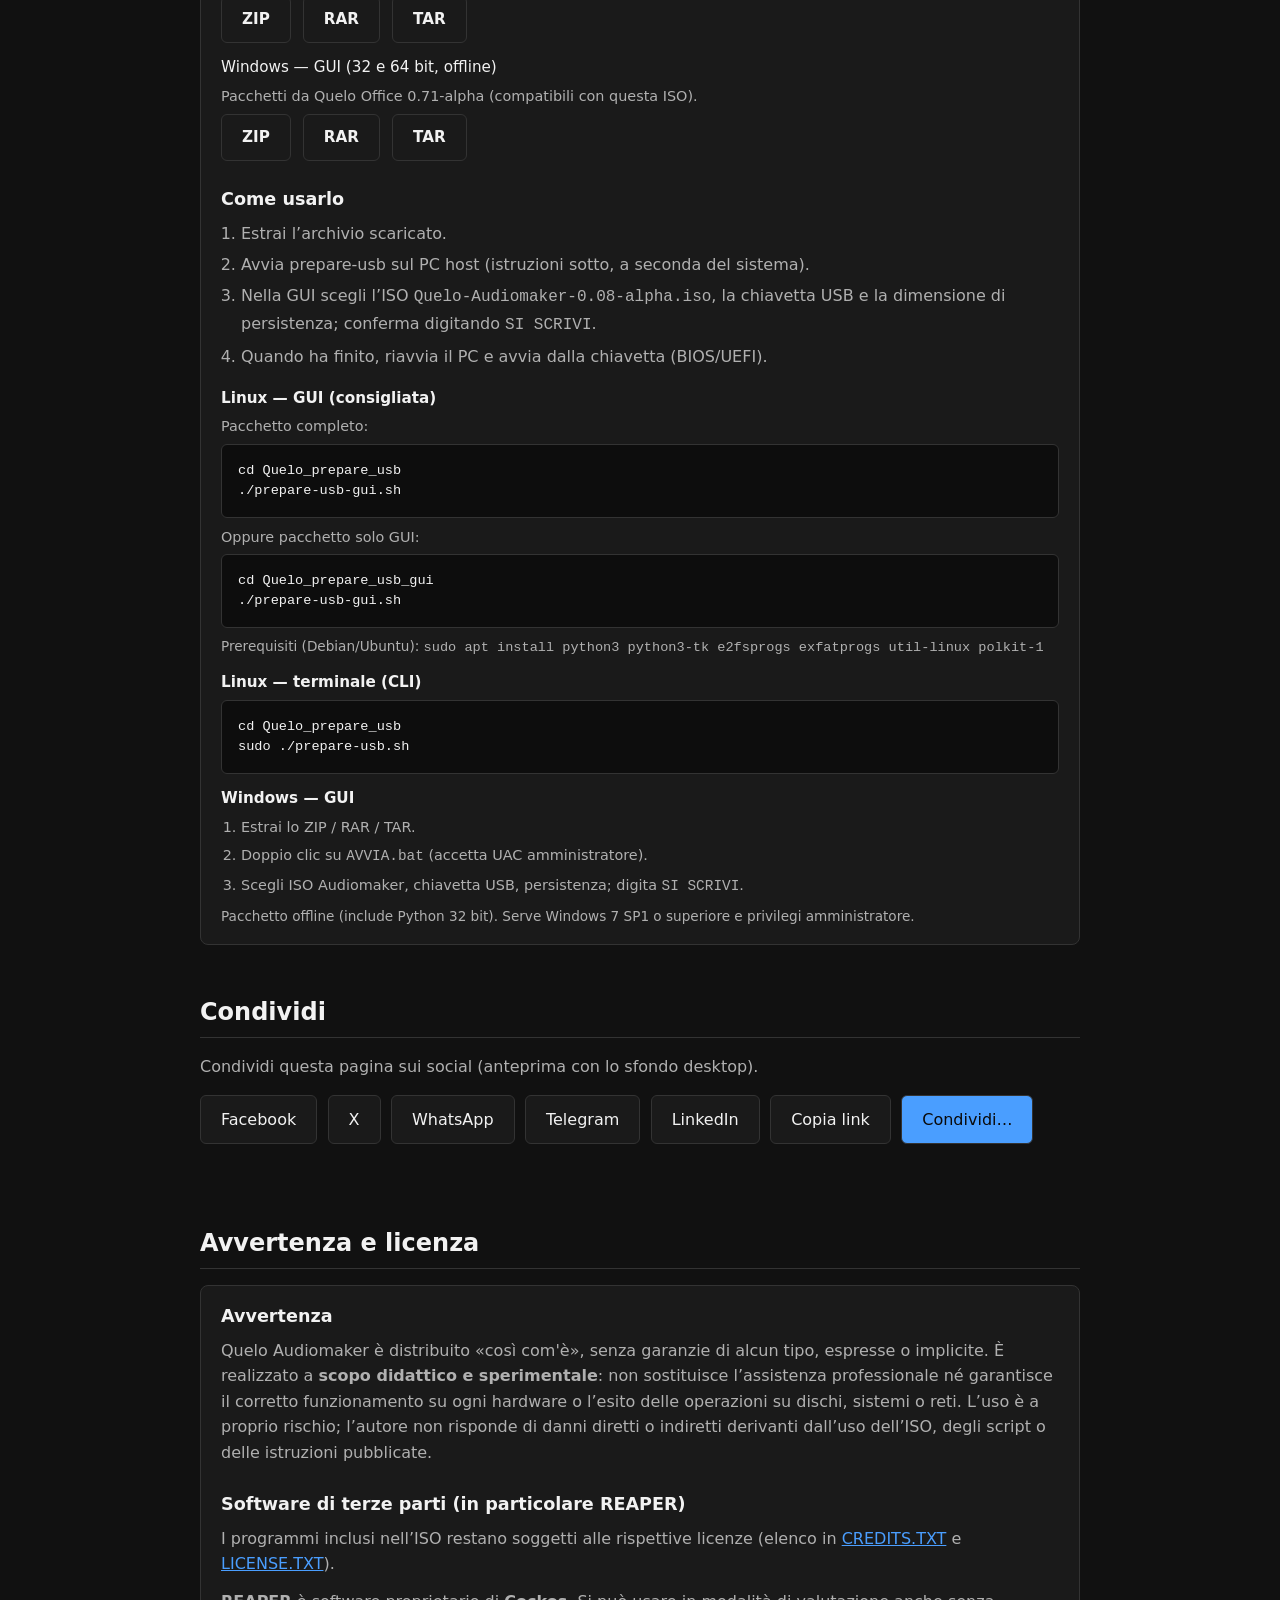
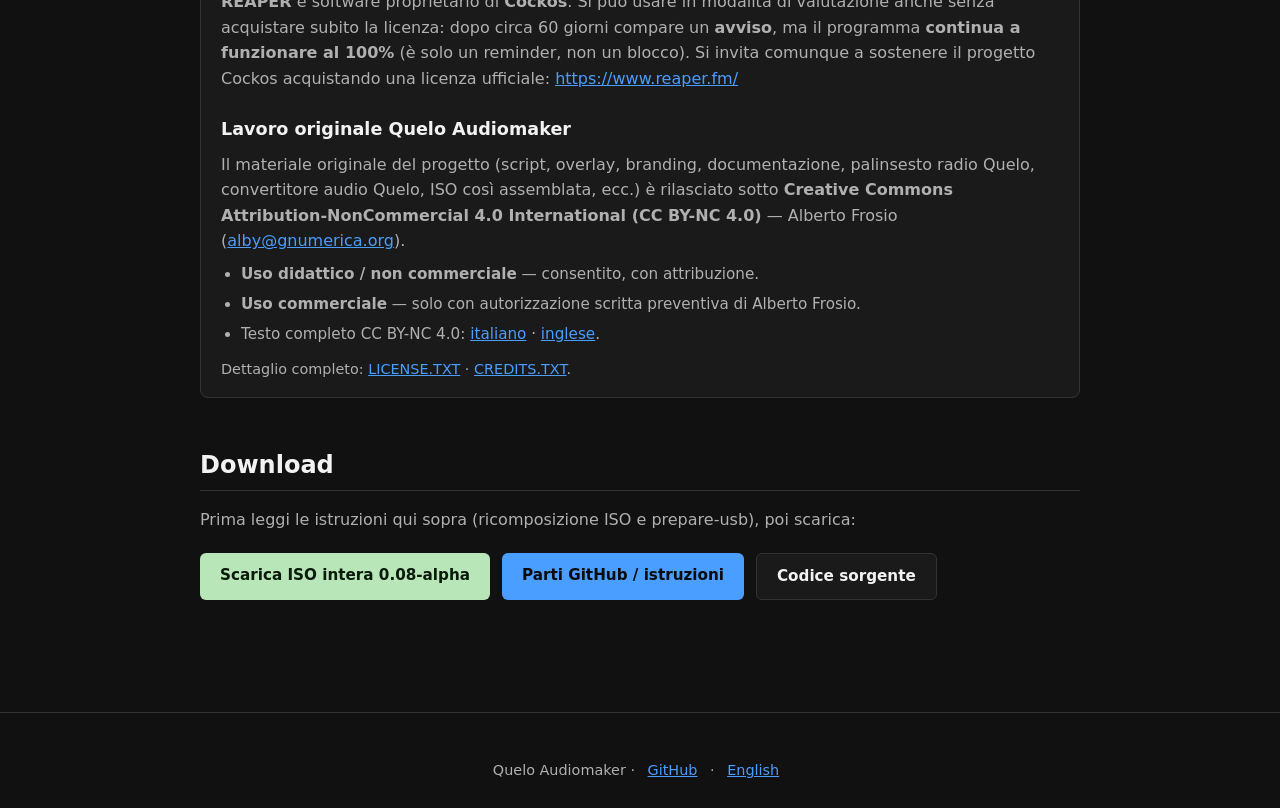
==== commit 6cf623c2: "Expand disclaimer and license on the Pages site. Match README detail on liability, REAPER evaluation" ====
--- a/docs/index.html
+++ b/docs/index.html
@@ -360,15 +360,74 @@
       <p id="share-status" class="share-status" aria-live="polite"></p>
     </section>
 
-    <section>
+    <section id="avvertenza">
       <h2>Avvertenza e licenza</h2>
-      <p>
-        Distribuito «così com'è», a <strong>scopo didattico e sperimentale</strong>. Lavoro originale:
-        <strong>CC BY-NC 4.0</strong> — Alberto Frosio
-        (<a href="mailto:alby@gnumerica.org">alby@gnumerica.org</a>).
-        <a href="https://github.com/alby-quelo/Quelo-Audiomaker/blob/main/LICENSE.TXT">LICENSE.TXT</a> ·
-        <a href="https://github.com/alby-quelo/Quelo-Audiomaker/blob/main/CREDITS.TXT">CREDITS.TXT</a>.
-      </p>
+      <div class="card" style="text-align:left">
+        <h3 style="margin-top:0">Avvertenza</h3>
+        <p style="margin:0 0 0.75rem;color:var(--text-muted)">
+          Quelo Audiomaker è distribuito «così com'è», senza garanzie di alcun tipo,
+          espresse o implicite. È realizzato a <strong>scopo didattico e sperimentale</strong>:
+          non sostituisce l’assistenza professionale né garantisce il corretto funzionamento
+          su ogni hardware o l’esito delle operazioni su dischi, sistemi o reti.
+          L’uso è a proprio rischio; l’autore non risponde di danni diretti o indiretti
+          derivanti dall’uso dell’ISO, degli script o delle istruzioni pubblicate.
+        </p>
+
+        <h3>Software di terze parti (in particolare REAPER)</h3>
+        <p style="margin:0 0 0.75rem;color:var(--text-muted)">
+          I programmi inclusi nell’ISO restano soggetti alle rispettive licenze
+          (elenco in <a href="https://github.com/alby-quelo/Quelo-Audiomaker/blob/main/CREDITS.TXT">CREDITS.TXT</a>
+          e <a href="https://github.com/alby-quelo/Quelo-Audiomaker/blob/main/LICENSE.TXT">LICENSE.TXT</a>).
+        </p>
+        <p style="margin:0 0 0.75rem;color:var(--text-muted)">
+          <strong>REAPER</strong> è software proprietario di <strong>Cockos</strong>.
+          Si può usare in modalità di valutazione anche senza acquistare subito la licenza:
+          dopo circa 60 giorni compare un <strong>avviso</strong>, ma il programma
+          <strong>continua a funzionare al 100%</strong> (è solo un reminder, non un blocco).
+          Si invita comunque a sostenere il progetto Cockos acquistando una licenza ufficiale:
+          <a href="https://www.reaper.fm/" rel="noopener">https://www.reaper.fm/</a>
+        </p>
+
+        <h3>Lavoro originale Quelo Audiomaker</h3>
+        <p style="margin:0 0 0.5rem;color:var(--text-muted)">
+          Il materiale originale del progetto (script, overlay, branding, documentazione,
+          palinsesto radio Quelo, convertitore audio Quelo, ISO così assemblata, ecc.)
+          è rilasciato sotto
+          <strong>Creative Commons Attribution-NonCommercial 4.0 International (CC BY-NC 4.0)</strong>
+          — Alberto Frosio
+          (<a href="mailto:alby@gnumerica.org">alby@gnumerica.org</a>).
+        </p>
+        <ul style="margin:0 0 0.75rem;padding-left:1.25rem;color:var(--text-muted);font-size:0.95rem">
+          <li><strong>Uso didattico / non commerciale</strong> — consentito, con attribuzione.</li>
+          <li><strong>Uso commerciale</strong> — solo con autorizzazione scritta preventiva di Alberto Frosio.</li>
+          <li>Testo completo CC BY-NC 4.0:
+            <a href="https://creativecommons.org/licenses/by-nc/4.0/legalcode.it" rel="noopener">italiano</a> ·
+            <a href="https://creativecommons.org/licenses/by-nc/4.0/legalcode" rel="noopener">inglese</a>.</li>
+        </ul>
+        <p style="margin:0;font-size:0.9rem;color:var(--text-muted)">
+          Dettaglio completo:
+          <a href="https://github.com/alby-quelo/Quelo-Audiomaker/blob/main/LICENSE.TXT">LICENSE.TXT</a> ·
+          <a href="https://github.com/alby-quelo/Quelo-Audiomaker/blob/main/CREDITS.TXT">CREDITS.TXT</a>.
+        </p>
+      </div>
+    </section>
+
+    <section id="download">
+      <h2>Download</h2>
+      <p style="color:var(--text-muted)">
+        Prima leggi le istruzioni qui sopra (ricomposizione ISO e prepare-usb), poi scarica:
+      </p>
+      <div class="cta-row" style="justify-content:flex-start">
+        <a class="btn btn-mirror" href="https://click2all.org/iso/Quelo-Audiomaker-0.08-alpha.iso">
+          Scarica ISO intera 0.08-alpha
+        </a>
+        <a class="btn btn-primary" href="#iso-parti">
+          Parti GitHub / istruzioni
+        </a>
+        <a class="btn btn-secondary" href="https://github.com/alby-quelo/Quelo-Audiomaker">
+          Codice sorgente
+        </a>
+      </div>
     </section>
   </main>
 
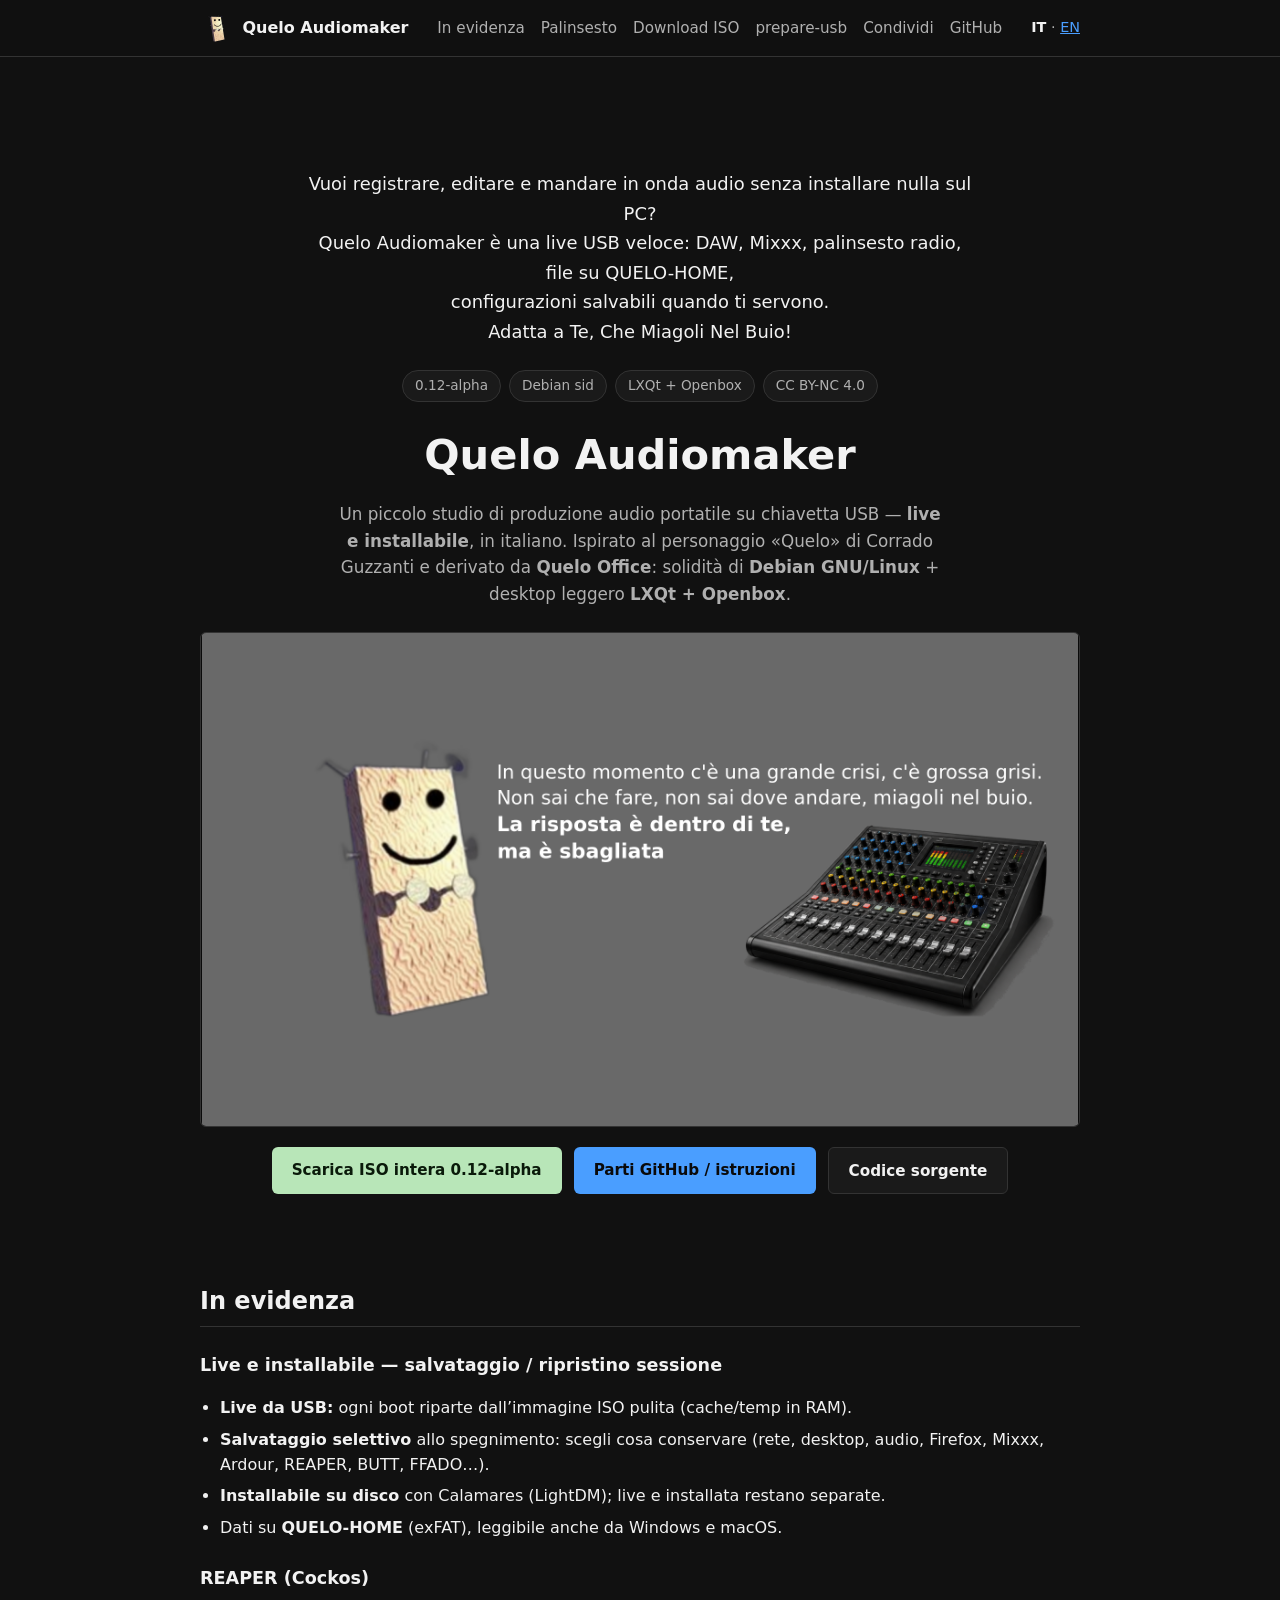
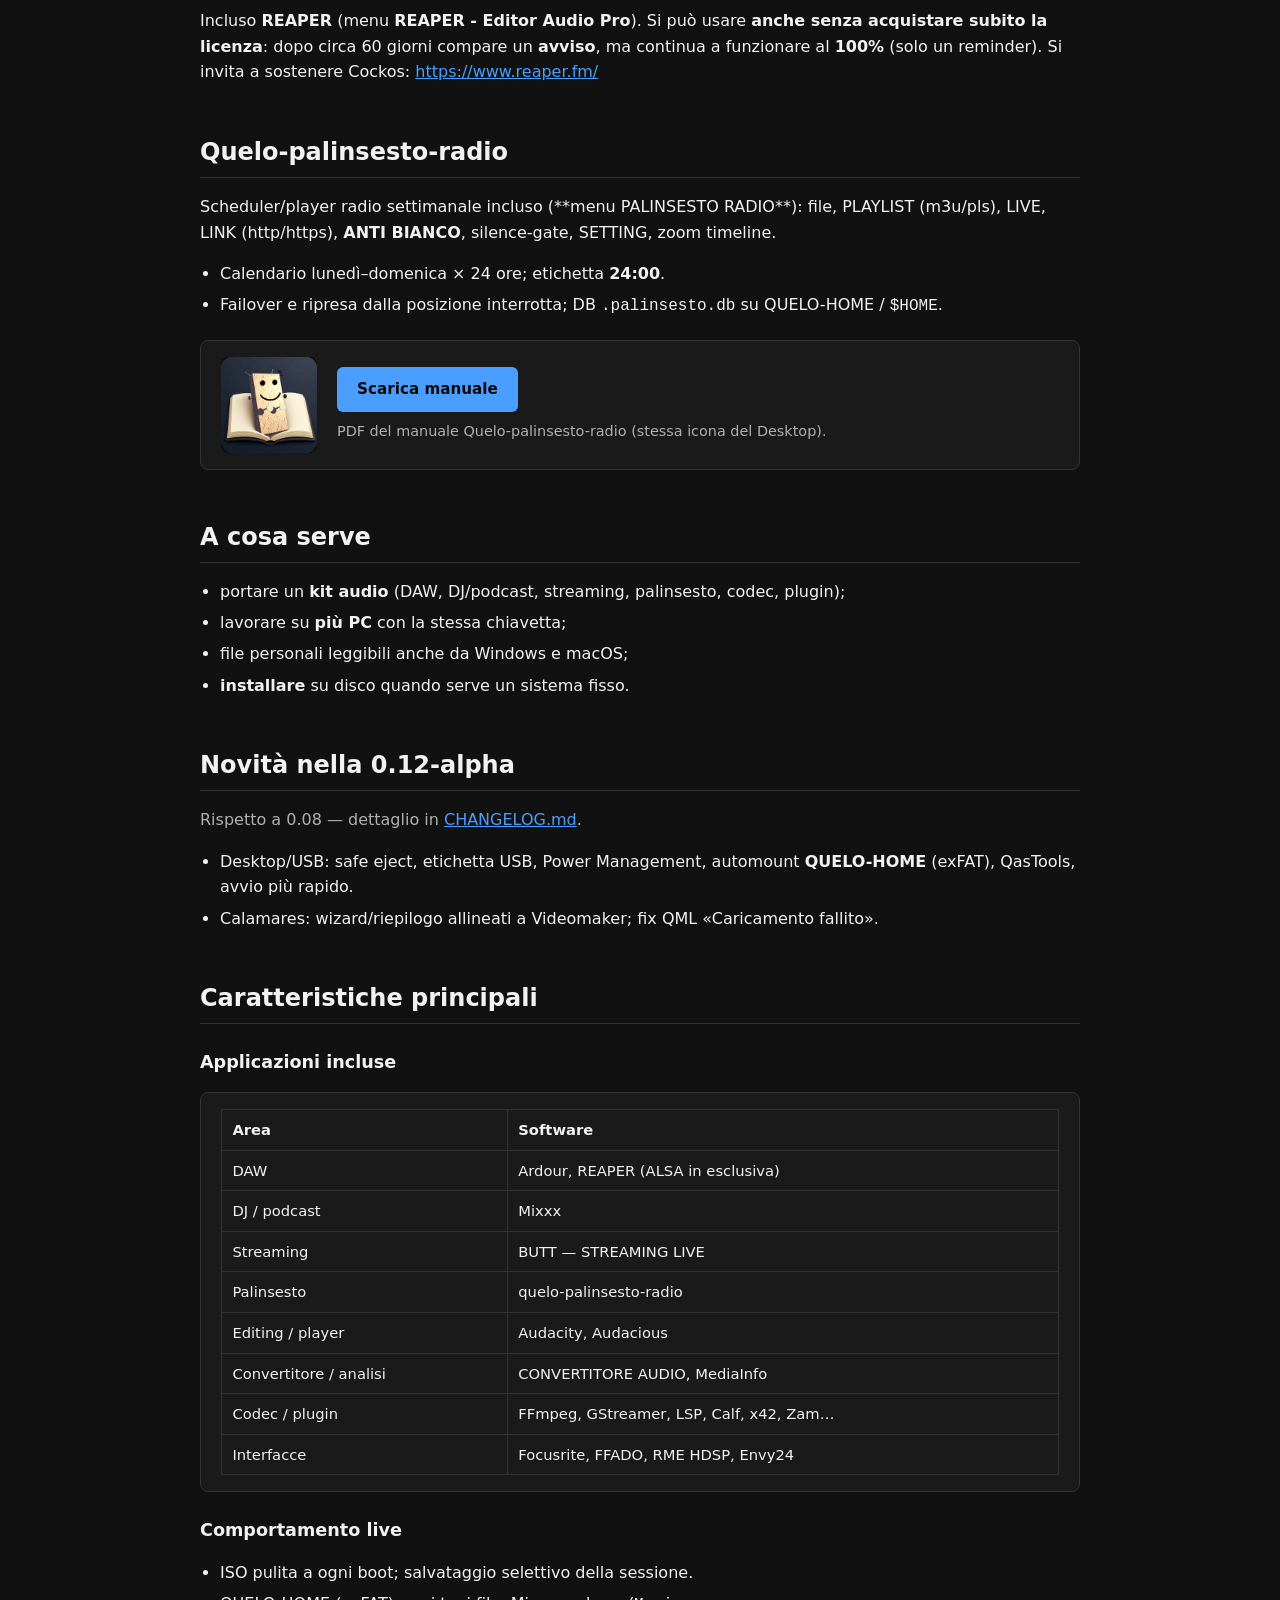
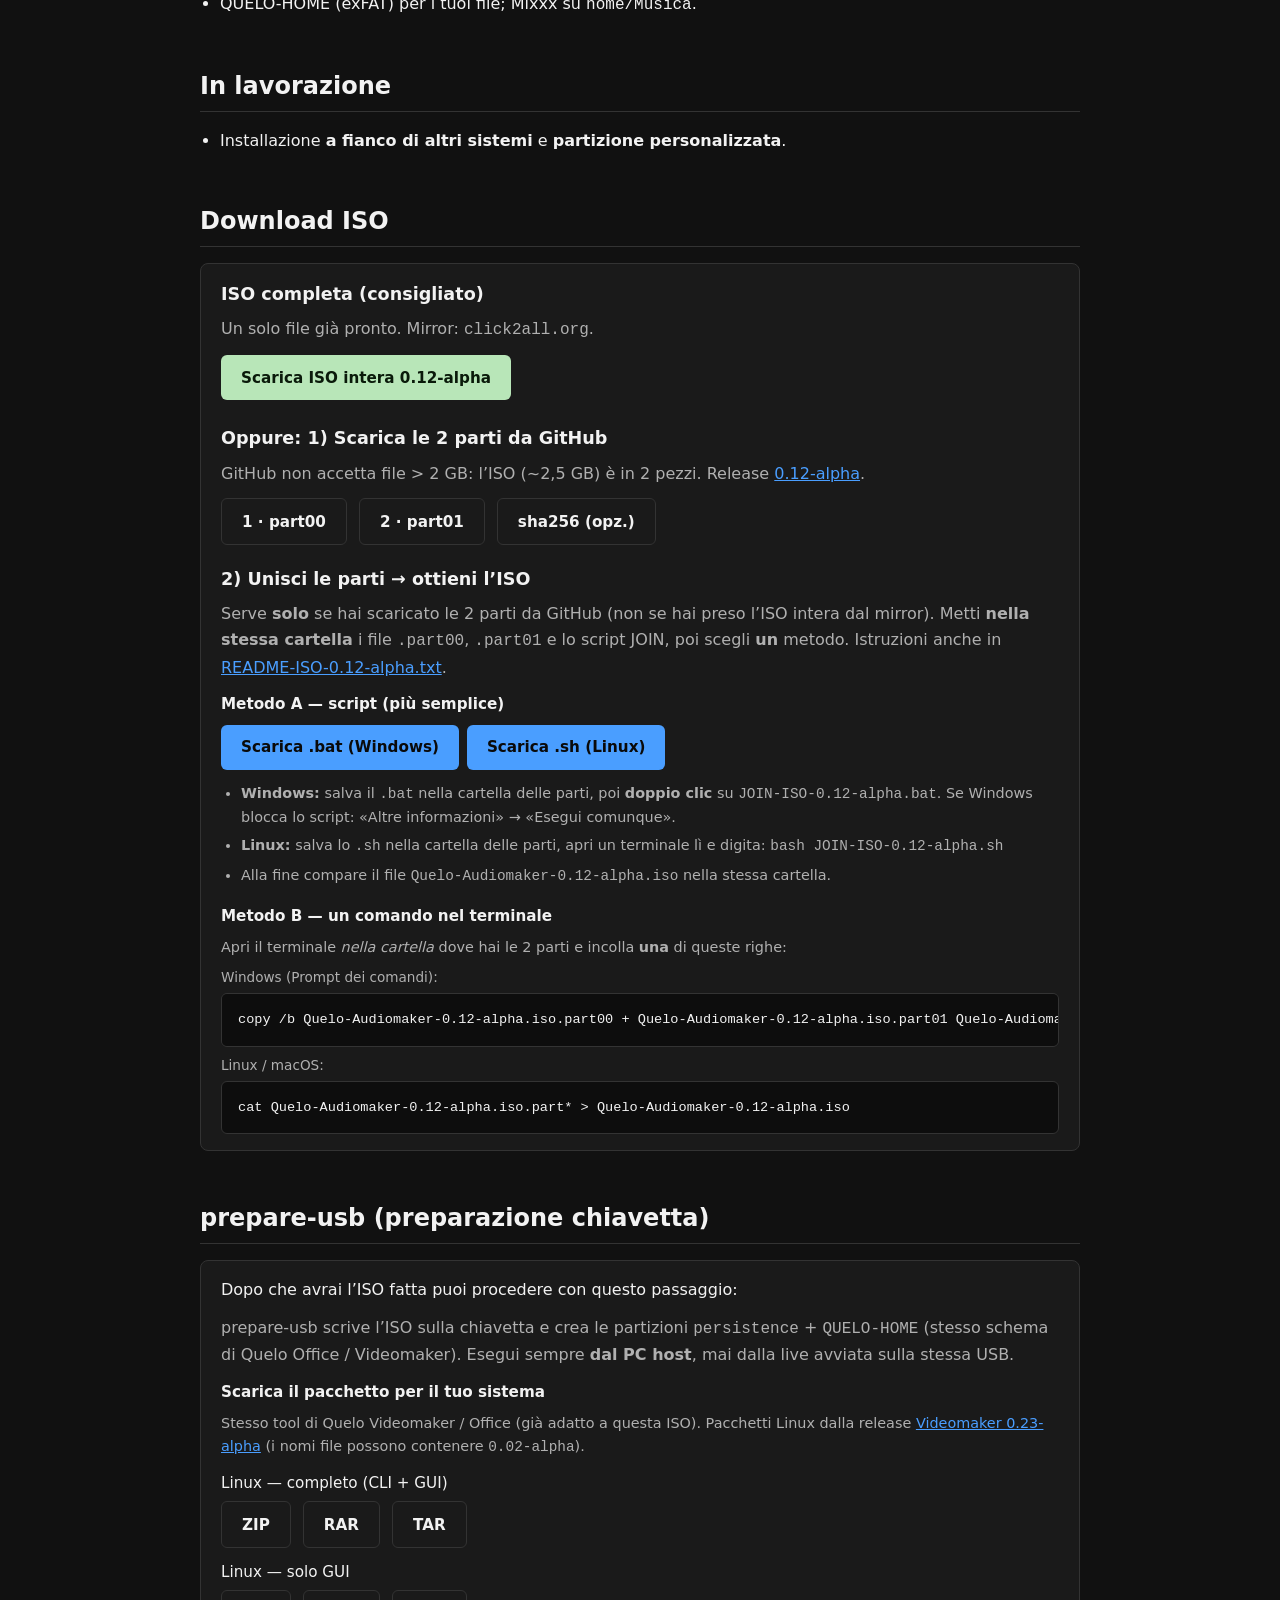
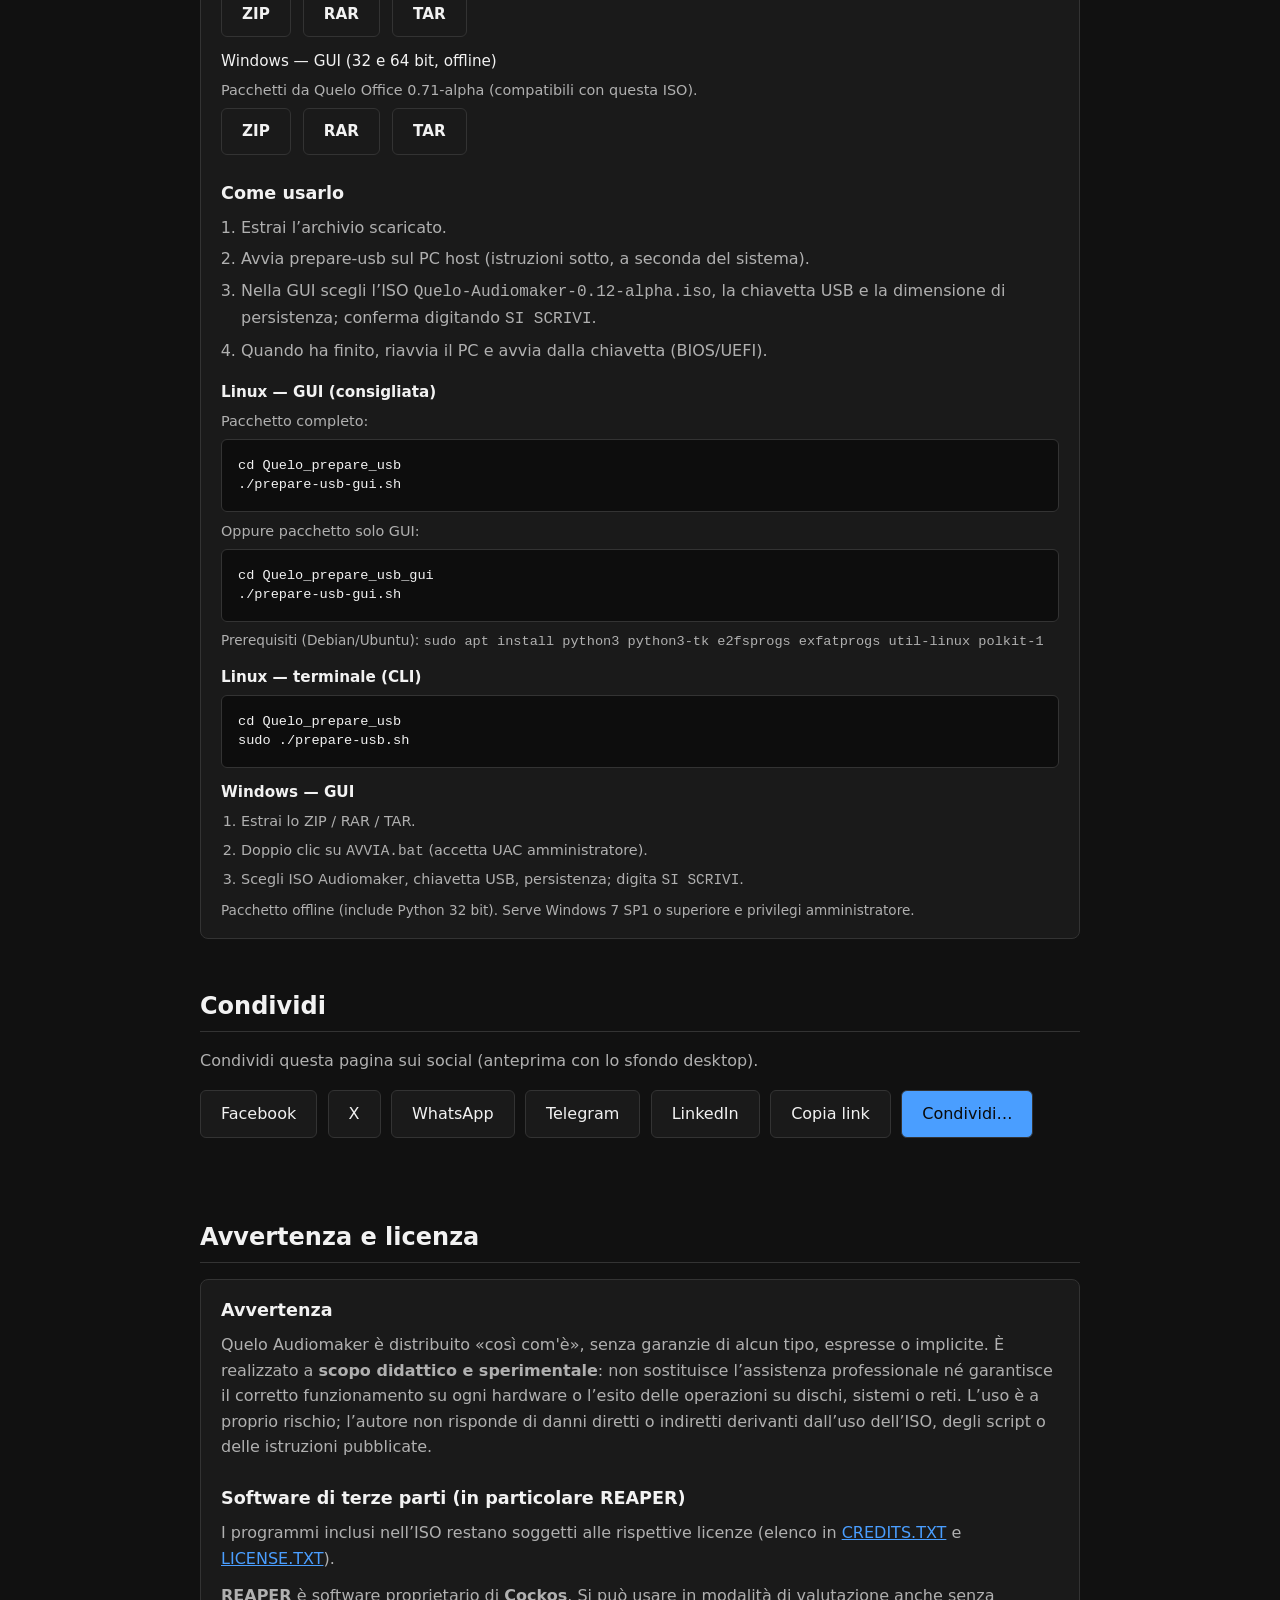
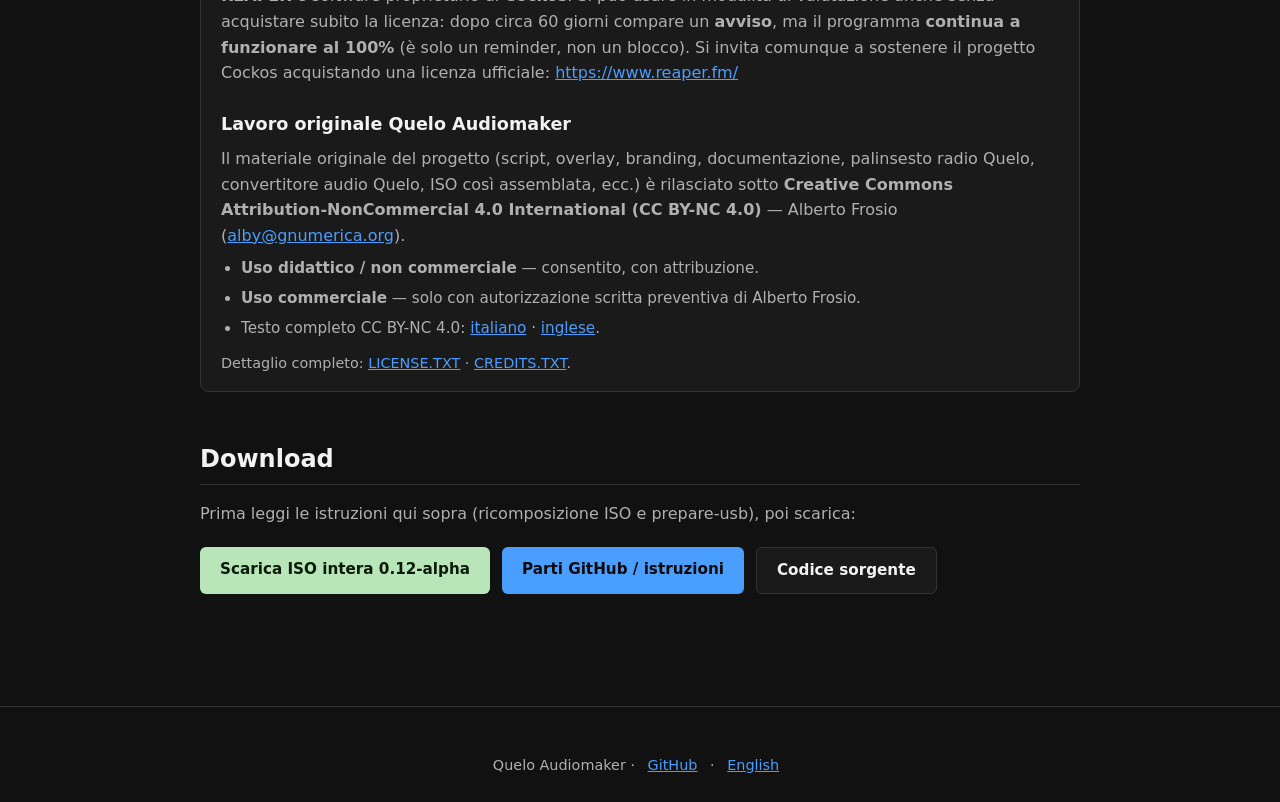
==== commit eee2091b: "Release 0.12-alpha: Calamares, automount QUELO-HOME, desktop/USB polish. Align docs and GitHub Pages" ====
--- a/docs/index.html
+++ b/docs/index.html
@@ -1,10 +1,11 @@
 <!DOCTYPE html>
-<html lang="it" prefix="og: https://ogp.me/ns#">
+<html lang="it" prefix="og: https://ogp.me/ns# fb: https://ogp.me/ns/fb#">
 <head>
   <meta charset="utf-8">
+  <meta property="fb:app_id" content="1402918248430555">
   <meta name="viewport" content="width=device-width, initial-scale=1">
-  <title>Quelo Audiomaker — live USB audio in italiano</title>
-  <meta name="description" content="Quelo Audiomaker 0.08-alpha: live Linux installabile da chiavetta USB. Studio audio portatile: REAPER, Ardour, Mixxx, Quelo-palinsesto-radio, salva/ripristina sessione live.">
+  <title>Quelo Audiomaker 0.12-alpha — live USB audio in italiano</title>
+  <meta name="description" content="Quelo Audiomaker 0.12-alpha: live USB audio in italiano. Calamares, automount QUELO-HOME, REAPER, Ardour, Mixxx, palinsesto radio. Debian sid + LXQt.">
   <meta name="keywords" content="Quelo Audiomaker, live USB, Debian, audio, REAPER, Ardour, Mixxx, palinsesto radio, Calamares">
   <meta name="author" content="Alberto Frosio">
   <meta name="theme-color" content="#111111">
@@ -14,8 +15,8 @@
   <meta property="og:type" content="website">
   <meta property="og:site_name" content="Quelo Audiomaker">
   <meta property="og:url" content="https://alby-quelo.github.io/Quelo-Audiomaker/">
-  <meta property="og:title" content="Quelo Audiomaker 0.08-alpha — live USB audio in italiano">
-  <meta property="og:description" content="Studio audio portatile su chiavetta USB: live e installabile, salva/ripristina sessione, REAPER, Ardour, Mixxx, Quelo-palinsesto-radio. Debian sid + LXQt.">
+  <meta property="og:title" content="Quelo Audiomaker 0.12-alpha — live USB audio in italiano">
+  <meta property="og:description" content="0.12-alpha: studio audio portatile su USB. Automount QUELO-HOME, Calamares, REAPER, Ardour, Mixxx, palinsesto radio. Debian sid + LXQt.">
   <meta property="og:image" content="https://alby-quelo.github.io/Quelo-Audiomaker/quelo-sfondo-audiomaker.png">
   <meta property="og:image:secure_url" content="https://alby-quelo.github.io/Quelo-Audiomaker/quelo-sfondo-audiomaker.png">
   <meta property="og:image:type" content="image/png">
@@ -26,17 +27,17 @@
   <meta property="og:locale:alternate" content="en_US">
 
   <meta name="twitter:card" content="summary_large_image">
-  <meta name="twitter:title" content="Quelo Audiomaker 0.08-alpha — live USB audio in italiano">
-  <meta name="twitter:description" content="Studio audio portatile su chiavetta USB: live e installabile, REAPER, Ardour, Mixxx, Quelo-palinsesto-radio.">
+  <meta name="twitter:title" content="Quelo Audiomaker 0.12-alpha — live USB audio in italiano">
+  <meta name="twitter:description" content="0.12-alpha: live USB audio. Automount QUELO-HOME, Calamares, REAPER, Ardour, Mixxx, palinsesto. Debian sid + LXQt.">
   <meta name="twitter:image" content="https://alby-quelo.github.io/Quelo-Audiomaker/quelo-sfondo-audiomaker.png">
   <meta name="twitter:image:alt" content="Sfondo desktop Quelo Audiomaker">
 
-  <meta itemprop="name" content="Quelo Audiomaker 0.08-alpha">
-  <meta itemprop="description" content="Studio audio portatile live e installabile su chiavetta USB.">
+  <meta itemprop="name" content="Quelo Audiomaker 0.12-alpha">
+  <meta itemprop="description" content="0.12-alpha: studio audio portatile live e installabile su chiavetta USB.">
   <meta itemprop="image" content="https://alby-quelo.github.io/Quelo-Audiomaker/quelo-sfondo-audiomaker.png">
 
   <link rel="image_src" href="https://alby-quelo.github.io/Quelo-Audiomaker/quelo-sfondo-audiomaker.png">
-  <link rel="stylesheet" href="style.css?v=6">
+  <link rel="stylesheet" href="style.css?v=7">
   <link rel="icon" href="logo.png" type="image/png">
   <script type="application/ld+json">
   {
@@ -45,11 +46,11 @@
     "name": "Quelo Audiomaker",
     "applicationCategory": "MultimediaApplication",
     "operatingSystem": "Linux",
-    "softwareVersion": "0.08-alpha",
+    "softwareVersion": "0.12-alpha",
     "url": "https://alby-quelo.github.io/Quelo-Audiomaker/",
-    "downloadUrl": "https://click2all.org/iso/Quelo-Audiomaker-0.08-alpha.iso",
+    "downloadUrl": "https://click2all.org/iso/Quelo-Audiomaker-0.12-alpha.iso",
     "image": "https://alby-quelo.github.io/Quelo-Audiomaker/quelo-sfondo-audiomaker.png",
-    "description": "Live USB audio studio in italiano: live e installabile, REAPER, Ardour, Mixxx, Quelo-palinsesto-radio.",
+    "description": "0.12-alpha: live USB audio in italiano — Calamares, automount QUELO-HOME, REAPER, Ardour, Mixxx, Quelo-palinsesto-radio.",
     "author": { "@type": "Person", "name": "Alberto Frosio", "email": "alby@gnumerica.org" },
     "license": "https://creativecommons.org/licenses/by-nc/4.0/"
   }
@@ -83,7 +84,7 @@
         Adatta a Te, Che Miagoli Nel Buio!
       </p>
       <div class="badges">
-        <span class="badge">0.08-alpha</span>
+        <span class="badge">0.12-alpha</span>
         <span class="badge">Debian sid</span>
         <span class="badge">LXQt + Openbox</span>
         <span class="badge">CC BY-NC 4.0</span>
@@ -100,8 +101,8 @@
       </div>
 
       <div class="cta-row">
-        <a class="btn btn-mirror" href="https://click2all.org/iso/Quelo-Audiomaker-0.08-alpha.iso">
-          Scarica ISO intera 0.08-alpha
+        <a class="btn btn-mirror" href="https://click2all.org/iso/Quelo-Audiomaker-0.12-alpha.iso">
+          Scarica ISO intera 0.12-alpha
         </a>
         <a class="btn btn-primary" href="#iso-parti">
           Parti GitHub / istruzioni
@@ -162,15 +163,14 @@
     </section>
 
     <section id="novita">
-      <h2>Novità nella 0.08-alpha</h2>
+      <h2>Novità nella 0.12-alpha</h2>
       <p style="color:var(--text-muted)">
-        Dettaglio in
+        Rispetto a 0.08 — dettaglio in
         <a href="https://github.com/alby-quelo/Quelo-Audiomaker/blob/main/CHANGELOG.md">CHANGELOG.md</a>.
       </p>
       <ul>
-        <li><strong>PALINSESTO RADIO:</strong> LINK, PLAYLIST, ANTI BIANCO, silence-gate, SETTING, zoom, 24:00.</li>
-        <li>Desktop: icona <strong>MANUALE PALINSESTO</strong> anche su QUELO-HOME.</li>
-        <li>Menu Openbox: voci <strong>MAIUSCOLO</strong>, font in <strong>grassetto</strong>.</li>
+        <li>Desktop/USB: safe eject, etichetta USB, Power Management, automount <strong>QUELO-HOME</strong> (exFAT), QasTools, avvio più rapido.</li>
+        <li>Calamares: wizard/riepilogo allineati a Videomaker; fix QML «Caricamento fallito».</li>
       </ul>
     </section>
 
@@ -214,21 +214,21 @@
           Un solo file già pronto. Mirror: <code>click2all.org</code>.
         </p>
         <div class="cta-row" style="justify-content:flex-start;margin-top:0;flex-wrap:wrap">
-          <a class="btn btn-mirror" href="https://click2all.org/iso/Quelo-Audiomaker-0.08-alpha.iso">
-            Scarica ISO intera 0.08-alpha
+          <a class="btn btn-mirror" href="https://click2all.org/iso/Quelo-Audiomaker-0.12-alpha.iso">
+            Scarica ISO intera 0.12-alpha
           </a>
         </div>
 
         <h3 style="margin-top:1.5rem">Oppure: 1) Scarica le 2 parti da GitHub</h3>
         <p style="margin:0.5rem 0 0.75rem;color:var(--text-muted)">
-          GitHub non accetta file &gt; 2&nbsp;GB: l’ISO (~2,3&nbsp;GB) è in 2 pezzi.
+          GitHub non accetta file &gt; 2&nbsp;GB: l’ISO (~2,5&nbsp;GB) è in 2 pezzi.
           Release
-          <a href="https://github.com/alby-quelo/Quelo-Audiomaker/releases/tag/0.08-alpha">0.08-alpha</a>.
+          <a href="https://github.com/alby-quelo/Quelo-Audiomaker/releases/tag/0.12-alpha">0.12-alpha</a>.
         </p>
         <div class="cta-row" style="justify-content:flex-start;margin-top:0;flex-wrap:wrap">
-          <a class="btn btn-secondary" href="https://github.com/alby-quelo/Quelo-Audiomaker/releases/download/0.08-alpha/Quelo-Audiomaker-0.08-alpha.iso.part00">1 · part00</a>
-          <a class="btn btn-secondary" href="https://github.com/alby-quelo/Quelo-Audiomaker/releases/download/0.08-alpha/Quelo-Audiomaker-0.08-alpha.iso.part01">2 · part01</a>
-          <a class="btn btn-secondary" href="https://github.com/alby-quelo/Quelo-Audiomaker/releases/download/0.08-alpha/Quelo-Audiomaker-0.08-alpha.iso.sha256">sha256 (opz.)</a>
+          <a class="btn btn-secondary" href="https://github.com/alby-quelo/Quelo-Audiomaker/releases/download/0.12-alpha/Quelo-Audiomaker-0.12-alpha.iso.part00">1 · part00</a>
+          <a class="btn btn-secondary" href="https://github.com/alby-quelo/Quelo-Audiomaker/releases/download/0.12-alpha/Quelo-Audiomaker-0.12-alpha.iso.part01">2 · part01</a>
+          <a class="btn btn-secondary" href="https://github.com/alby-quelo/Quelo-Audiomaker/releases/download/0.12-alpha/Quelo-Audiomaker-0.12-alpha.iso.sha256">sha256 (opz.)</a>
         </div>
 
         <h3 style="margin-top:1.25rem">2) Unisci le parti → ottieni l’ISO</h3>
@@ -238,20 +238,20 @@
           Metti <strong>nella stessa cartella</strong> i file
           <code>.part00</code>, <code>.part01</code> e lo script JOIN, poi scegli <strong>un</strong> metodo.
           Istruzioni anche in
-          <a href="README-ISO-0.08-alpha.txt">README-ISO-0.08-alpha.txt</a>.
+          <a href="README-ISO-0.12-alpha.txt">README-ISO-0.12-alpha.txt</a>.
         </p>
 
         <p style="margin:0 0 0.5rem;font-size:0.95rem"><strong>Metodo A — script (più semplice)</strong></p>
         <div class="cta-row" style="justify-content:flex-start;margin-top:0;flex-wrap:wrap;gap:0.5rem">
-          <a class="btn btn-primary" href="JOIN-ISO-0.08-alpha.bat" download="JOIN-ISO-0.08-alpha.bat">Scarica .bat (Windows)</a>
-          <a class="btn btn-primary" href="JOIN-ISO-0.08-alpha.sh" download="JOIN-ISO-0.08-alpha.sh">Scarica .sh (Linux)</a>
+          <a class="btn btn-primary" href="JOIN-ISO-0.12-alpha.bat" download="JOIN-ISO-0.12-alpha.bat">Scarica .bat (Windows)</a>
+          <a class="btn btn-primary" href="JOIN-ISO-0.12-alpha.sh" download="JOIN-ISO-0.12-alpha.sh">Scarica .sh (Linux)</a>
         </div>
         <ul style="margin:0.75rem 0 0;padding-left:1.25rem;font-size:0.9rem;color:var(--text-muted)">
           <li><strong>Windows:</strong> salva il <code>.bat</code> nella cartella delle parti, poi <strong>doppio clic</strong> su
-            <code>JOIN-ISO-0.08-alpha.bat</code>. Se Windows blocca lo script: «Altre informazioni» → «Esegui comunque».</li>
+            <code>JOIN-ISO-0.12-alpha.bat</code>. Se Windows blocca lo script: «Altre informazioni» → «Esegui comunque».</li>
           <li><strong>Linux:</strong> salva lo <code>.sh</code> nella cartella delle parti, apri un terminale lì e digita:
-            <code>bash JOIN-ISO-0.08-alpha.sh</code></li>
-          <li>Alla fine compare il file <code>Quelo-Audiomaker-0.08-alpha.iso</code> nella stessa cartella.</li>
+            <code>bash JOIN-ISO-0.12-alpha.sh</code></li>
+          <li>Alla fine compare il file <code>Quelo-Audiomaker-0.12-alpha.iso</code> nella stessa cartella.</li>
         </ul>
 
         <p style="margin:1rem 0 0.5rem;font-size:0.95rem"><strong>Metodo B — un comando nel terminale</strong></p>
@@ -259,9 +259,9 @@
           Apri il terminale <em>nella cartella</em> dove hai le 2 parti e incolla <strong>una</strong> di queste righe:
         </p>
         <p style="margin:0.5rem 0 0.25rem;font-size:0.85rem;color:var(--text-muted)">Windows (Prompt dei comandi):</p>
-        <pre style="overflow:auto;font-size:0.85rem;margin:0 0 0.5rem">copy /b Quelo-Audiomaker-0.08-alpha.iso.part00 + Quelo-Audiomaker-0.08-alpha.iso.part01 Quelo-Audiomaker-0.08-alpha.iso</pre>
+        <pre style="overflow:auto;font-size:0.85rem;margin:0 0 0.5rem">copy /b Quelo-Audiomaker-0.12-alpha.iso.part00 + Quelo-Audiomaker-0.12-alpha.iso.part01 Quelo-Audiomaker-0.12-alpha.iso</pre>
         <p style="margin:0.5rem 0 0.25rem;font-size:0.85rem;color:var(--text-muted)">Linux / macOS:</p>
-        <pre style="overflow:auto;font-size:0.85rem;margin:0">cat Quelo-Audiomaker-0.08-alpha.iso.part* &gt; Quelo-Audiomaker-0.08-alpha.iso</pre>
+        <pre style="overflow:auto;font-size:0.85rem;margin:0">cat Quelo-Audiomaker-0.12-alpha.iso.part* &gt; Quelo-Audiomaker-0.12-alpha.iso</pre>
       </div>
     </section>
 
@@ -313,7 +313,7 @@
         <ol style="margin:0.5rem 0 1rem;padding-left:1.25rem;color:var(--text-muted)">
           <li>Estrai l’archivio scaricato.</li>
           <li>Avvia prepare-usb sul PC host (istruzioni sotto, a seconda del sistema).</li>
-          <li>Nella GUI scegli l’ISO <code>Quelo-Audiomaker-0.08-alpha.iso</code>, la chiavetta USB e la dimensione di persistenza; conferma digitando <code>SI SCRIVI</code>.</li>
+          <li>Nella GUI scegli l’ISO <code>Quelo-Audiomaker-0.12-alpha.iso</code>, la chiavetta USB e la dimensione di persistenza; conferma digitando <code>SI SCRIVI</code>.</li>
           <li>Quando ha finito, riavvia il PC e avvia dalla chiavetta (BIOS/UEFI).</li>
         </ol>
 
@@ -418,8 +418,8 @@
         Prima leggi le istruzioni qui sopra (ricomposizione ISO e prepare-usb), poi scarica:
       </p>
       <div class="cta-row" style="justify-content:flex-start">
-        <a class="btn btn-mirror" href="https://click2all.org/iso/Quelo-Audiomaker-0.08-alpha.iso">
-          Scarica ISO intera 0.08-alpha
+        <a class="btn btn-mirror" href="https://click2all.org/iso/Quelo-Audiomaker-0.12-alpha.iso">
+          Scarica ISO intera 0.12-alpha
         </a>
         <a class="btn btn-primary" href="#iso-parti">
           Parti GitHub / istruzioni
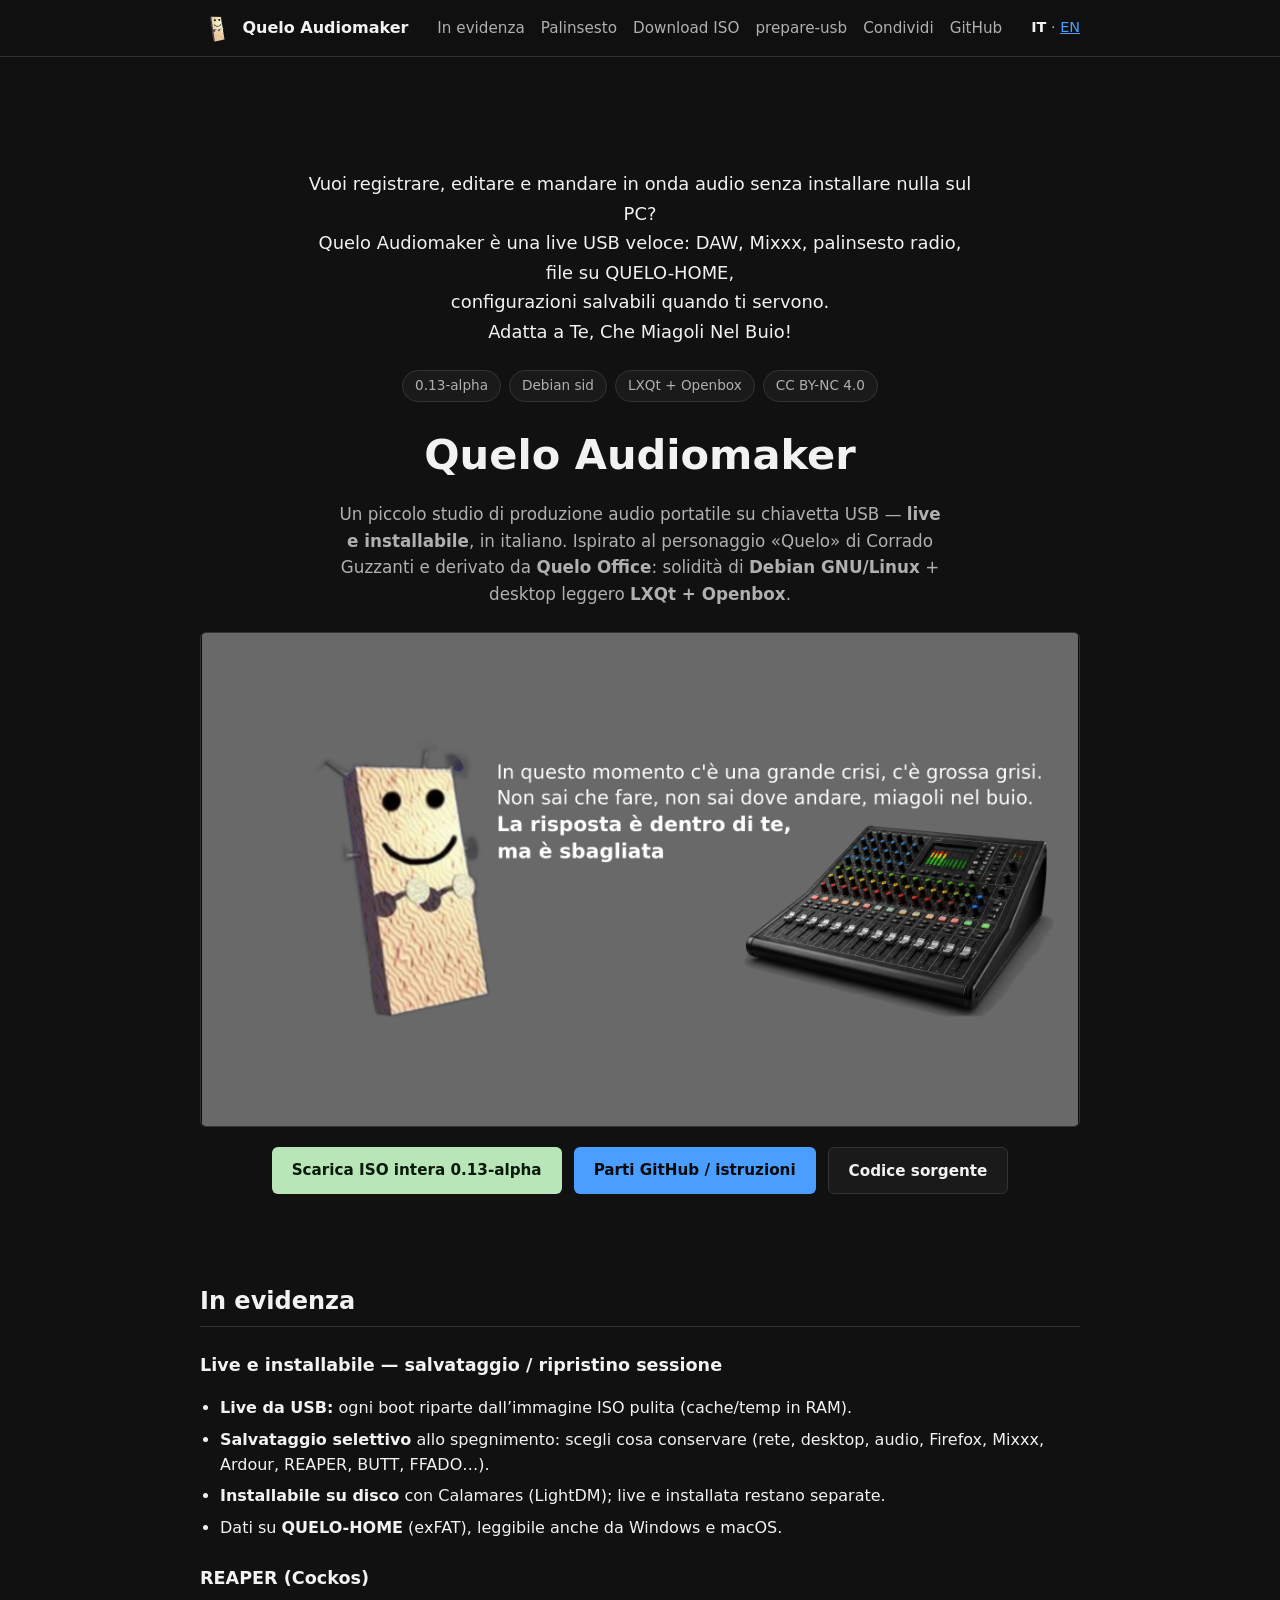
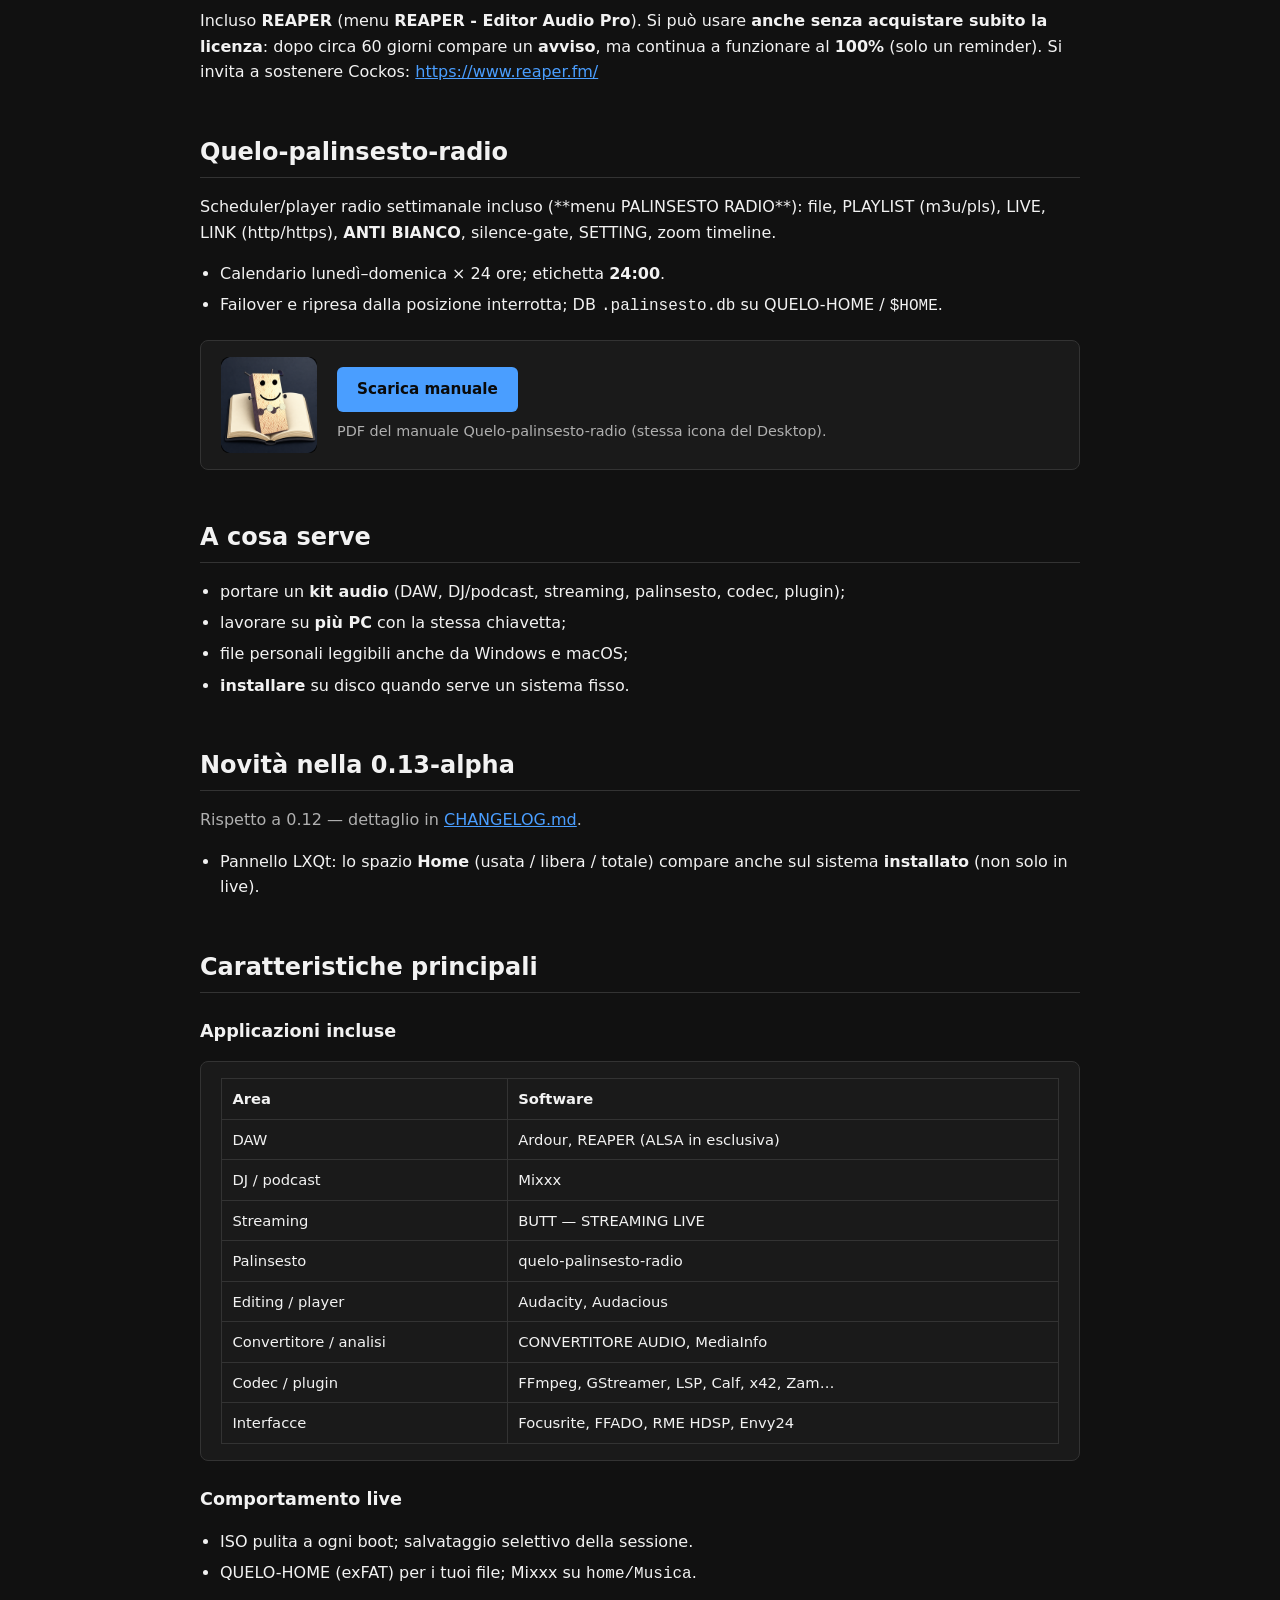
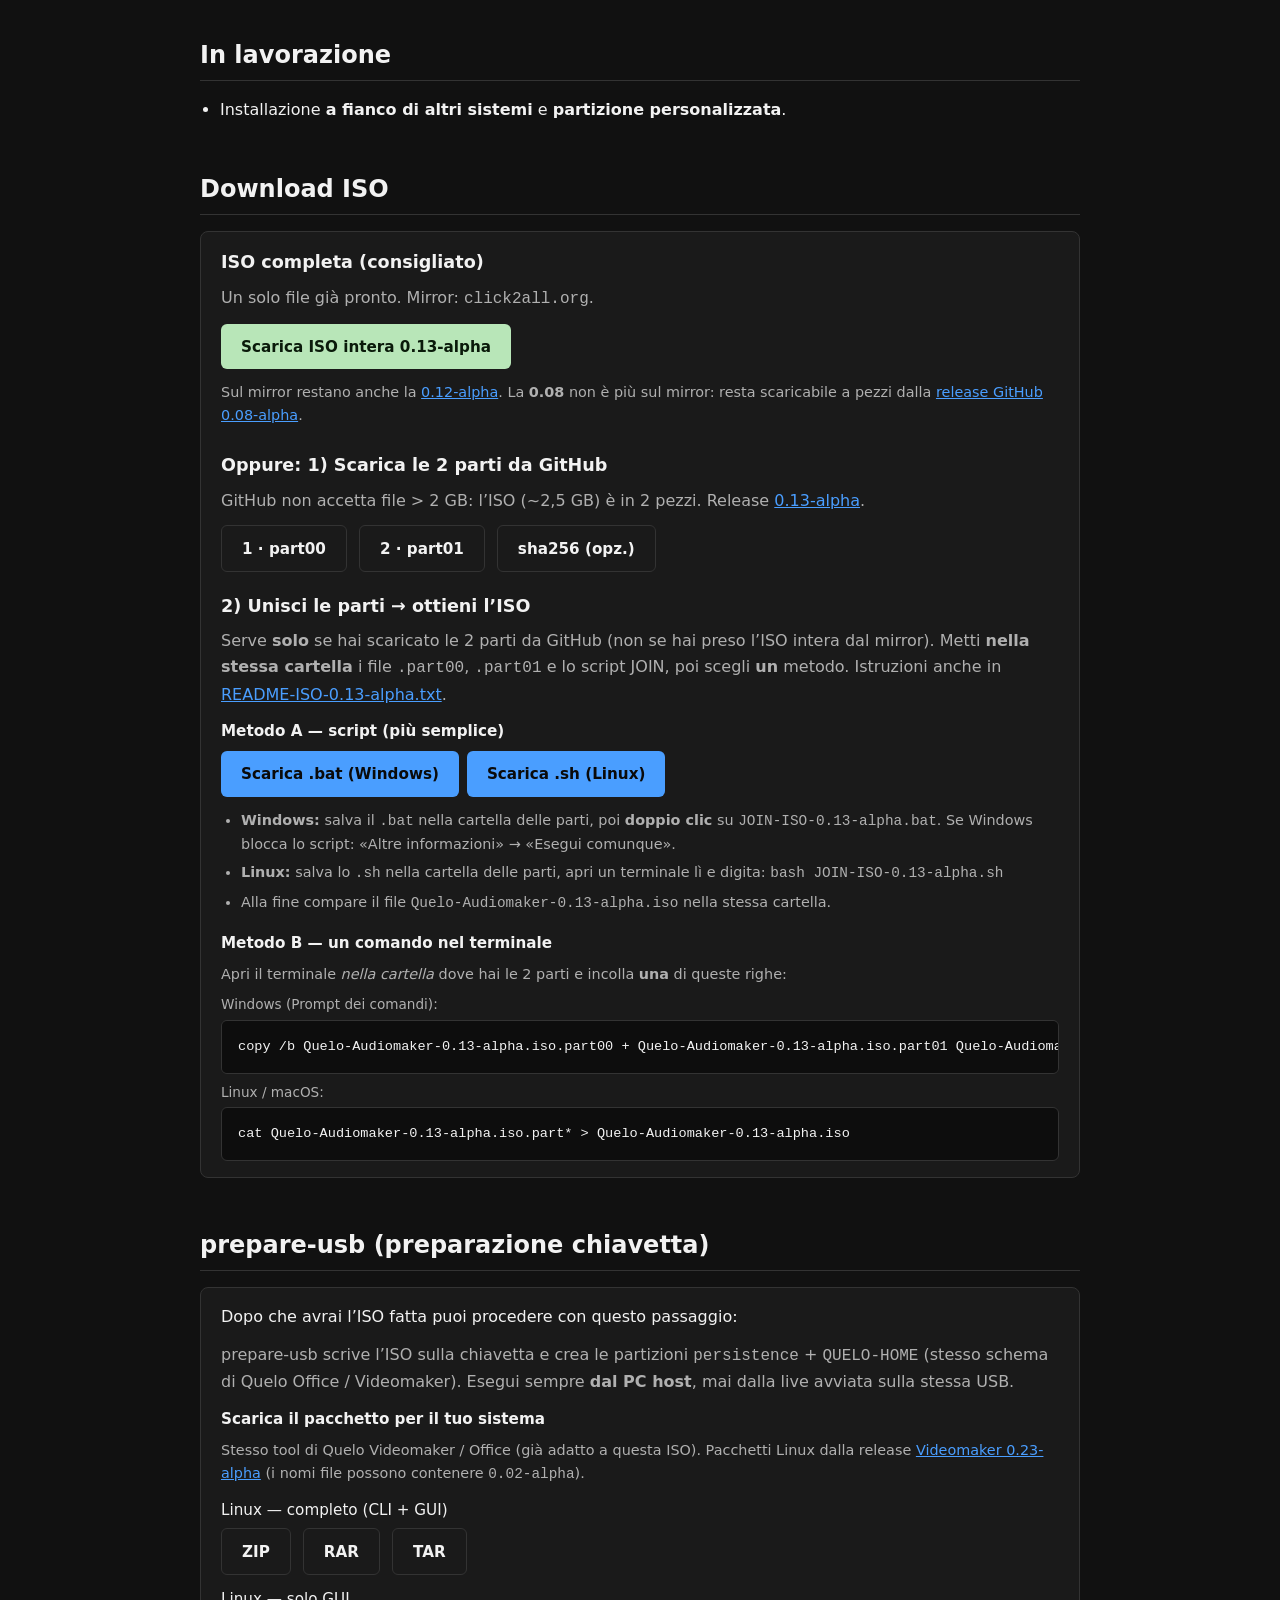
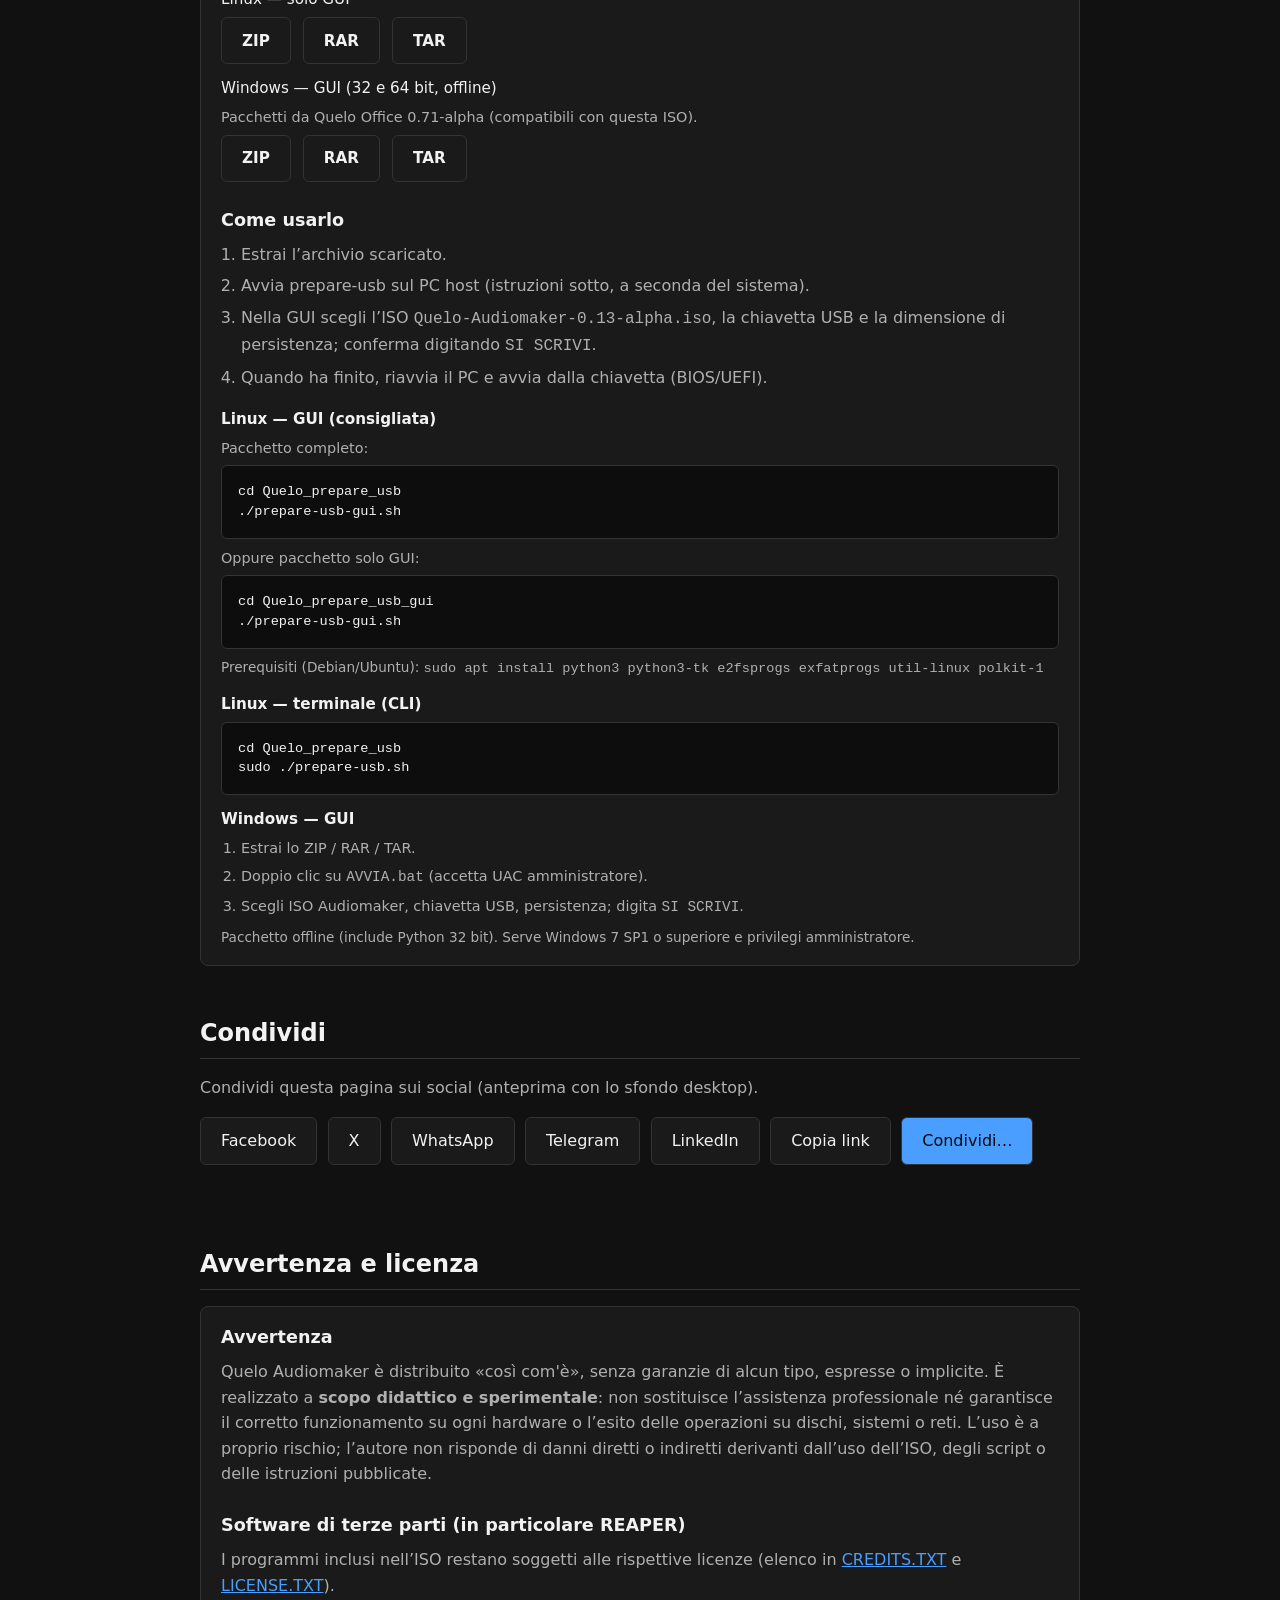
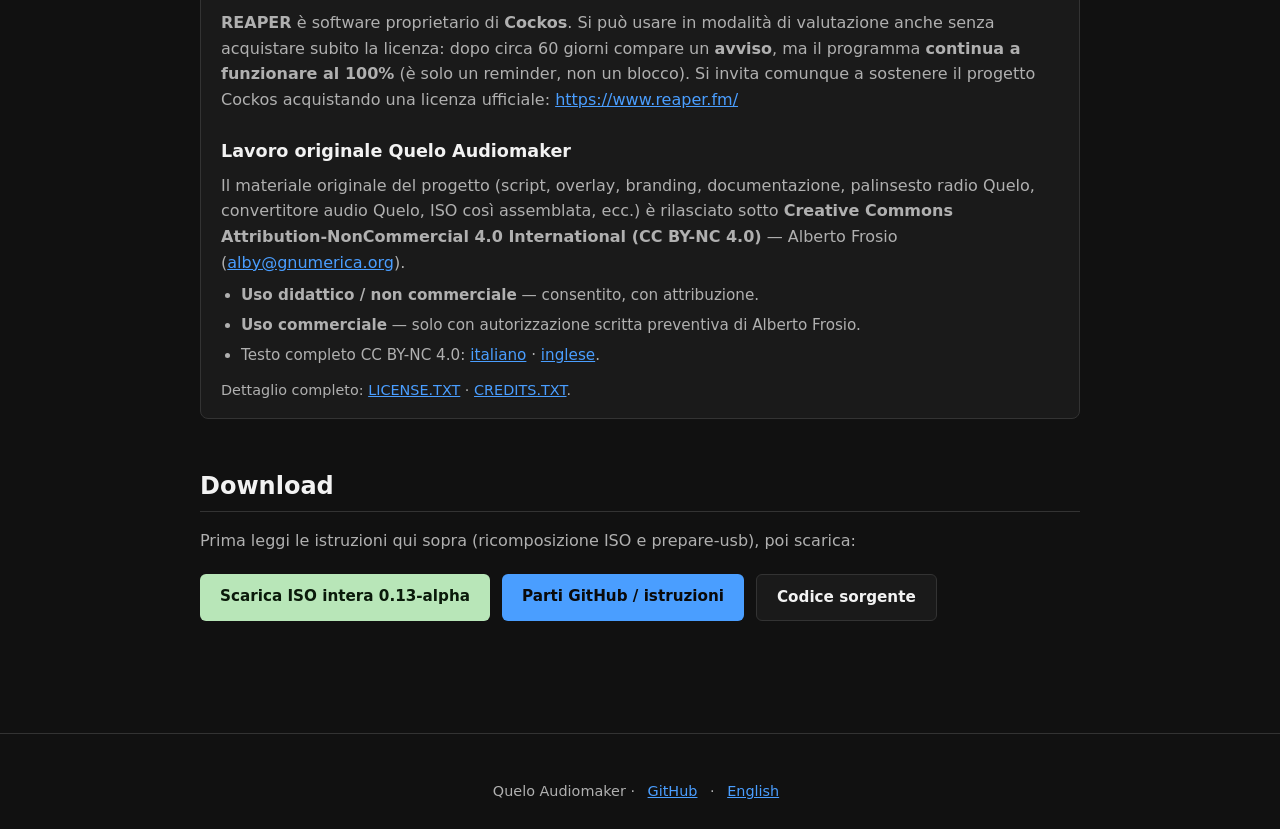
==== commit 30ed36df: "Release 0.13-alpha: Home disk widget on installed system. Co-authored-by: Cursor <cursoragent@cursor" ====
--- a/docs/index.html
+++ b/docs/index.html
@@ -4,8 +4,8 @@
   <meta charset="utf-8">
   <meta property="fb:app_id" content="1402918248430555">
   <meta name="viewport" content="width=device-width, initial-scale=1">
-  <title>Quelo Audiomaker 0.12-alpha — live USB audio in italiano</title>
-  <meta name="description" content="Quelo Audiomaker 0.12-alpha: live USB audio in italiano. Calamares, automount QUELO-HOME, REAPER, Ardour, Mixxx, palinsesto radio. Debian sid + LXQt.">
+  <title>Quelo Audiomaker 0.13-alpha — live USB audio in italiano</title>
+  <meta name="description" content="Quelo Audiomaker 0.13-alpha: live USB audio in italiano. Spazio Home anche su installata, Calamares, QUELO-HOME, REAPER, Ardour, Mixxx, palinsesto. Debian sid + LXQt.">
   <meta name="keywords" content="Quelo Audiomaker, live USB, Debian, audio, REAPER, Ardour, Mixxx, palinsesto radio, Calamares">
   <meta name="author" content="Alberto Frosio">
   <meta name="theme-color" content="#111111">
@@ -15,8 +15,8 @@
   <meta property="og:type" content="website">
   <meta property="og:site_name" content="Quelo Audiomaker">
   <meta property="og:url" content="https://alby-quelo.github.io/Quelo-Audiomaker/">
-  <meta property="og:title" content="Quelo Audiomaker 0.12-alpha — live USB audio in italiano">
-  <meta property="og:description" content="0.12-alpha: studio audio portatile su USB. Automount QUELO-HOME, Calamares, REAPER, Ardour, Mixxx, palinsesto radio. Debian sid + LXQt.">
+  <meta property="og:title" content="Quelo Audiomaker 0.13-alpha — live USB audio in italiano">
+  <meta property="og:description" content="0.13-alpha: studio audio su USB. Spazio Home anche su installata, Calamares, QUELO-HOME, REAPER, Ardour, Mixxx, palinsesto. Debian sid + LXQt.">
   <meta property="og:image" content="https://alby-quelo.github.io/Quelo-Audiomaker/quelo-sfondo-audiomaker.png">
   <meta property="og:image:secure_url" content="https://alby-quelo.github.io/Quelo-Audiomaker/quelo-sfondo-audiomaker.png">
   <meta property="og:image:type" content="image/png">
@@ -27,17 +27,17 @@
   <meta property="og:locale:alternate" content="en_US">
 
   <meta name="twitter:card" content="summary_large_image">
-  <meta name="twitter:title" content="Quelo Audiomaker 0.12-alpha — live USB audio in italiano">
-  <meta name="twitter:description" content="0.12-alpha: live USB audio. Automount QUELO-HOME, Calamares, REAPER, Ardour, Mixxx, palinsesto. Debian sid + LXQt.">
+  <meta name="twitter:title" content="Quelo Audiomaker 0.13-alpha — live USB audio in italiano">
+  <meta name="twitter:description" content="0.13-alpha: live USB audio. Spazio Home anche su installata, Calamares, QUELO-HOME, REAPER, Mixxx, palinsesto. Debian sid + LXQt.">
   <meta name="twitter:image" content="https://alby-quelo.github.io/Quelo-Audiomaker/quelo-sfondo-audiomaker.png">
   <meta name="twitter:image:alt" content="Sfondo desktop Quelo Audiomaker">
 
-  <meta itemprop="name" content="Quelo Audiomaker 0.12-alpha">
-  <meta itemprop="description" content="0.12-alpha: studio audio portatile live e installabile su chiavetta USB.">
+  <meta itemprop="name" content="Quelo Audiomaker 0.13-alpha">
+  <meta itemprop="description" content="0.13-alpha: studio audio live e installabile; spazio Home nel pannello anche dopo Calamares.">
   <meta itemprop="image" content="https://alby-quelo.github.io/Quelo-Audiomaker/quelo-sfondo-audiomaker.png">
 
   <link rel="image_src" href="https://alby-quelo.github.io/Quelo-Audiomaker/quelo-sfondo-audiomaker.png">
-  <link rel="stylesheet" href="style.css?v=7">
+  <link rel="stylesheet" href="style.css?v=8">
   <link rel="icon" href="logo.png" type="image/png">
   <script type="application/ld+json">
   {
@@ -46,11 +46,11 @@
     "name": "Quelo Audiomaker",
     "applicationCategory": "MultimediaApplication",
     "operatingSystem": "Linux",
-    "softwareVersion": "0.12-alpha",
+    "softwareVersion": "0.13-alpha",
     "url": "https://alby-quelo.github.io/Quelo-Audiomaker/",
-    "downloadUrl": "https://click2all.org/iso/Quelo-Audiomaker-0.12-alpha.iso",
+    "downloadUrl": "https://click2all.org/iso/Quelo-Audiomaker-0.13-alpha.iso",
     "image": "https://alby-quelo.github.io/Quelo-Audiomaker/quelo-sfondo-audiomaker.png",
-    "description": "0.12-alpha: live USB audio in italiano — Calamares, automount QUELO-HOME, REAPER, Ardour, Mixxx, Quelo-palinsesto-radio.",
+    "description": "0.13-alpha: live USB audio in italiano — spazio Home anche su installata, Calamares, QUELO-HOME, REAPER, Ardour, Mixxx, palinsesto.",
     "author": { "@type": "Person", "name": "Alberto Frosio", "email": "alby@gnumerica.org" },
     "license": "https://creativecommons.org/licenses/by-nc/4.0/"
   }
@@ -84,7 +84,7 @@
         Adatta a Te, Che Miagoli Nel Buio!
       </p>
       <div class="badges">
-        <span class="badge">0.12-alpha</span>
+        <span class="badge">0.13-alpha</span>
         <span class="badge">Debian sid</span>
         <span class="badge">LXQt + Openbox</span>
         <span class="badge">CC BY-NC 4.0</span>
@@ -101,8 +101,8 @@
       </div>
 
       <div class="cta-row">
-        <a class="btn btn-mirror" href="https://click2all.org/iso/Quelo-Audiomaker-0.12-alpha.iso">
-          Scarica ISO intera 0.12-alpha
+        <a class="btn btn-mirror" href="https://click2all.org/iso/Quelo-Audiomaker-0.13-alpha.iso">
+          Scarica ISO intera 0.13-alpha
         </a>
         <a class="btn btn-primary" href="#iso-parti">
           Parti GitHub / istruzioni
@@ -163,14 +163,13 @@
     </section>
 
     <section id="novita">
-      <h2>Novità nella 0.12-alpha</h2>
+      <h2>Novità nella 0.13-alpha</h2>
       <p style="color:var(--text-muted)">
-        Rispetto a 0.08 — dettaglio in
+        Rispetto a 0.12 — dettaglio in
         <a href="https://github.com/alby-quelo/Quelo-Audiomaker/blob/main/CHANGELOG.md">CHANGELOG.md</a>.
       </p>
       <ul>
-        <li>Desktop/USB: safe eject, etichetta USB, Power Management, automount <strong>QUELO-HOME</strong> (exFAT), QasTools, avvio più rapido.</li>
-        <li>Calamares: wizard/riepilogo allineati a Videomaker; fix QML «Caricamento fallito».</li>
+        <li>Pannello LXQt: lo spazio <strong>Home</strong> (usata / libera / totale) compare anche sul sistema <strong>installato</strong> (non solo in live).</li>
       </ul>
     </section>
 
@@ -214,21 +213,27 @@
           Un solo file già pronto. Mirror: <code>click2all.org</code>.
         </p>
         <div class="cta-row" style="justify-content:flex-start;margin-top:0;flex-wrap:wrap">
-          <a class="btn btn-mirror" href="https://click2all.org/iso/Quelo-Audiomaker-0.12-alpha.iso">
-            Scarica ISO intera 0.12-alpha
+          <a class="btn btn-mirror" href="https://click2all.org/iso/Quelo-Audiomaker-0.13-alpha.iso">
+            Scarica ISO intera 0.13-alpha
           </a>
         </div>
+        <p style="margin:0.75rem 0 0;font-size:0.9rem;color:var(--text-muted)">
+          Sul mirror restano anche la
+          <a href="https://click2all.org/iso/Quelo-Audiomaker-0.12-alpha.iso">0.12-alpha</a>.
+          La <strong>0.08</strong> non è più sul mirror: resta scaricabile a pezzi dalla
+          <a href="https://github.com/alby-quelo/Quelo-Audiomaker/releases/tag/0.08-alpha">release GitHub 0.08-alpha</a>.
+        </p>
 
         <h3 style="margin-top:1.5rem">Oppure: 1) Scarica le 2 parti da GitHub</h3>
         <p style="margin:0.5rem 0 0.75rem;color:var(--text-muted)">
           GitHub non accetta file &gt; 2&nbsp;GB: l’ISO (~2,5&nbsp;GB) è in 2 pezzi.
           Release
-          <a href="https://github.com/alby-quelo/Quelo-Audiomaker/releases/tag/0.12-alpha">0.12-alpha</a>.
+          <a href="https://github.com/alby-quelo/Quelo-Audiomaker/releases/tag/0.13-alpha">0.13-alpha</a>.
         </p>
         <div class="cta-row" style="justify-content:flex-start;margin-top:0;flex-wrap:wrap">
-          <a class="btn btn-secondary" href="https://github.com/alby-quelo/Quelo-Audiomaker/releases/download/0.12-alpha/Quelo-Audiomaker-0.12-alpha.iso.part00">1 · part00</a>
-          <a class="btn btn-secondary" href="https://github.com/alby-quelo/Quelo-Audiomaker/releases/download/0.12-alpha/Quelo-Audiomaker-0.12-alpha.iso.part01">2 · part01</a>
-          <a class="btn btn-secondary" href="https://github.com/alby-quelo/Quelo-Audiomaker/releases/download/0.12-alpha/Quelo-Audiomaker-0.12-alpha.iso.sha256">sha256 (opz.)</a>
+          <a class="btn btn-secondary" href="https://github.com/alby-quelo/Quelo-Audiomaker/releases/download/0.13-alpha/Quelo-Audiomaker-0.13-alpha.iso.part00">1 · part00</a>
+          <a class="btn btn-secondary" href="https://github.com/alby-quelo/Quelo-Audiomaker/releases/download/0.13-alpha/Quelo-Audiomaker-0.13-alpha.iso.part01">2 · part01</a>
+          <a class="btn btn-secondary" href="https://github.com/alby-quelo/Quelo-Audiomaker/releases/download/0.13-alpha/Quelo-Audiomaker-0.13-alpha.iso.sha256">sha256 (opz.)</a>
         </div>
 
         <h3 style="margin-top:1.25rem">2) Unisci le parti → ottieni l’ISO</h3>
@@ -238,20 +243,20 @@
           Metti <strong>nella stessa cartella</strong> i file
           <code>.part00</code>, <code>.part01</code> e lo script JOIN, poi scegli <strong>un</strong> metodo.
           Istruzioni anche in
-          <a href="README-ISO-0.12-alpha.txt">README-ISO-0.12-alpha.txt</a>.
+          <a href="README-ISO-0.13-alpha.txt">README-ISO-0.13-alpha.txt</a>.
         </p>
 
         <p style="margin:0 0 0.5rem;font-size:0.95rem"><strong>Metodo A — script (più semplice)</strong></p>
         <div class="cta-row" style="justify-content:flex-start;margin-top:0;flex-wrap:wrap;gap:0.5rem">
-          <a class="btn btn-primary" href="JOIN-ISO-0.12-alpha.bat" download="JOIN-ISO-0.12-alpha.bat">Scarica .bat (Windows)</a>
-          <a class="btn btn-primary" href="JOIN-ISO-0.12-alpha.sh" download="JOIN-ISO-0.12-alpha.sh">Scarica .sh (Linux)</a>
+          <a class="btn btn-primary" href="JOIN-ISO-0.13-alpha.bat" download="JOIN-ISO-0.13-alpha.bat">Scarica .bat (Windows)</a>
+          <a class="btn btn-primary" href="JOIN-ISO-0.13-alpha.sh" download="JOIN-ISO-0.13-alpha.sh">Scarica .sh (Linux)</a>
         </div>
         <ul style="margin:0.75rem 0 0;padding-left:1.25rem;font-size:0.9rem;color:var(--text-muted)">
           <li><strong>Windows:</strong> salva il <code>.bat</code> nella cartella delle parti, poi <strong>doppio clic</strong> su
-            <code>JOIN-ISO-0.12-alpha.bat</code>. Se Windows blocca lo script: «Altre informazioni» → «Esegui comunque».</li>
+            <code>JOIN-ISO-0.13-alpha.bat</code>. Se Windows blocca lo script: «Altre informazioni» → «Esegui comunque».</li>
           <li><strong>Linux:</strong> salva lo <code>.sh</code> nella cartella delle parti, apri un terminale lì e digita:
-            <code>bash JOIN-ISO-0.12-alpha.sh</code></li>
-          <li>Alla fine compare il file <code>Quelo-Audiomaker-0.12-alpha.iso</code> nella stessa cartella.</li>
+            <code>bash JOIN-ISO-0.13-alpha.sh</code></li>
+          <li>Alla fine compare il file <code>Quelo-Audiomaker-0.13-alpha.iso</code> nella stessa cartella.</li>
         </ul>
 
         <p style="margin:1rem 0 0.5rem;font-size:0.95rem"><strong>Metodo B — un comando nel terminale</strong></p>
@@ -259,9 +264,9 @@
           Apri il terminale <em>nella cartella</em> dove hai le 2 parti e incolla <strong>una</strong> di queste righe:
         </p>
         <p style="margin:0.5rem 0 0.25rem;font-size:0.85rem;color:var(--text-muted)">Windows (Prompt dei comandi):</p>
-        <pre style="overflow:auto;font-size:0.85rem;margin:0 0 0.5rem">copy /b Quelo-Audiomaker-0.12-alpha.iso.part00 + Quelo-Audiomaker-0.12-alpha.iso.part01 Quelo-Audiomaker-0.12-alpha.iso</pre>
+        <pre style="overflow:auto;font-size:0.85rem;margin:0 0 0.5rem">copy /b Quelo-Audiomaker-0.13-alpha.iso.part00 + Quelo-Audiomaker-0.13-alpha.iso.part01 Quelo-Audiomaker-0.13-alpha.iso</pre>
         <p style="margin:0.5rem 0 0.25rem;font-size:0.85rem;color:var(--text-muted)">Linux / macOS:</p>
-        <pre style="overflow:auto;font-size:0.85rem;margin:0">cat Quelo-Audiomaker-0.12-alpha.iso.part* &gt; Quelo-Audiomaker-0.12-alpha.iso</pre>
+        <pre style="overflow:auto;font-size:0.85rem;margin:0">cat Quelo-Audiomaker-0.13-alpha.iso.part* &gt; Quelo-Audiomaker-0.13-alpha.iso</pre>
       </div>
     </section>
 
@@ -313,7 +318,7 @@
         <ol style="margin:0.5rem 0 1rem;padding-left:1.25rem;color:var(--text-muted)">
           <li>Estrai l’archivio scaricato.</li>
           <li>Avvia prepare-usb sul PC host (istruzioni sotto, a seconda del sistema).</li>
-          <li>Nella GUI scegli l’ISO <code>Quelo-Audiomaker-0.12-alpha.iso</code>, la chiavetta USB e la dimensione di persistenza; conferma digitando <code>SI SCRIVI</code>.</li>
+          <li>Nella GUI scegli l’ISO <code>Quelo-Audiomaker-0.13-alpha.iso</code>, la chiavetta USB e la dimensione di persistenza; conferma digitando <code>SI SCRIVI</code>.</li>
           <li>Quando ha finito, riavvia il PC e avvia dalla chiavetta (BIOS/UEFI).</li>
         </ol>
 
@@ -418,8 +423,8 @@
         Prima leggi le istruzioni qui sopra (ricomposizione ISO e prepare-usb), poi scarica:
       </p>
       <div class="cta-row" style="justify-content:flex-start">
-        <a class="btn btn-mirror" href="https://click2all.org/iso/Quelo-Audiomaker-0.12-alpha.iso">
-          Scarica ISO intera 0.12-alpha
+        <a class="btn btn-mirror" href="https://click2all.org/iso/Quelo-Audiomaker-0.13-alpha.iso">
+          Scarica ISO intera 0.13-alpha
         </a>
         <a class="btn btn-primary" href="#iso-parti">
           Parti GitHub / istruzioni
